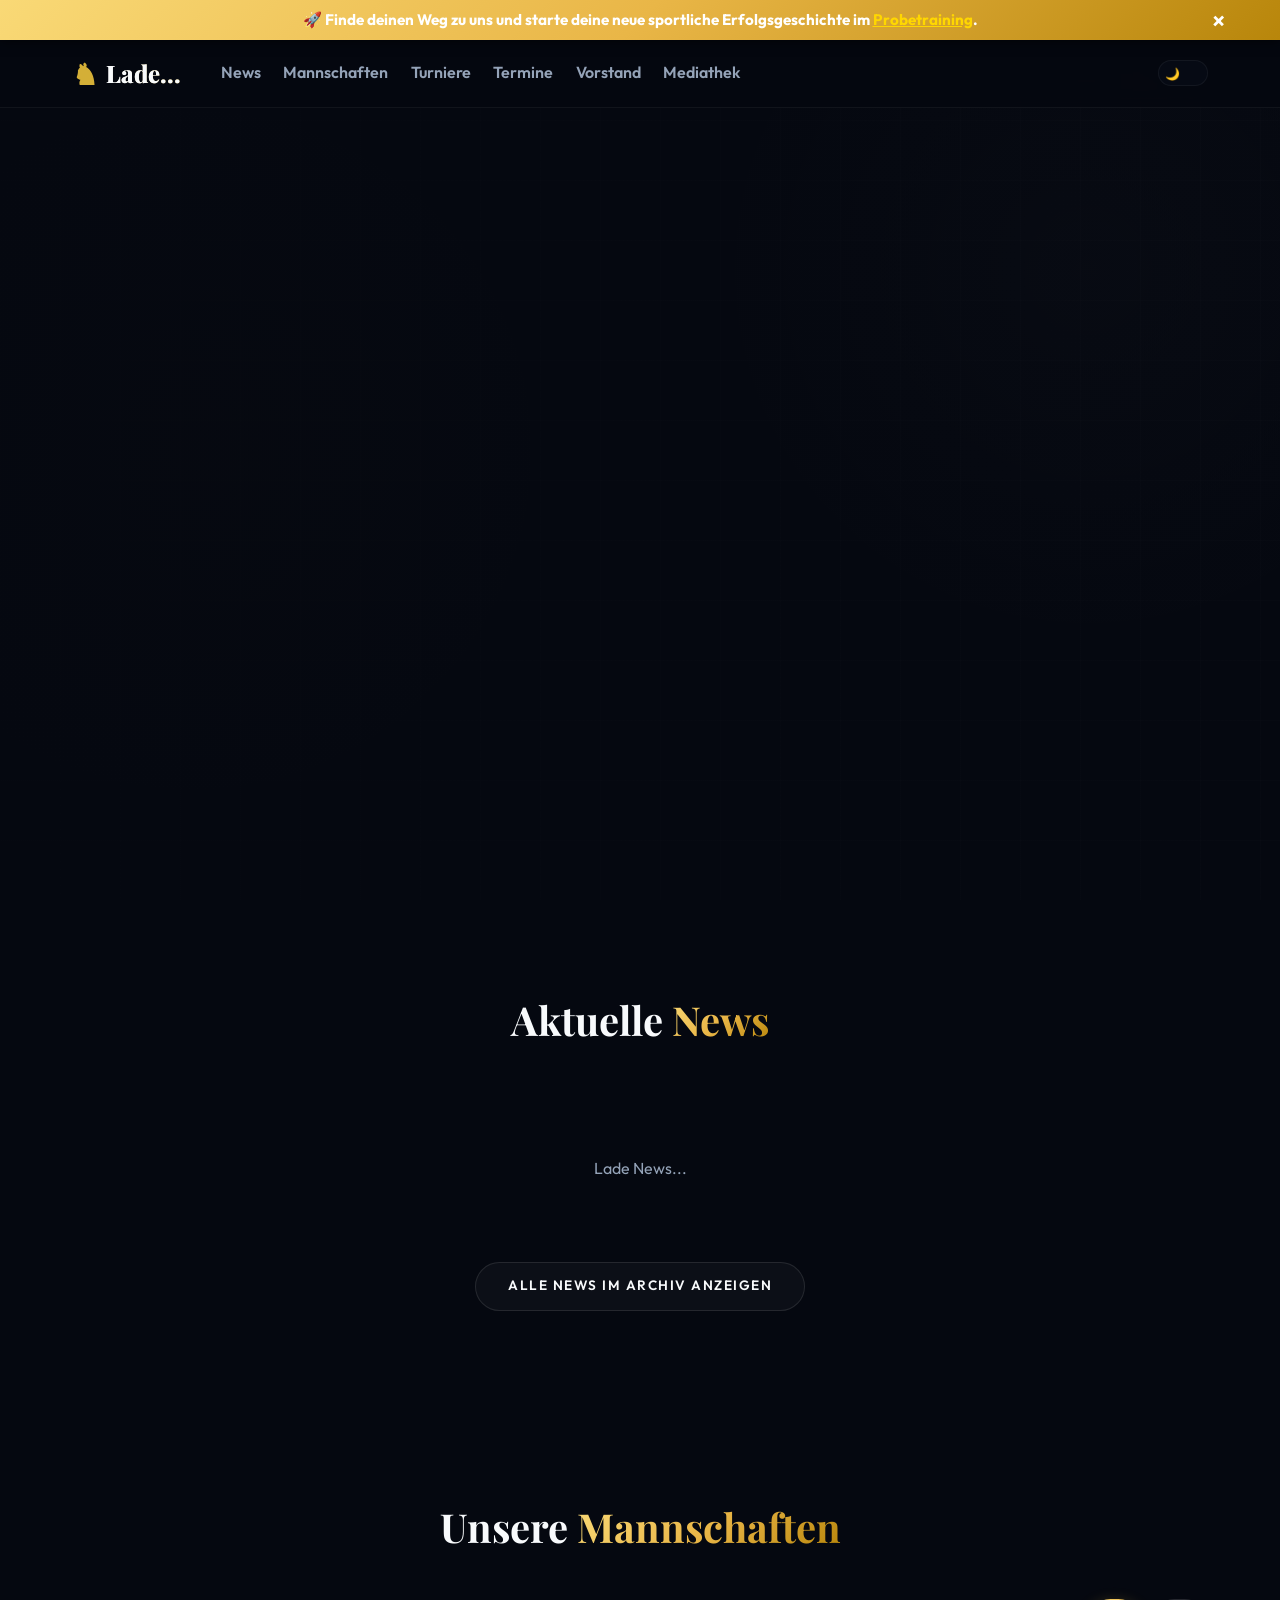
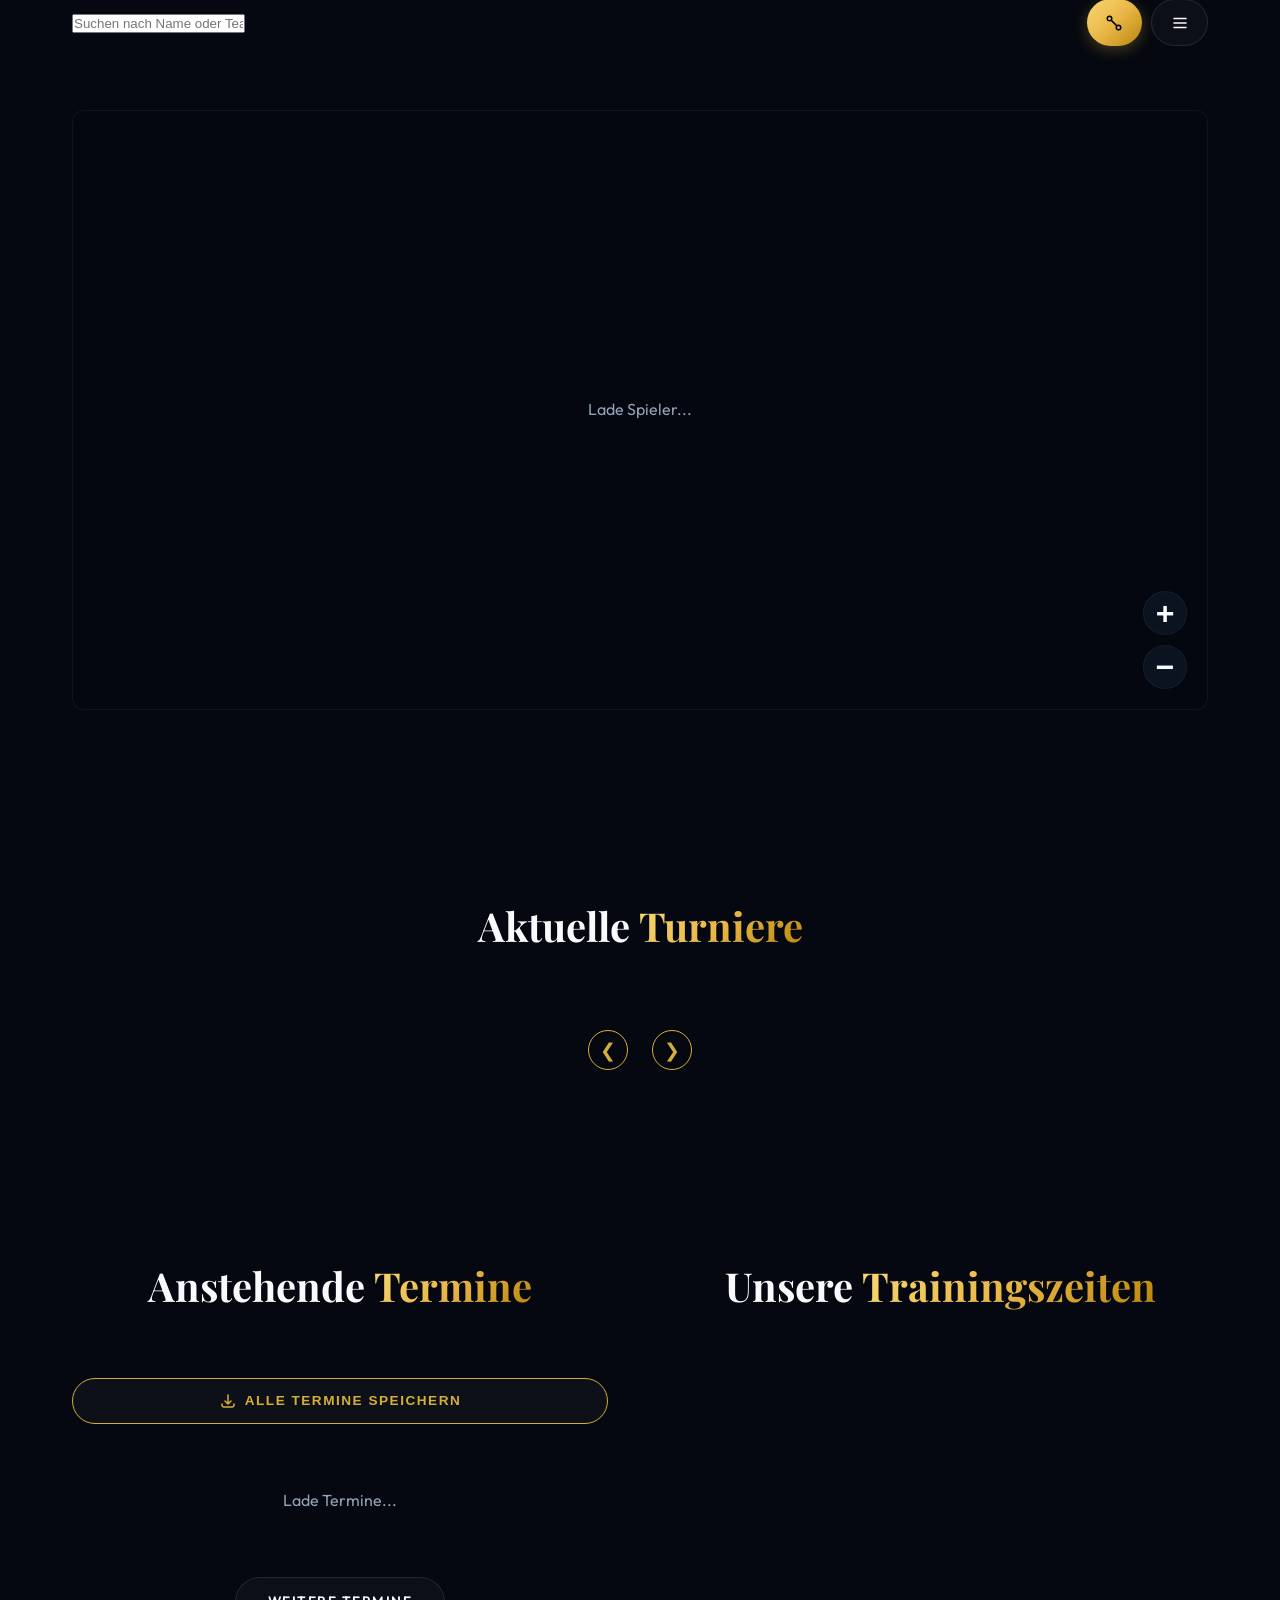
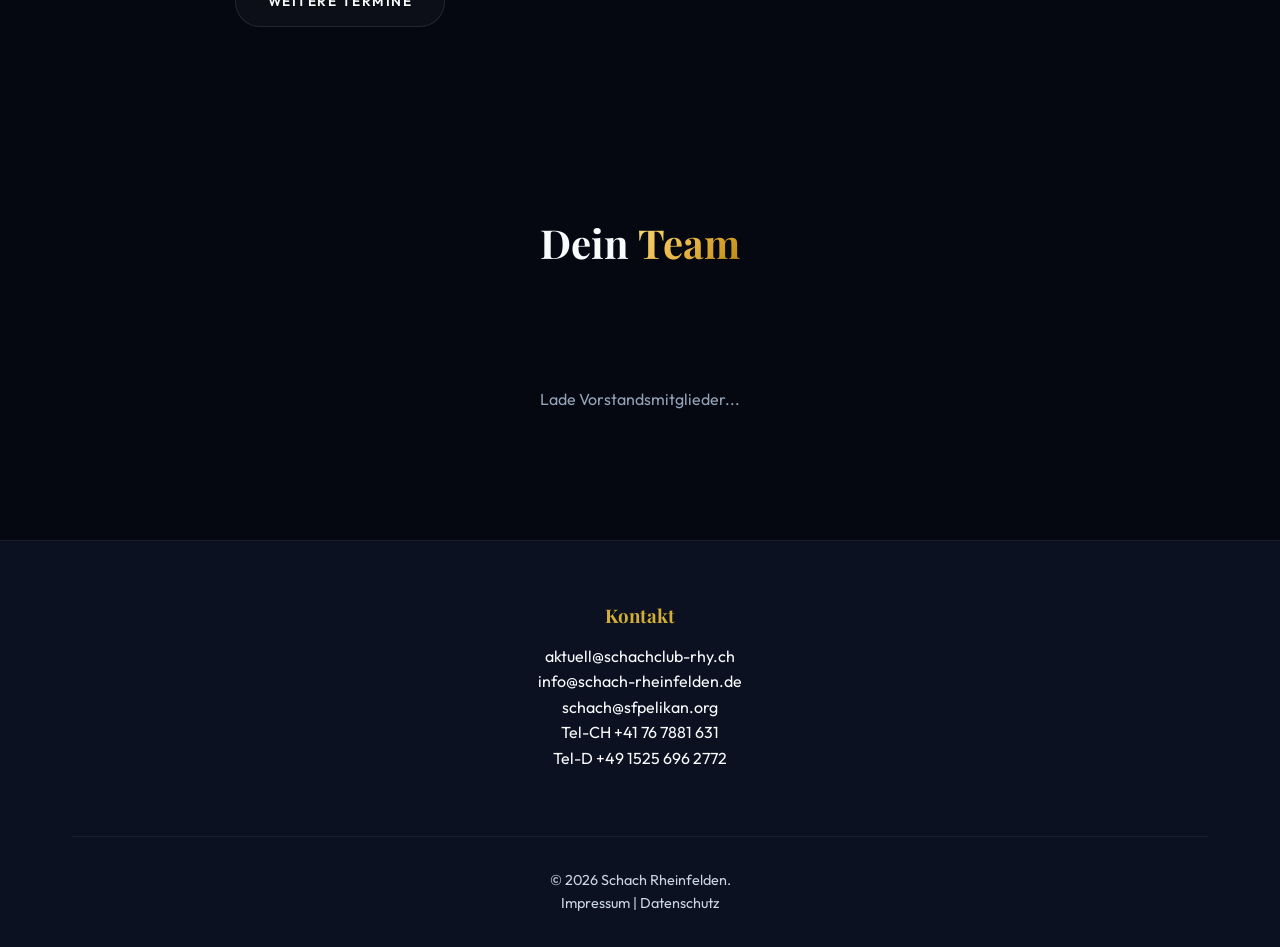
==== index.html @ e4698fff "Add files via upload" ====
<!DOCTYPE html>
<html lang="de">
<head>
    <meta charset="UTF-8">
    <meta name="viewport" content="width=device-width, initial-scale=1.0">

    <!-- === Titel & Suchmaschinen === -->
    <title>Schach-Rheinfelden | Die Schach-Gemeinschaft am Rheinknie (CH & DE)</title>
    <meta name="description" content="Die grenzüberschreitende Schach-Gemeinschaft am Rheinknie: Schachclub Rhy (CH) & Schach-Rheinfelden e.V. (DE). Liga-Sport, Jugendförderung und Turniere." />

    <!-- === Favicon & Icons === -->
    <link rel="icon" type="image/svg+xml" href="assets/favicon.svg">
    <link rel="apple-touch-icon" href="assets/favicon.svg">

    <!-- === Open Graph (Link-Vorschau für WhatsApp, Facebook, iMessage) === -->
    <meta property="og:title" content="Schach-Rheinfelden - Die Schach-Gemeinschaft am Rheinknie" />
    <meta property="og:description" content="Liga-Sport in CH & DE, Jugendförderung und Turniere. Werde Teil unserer binationalen Schach-Community." />
    <meta property="og:type" content="website" />
    <meta property="og:url" content="https://schach-rheinfelden.github.io/" />
    <meta property="og:image" content="assets/Schach-Rheinfelden_Banner.png" />
    <meta property="og:site_name" content="Schach-Rheinfelden" />

    <!-- App Styles -->
    <link rel="stylesheet" href="css/style.css?v=11">
    <!-- Google Fonts -->
    <link rel="preconnect" href="https://fonts.googleapis.com">
    <link rel="preconnect" href="https://fonts.gstatic.com" crossorigin>
    <link href="https://fonts.googleapis.com/css2?family=Outfit:wght@300;400;600;800&family=Playfair+Display:ital,wght@0,400;0,600;0,700;1,400;1,600&display=swap" rel="stylesheet">
</head>
<body>
    <div id="top-banner" class="top-banner"></div>
    <header id="navbar" class="navbar">
        <nav class="container nav-content">
            <a href="index.html" class="brand">
                <span class="logo-icon">♞</span>
                <span id="nav-club-name" class="brand-name">Lade...</span>
            </a>
            <ul class="nav-links" id="nav-links">
                <li><a href="#news">News</a></li>
                <li><a href="#teams">Mannschaften</a></li>
                <li><a href="#tournaments">Turniere</a></li>
                <li><a href="#events">Termine</a></li>
                <li><a href="#members">Vorstand</a></li>
                <li><a href="mediathek.html">Mediathek</a></li>
            </ul>
            <div class="nav-controls">
                <label class="theme-switch" title="Theme wechseln">
                    <input type="checkbox" id="theme-toggle">
                    <span class="slider round"></span>
                </label>
                <div class="hamburger" id="hamburger">
                    <span></span>
                    <span></span>
                    <span></span>
                </div>
            </div>
        </nav>
    </header>

    <main>
        <!-- Dynamic Page Container -->
        <div id="dynamic-page" class="section glass-section" style="display: none; min-height: 100vh; padding-top: 100px;">
            <div class="container" id="dynamic-page-content">
                <div class="loading">Lade Seite...</div>
            </div>
        </div>

        <div id="home-content">
        <!-- Hero Section -->
        <section class="hero" id="home">
            <div class="container" style="display: flex; flex-direction: column; justify-content: center; height: 100%;">
                <div class="hero-content fade-in-up" style="flex: 1; display: flex; flex-direction: column; justify-content: center; z-index: 10;">
                    <h1 id="hero-title">Willkommen</h1>
                    <p class="subtitle" id="hero-slogan">Slogan</p>
                    <div class="hero-actions">
                        <a href="#news" class="btn btn-primary">Aktuelles</a>
                        <a href="#events" class="btn btn-secondary">Termine</a>
                    </div>
                    
                    <!-- Quote Section embedded in Hero -->
                    <div id="quote-container" class="glass-card" style="margin-top: 4rem; padding: 1.5rem; border-left: 4px solid var(--accent-color); border-radius: 0 8px 8px 0; max-width: 600px;">
                        <p id="quote-text" style="font-size: 1.2rem; font-style: italic; margin-bottom: 0.5rem; line-height: 1.4; color: var(--text-primary);">Lade inspirierendes Zitat...</p>
                        <p id="quote-author" style="color: var(--accent-color); font-weight: 600; text-transform: uppercase; font-size: 0.85rem; letter-spacing: 1px;"></p>
                    </div>
                </div>
            </div>
        </section>

        <!-- News Section -->
        <section id="news" class="section glass-section">
            <div class="container">
                <h2 class="section-title">Aktuelle <span class="accent">News</span></h2>
                <div id="news-filter" class="filter-bar"></div>
                <div id="news-container" class="grid-container">
                    <!-- News will be injected here via JS -->
                    <div class="loading">Lade News...</div>
                </div>
                <div style="text-align: center; margin-top: 3rem;">
                    <a href="news-archive.html" class="btn btn-secondary">Alle News im Archiv anzeigen</a>
                </div>
            </div>
        </section>

        <!-- Teams Section (Floating Field) -->
        <section id="teams" class="section glass-section">
            <div class="container">
                <h2 class="section-title">Unsere <span class="accent">Mannschaften</span></h2>
                <div class="teams-toolbar" style="display: flex; flex-wrap: wrap; justify-content: space-between; align-items: center; gap: 1rem; margin-bottom: 2rem;">
                    <div style="flex: 1; min-width: 280px;">
                        <input type="text" id="teams-search-input" class="search-bar" placeholder="Suchen nach Name oder Team..." style="margin-bottom: 0;">
                    </div>
                    <div class="teams-view-toggle" style="display: flex; gap: 0.6rem;">
                        <button id="view-floating-btn" class="btn btn-primary" title="Schwebende Ansicht" style="padding: 0.85rem 1.15rem; display: flex; align-items: center; justify-content: center;">
                            <svg width="18" height="18" fill="none" stroke="currentColor" stroke-width="2" viewBox="0 0 24 24"><circle cx="6" cy="6" r="3"/><circle cx="18" cy="18" r="3"/><path d="M8.5 8.5l7 7"/></svg>
                        </button>
                        <button id="view-list-btn" class="btn btn-secondary" title="Listenansicht" style="padding: 0.85rem 1.15rem; display: flex; align-items: center; justify-content: center;">
                            <svg width="18" height="18" fill="none" stroke="currentColor" stroke-width="2" viewBox="0 0 24 24"><path stroke-linecap="round" stroke-linejoin="round" d="M4 6h16M4 12h16M4 18h16"/></svg>
                        </button>
                    </div>
                </div>
                <div id="teams-legend" style="display: flex; justify-content: center; gap: 1rem; flex-wrap: wrap; margin-bottom: 2rem;">
                    <!-- Legend toggles injected via JS -->
                </div>
                <div id="floating-field" style="position: relative; width: 100%; height: 600px; overflow: hidden; border-radius: 12px; background: rgba(0,0,0,0.05); border: 1px solid var(--glass-border); touch-action: none; user-select: none;">
                    <canvas id="tether-canvas" style="position: absolute; top: 0; left: 0; width: 100%; height: 100%; pointer-events: none; z-index: 1;"></canvas>
                    <div id="physics-world" style="position: absolute; top: 0; left: 0; width: 100%; height: 100%; transform-origin: top left; z-index: 2;">
                        <!-- Players injected here -->
                    </div>
                    <div class="loading" style="position: absolute; top: 50%; left: 50%; transform: translate(-50%, -50%); z-index: 2;">Lade Spieler...</div>
                    <div id="zoom-controls" class="zoom-controls">
                        <button id="zoom-in-btn" class="zoom-btn" title="Hineinzoomen">+</button>
                        <button id="zoom-out-btn" class="zoom-btn" title="Herauszoomen">−</button>
                    </div>
                </div>
                <div id="teams-list-view" style="display: none;"></div>
            </div>
        </section>

        <!-- Tournaments Section -->
        <section id="tournaments" class="section glass-section">
            <div class="container">
                <h2 class="section-title">Aktuelle <span class="accent">Turniere</span></h2>
                <div class="carousel-wrapper">
                    <div id="tournaments-container" class="horizontal-scroll-container">
                        <!-- Tournaments will be injected here -->
                    </div>
                    <div class="carousel-controls">
                        <button class="carousel-btn prev-btn" aria-label="Zurück">&#10094;</button>
                        <button class="carousel-btn next-btn" aria-label="Vor">&#10095;</button>
                    </div>
                </div>
            </div>
        </section>

        <!-- Events & Training Split Section -->
        <section class="section glass-section">
            <div class="container split-container">
                <!-- Termine -->
                <div class="split-col" id="events">
                    <h2 class="section-title">Anstehende <span class="accent">Termine</span></h2>
                    <div id="events-filter" class="filter-bar" style="justify-content: flex-start; gap: 0.5rem; margin-bottom: 1.25rem;"></div>
                    <button id="download-all-events-btn" class="btn btn-secondary" style="margin-bottom: 2rem; width: 100%; display: flex; justify-content: center; align-items: center; gap: 0.5rem; border-color: var(--accent-color); color: var(--accent-color);" onclick="downloadAllEvents()">
                        <svg width="18" height="18" fill="none" stroke="currentColor" stroke-width="2" viewBox="0 0 24 24"><path stroke-linecap="round" stroke-linejoin="round" d="M4 16v1a3 3 0 003 3h10a3 3 0 003-3v-1m-4-4l-4 4m0 0l-4-4m4 4V4"></path></svg>
                        <span>Alle Termine speichern</span>
                    </button>
                    <ul id="events-container" class="event-list">
                        <!-- Events injected here -->
                        <div class="loading">Lade Termine...</div>
                    </ul>
                    
                    <div style="margin-top: 2rem; text-align: center;">
                        <a href="events-archive.html" class="btn btn-secondary">Weitere Termine</a>
                    </div>
                </div>

                <!-- Training & Info -->
                <div class="split-col" id="training">
                    <h2 class="section-title">Unsere <span class="accent">Trainingszeiten</span></h2>
                    <div class="glass-card fade-in-up" style="padding: 2rem; text-align: center;">
                        <div id="training-container">
                            <!-- Training info injected here -->
                            <div class="loading">Lade Trainingszeiten...</div>
                        </div>
                        <div id="location-container" class="location-info" style="margin-top: 2rem; font-size: 1.1rem; color: var(--text-primary);">
                            <!-- Location injected here -->
                        </div>
                        <div id="social-links-container" class="social-links" style="margin-top: 2rem; display: flex; gap: 1rem; justify-content: center; flex-wrap: wrap;">
                            <!-- Links injected here -->
                        </div>
                    </div>
                </div>
            </div>
        </section>

        <!-- Members Section -->
        <section id="members" class="section glass-section">
            <div class="container">
                <h2 class="section-title">Dein <span class="accent">Team</span></h2>
                <div id="members-filter" class="filter-container" style="display: flex; justify-content: center; gap: 0.75rem; margin-bottom: 2.5rem; flex-wrap: wrap;"></div>
                <div id="members-container" class="grid-container members-grid">
                    <!-- Members will be injected here via JS -->
                    <div class="loading">Lade Vorstandsmitglieder...</div>
                </div>
            </div>
        </section>
        </div>
    </main>

    <!-- Team Roster Modal -->
    <div id="team-modal" class="modal" style="display: none;">
        <div class="modal-content glass-card" style="max-width: 800px; width: 90%; text-align: center; background: rgba(11, 18, 32, 0.95); border: 2px solid var(--accent-color); box-shadow: 0 0 50px rgba(212, 175, 55, 0.3);">
            <span class="close-modal">&times;</span>
            <h2 id="modal-team-name" style="font-size: 3rem; color: var(--accent-color); margin-bottom: 0.5rem; text-shadow: 0 0 20px rgba(212, 175, 55, 0.5);">Rhy 1</h2>
            <p id="modal-team-league" style="color: #f8fafc; font-size: 1.2rem; margin-bottom: 2rem; letter-spacing: 2px; text-transform: uppercase;"></p>
            
            <div id="roster-container" style="display: flex; flex-direction: column; gap: 1rem; perspective: 1000px;">
                <!-- Roster items will be injected here -->
            </div>
        </div>
    </div>

    <!-- Modals -->
    <footer id="contact" class="footer">
        <div class="container footer-content">
            <div class="footer-info">
                <h3>Kontakt</h3>
                <div id="footer-contact-container">
                    <!-- Contact info injected here -->
                </div>
            </div>
            <div class="footer-legal">
                <p id="footer-copyright-line">&copy; <span id="current-year"></span> <span id="footer-club-name">Verein</span>.</p>
                <p><a href="#" onclick="openLegalModal('impressum'); return false;">Impressum</a> | <a href="#" onclick="openLegalModal('datenschutz'); return false;">Datenschutz</a></p>
            </div>
        </div>
    </footer>

    <!-- News Modal -->
    <div id="news-modal" class="modal hidden">
        <div class="modal-overlay" onclick="closeNewsModal()"></div>
        <div class="modal-content glass-card">
            <button class="close-btn" onclick="closeNewsModal()">&times;</button>
            <div id="modal-body"></div>
        </div>
    </div>

    <!-- Event Modal -->
    <div id="event-modal" class="modal hidden">
        <div class="modal-overlay" onclick="closeEventModal()"></div>
        <div class="modal-content glass-card">
            <button class="close-btn" onclick="closeEventModal()">&times;</button>
            <div id="event-modal-body"></div>
        </div>
    </div>

    <!-- Tournament Modal -->
    <div id="tournament-modal" class="modal hidden">
        <div class="modal-overlay" onclick="closeTournamentModal()"></div>
        <div class="modal-content glass-card">
            <button class="close-btn" onclick="closeTournamentModal()">&times;</button>
            <div id="tournament-modal-body"></div>
        </div>
    </div>

    <!-- Player Modal -->
    <div id="player-modal" class="modal hidden">
        <div class="modal-overlay" onclick="closePlayerModal()"></div>
        <div class="modal-content glass-card" style="text-align: center; max-width: 500px;">
            <button class="close-btn" onclick="closePlayerModal()">&times;</button>
            <div id="player-modal-body"></div>
        </div>
    </div>

    <!-- Legal Modal (Impressum / Datenschutz) -->
    <div id="legal-modal" class="modal hidden">
        <div class="modal-overlay" onclick="closeLegalModal()"></div>
        <div class="modal-content glass-card" style="max-width: 600px;">
            <button class="close-btn" onclick="closeLegalModal()">&times;</button>
            <h2 id="legal-modal-title" style="margin-bottom: 1.5rem; color: var(--accent-color);"></h2>
            <div id="legal-modal-body" style="font-size: 1.1rem; line-height: 1.6; color: var(--text-primary);"></div>
        </div>
    </div>

    <!-- App Logic -->
    <script src="js/shared.js?v=18"></script>
    <script src="js/app.js?v=35"></script>
</body>
</html>
---- css/style.css ----
/* CSS Variablen & Design System */
:root {
    --bg-color: #050810;        /* Extrem tiefes Blau/Schwarz */
    --surface-color: #0b1220;   /* Minimal heller für Cards */
    --accent-color: #d4af37;    /* Edles Gold */
    --accent-hover: #f3e5ab;
    --text-primary: #f8fafc;
    --text-secondary: #94a3b8;
    
    --gold-gradient: linear-gradient(135deg, #f9d976 0%, #e9b647 50%, #b8860b 100%);
    --gold-glow: rgba(212, 175, 55, 0.3);
    
    --glass-bg: rgba(11, 18, 32, 0.4);
    --glass-border: rgba(255, 255, 255, 0.05);
    --glass-highlight: inset 0 1px 0 rgba(255, 255, 255, 0.1);
    
    --nav-bg: rgba(5, 8, 16, 0.85);
    --hero-overlay-1: rgba(5, 8, 16, 0.95);
    --hero-overlay-2: rgba(5, 8, 16, 0.6);
    
    --table-bg: rgba(0, 0, 0, 0.2);
    --table-th-bg: rgba(212, 175, 55, 0.15);
    --table-th-color: var(--accent-color);
    
    --font-main: 'Outfit', sans-serif;
    --font-heading: 'Playfair Display', serif;
    --transition: all 0.4s cubic-bezier(0.25, 1, 0.5, 1);
    --border-radius: 16px;
}

/* Light Theme Overrides */
body.light-theme {
    --bg-color: #fdfbf7;        /* Warmes Creme-Weiß */
    --surface-color: #ffffff;   /* Reines Weiß für Cards */
    --text-primary: #0f172a;    /* Tiefes Anthrazit */
    --text-secondary: #475569;  /* Mittleres Grau */
    
    /* Das Gold bleibt erhalten, aber der Glow wird subtiler */
    --gold-glow: rgba(212, 175, 55, 0.15);
    
    --glass-bg: rgba(255, 255, 255, 0.7);
    --glass-border: rgba(0, 0, 0, 0.05);
    --glass-highlight: inset 0 1px 0 rgba(255, 255, 255, 0.8);
    
    --nav-bg: rgba(253, 251, 247, 0.85);
    --hero-overlay-1: rgba(253, 251, 247, 0.95);
    --hero-overlay-2: rgba(253, 251, 247, 0.6);
    
    --table-bg: rgba(0, 0, 0, 0.02);
    --table-th-bg: rgba(0, 0, 0, 0.05);
    --table-th-color: var(--text-primary);
}

body.light-theme {
    background-image: 
        radial-gradient(circle at 15% 50%, rgba(212, 175, 55, 0.08), transparent 30%),
        radial-gradient(circle at 85% 30%, rgba(0, 0, 0, 0.03), transparent 30%),
        linear-gradient(rgba(0,0,0,0.03) 1px, transparent 1px),
        linear-gradient(90deg, rgba(0,0,0,0.03) 1px, transparent 1px);
}

body.light-theme .btn-secondary {
    background: rgba(0, 0, 0, 0.05);
    border: 1px solid rgba(0, 0, 0, 0.15);
}

body.light-theme .btn-secondary:hover {
    background: rgba(0, 0, 0, 0.1);
    border-color: rgba(0, 0, 0, 0.3);
}

/* Theme Toggle Switch */
.theme-switch {
    position: relative;
    display: inline-block;
    width: 50px;
    height: 26px;
    margin-left: 1rem;
}
.theme-switch input {
    opacity: 0; width: 0; height: 0;
}
.slider {
    position: absolute; cursor: pointer;
    top: 0; left: 0; right: 0; bottom: 0;
    background-color: var(--glass-bg);
    border: 1px solid var(--glass-border);
    transition: .4s;
}
.slider:before {
    position: absolute; content: "🌙";
    height: 20px; width: 20px; left: 3px; bottom: 2px;
    display: flex; align-items: center; justify-content: center; font-size: 12px;
    background-color: transparent;
    transition: .4s;
}
input:checked + .slider {
    background-color: rgba(0,0,0,0.05);
}
input:checked + .slider:before {
    transform: translateX(22px);
    content: "☀️";
    background-color: transparent;
}
.slider.round { border-radius: 34px; }
.slider.round:before { border-radius: 50%; }

/* Reset & Basics */
* {
    margin: 0;
    padding: 0;
    box-sizing: border-box;
}

html {
    scroll-behavior: smooth;
}

/* Custom Scrollbars */
::-webkit-scrollbar {
    width: 10px;
    height: 10px;
}

::-webkit-scrollbar-track {
    background: var(--bg-color);
}

::-webkit-scrollbar-thumb {
    background: var(--surface-color);
    border-radius: 5px;
    border: 1px solid var(--glass-border);
}

::-webkit-scrollbar-thumb:hover {
    background: var(--accent-color);
}

body {
    font-family: var(--font-main);
    background-color: var(--bg-color);
    color: var(--text-primary);
    line-height: 1.6;
    background-image: 
        radial-gradient(circle at 15% 50%, rgba(212, 175, 55, 0.05), transparent 30%),
        radial-gradient(circle at 85% 30%, rgba(255, 255, 255, 0.03), transparent 30%),
        linear-gradient(rgba(255,255,255,0.02) 1px, transparent 1px),
        linear-gradient(90deg, rgba(255,255,255,0.02) 1px, transparent 1px);
    background-size: 100% 100%, 100% 100%, 60px 60px, 60px 60px;
    background-attachment: fixed;
}

a {
    text-decoration: none;
    color: inherit;
    transition: var(--transition);
}

.container {
    max-width: 1200px;
    margin: 0 auto;
    padding: 0 2rem;
}

h1, h2, h3, h4, .brand, .section-title {
    font-family: var(--font-heading);
    font-weight: 700;
    line-height: 1.2;
}

.accent {
    background: var(--gold-gradient);
    -webkit-background-clip: text;
    -webkit-text-fill-color: transparent;
    display: inline-block;
}

/* Navbar */
.navbar {
    position: fixed;
    top: 0;
    width: 100%;
    background: var(--nav-bg);
    backdrop-filter: blur(10px);
    -webkit-backdrop-filter: blur(10px);
    border-bottom: 1px solid var(--glass-border);
    z-index: 1000;
    padding: 1rem 0;
}

.nav-content {
    display: flex;
    justify-content: space-between;
    align-items: center;
}

.brand {
    font-size: 1.5rem;
    font-weight: 800;
    display: flex;
    align-items: center;
    gap: 0.5rem;
    flex-shrink: 0;
    white-space: nowrap;
    margin-right: 1.5rem;
    text-decoration: none;
    transition: all 0.4s cubic-bezier(0.34, 1.56, 0.64, 1);
    cursor: pointer;
}

.brand:hover {
    transform: scale(1.06) translateY(-2px);
}

.logo-icon {
    color: var(--accent-color);
    font-size: 1.8rem;
    display: inline-block;
    transition: transform 0.6s cubic-bezier(0.34, 1.56, 0.64, 1), filter 0.4s ease;
}

.brand:hover .logo-icon {
    transform: rotate(-15deg) scale(1.25);
    filter: drop-shadow(0 0 10px var(--accent-color));
}

.brand-name {
    display: inline-block;
    transition: all 0.4s ease;
    background: linear-gradient(90deg, var(--text-primary) 0%, var(--accent-color) 50%, var(--text-primary) 100%);
    background-size: 200% auto;
    color: var(--text-primary);
    -webkit-background-clip: text;
    -webkit-text-fill-color: var(--text-primary);
}

.brand:hover .brand-name {
    background-position: right center;
    -webkit-text-fill-color: transparent;
    filter: drop-shadow(0 0 8px rgba(212, 175, 55, 0.6));
}

.nav-links {
    display: flex;
    list-style: none;
    gap: 0.8rem 1.4rem;
    flex-wrap: wrap;
    justify-content: flex-start;
    margin: 0 auto 0 1rem;
    flex-grow: 1;
}

.nav-links a {
    font-weight: 600;
    font-size: 1rem;
    color: var(--text-secondary);
    white-space: nowrap;
}

.nav-links a:hover {
    color: var(--accent-color);
}

.nav-controls {
    display: flex;
    align-items: center;
}

.hamburger {
    display: none;
    flex-direction: column;
    justify-content: space-around;
    width: 28px;
    height: 22px;
    cursor: pointer;
    z-index: 1002;
    margin-left: 1.5rem;
}

.hamburger span {
    width: 100%;
    height: 2px;
    background: var(--text-primary);
    border-radius: 2px;
    transition: all 0.3s cubic-bezier(0.25, 1, 0.5, 1);
    transform-origin: 1px;
}

/* Buttons */
.btn {
    display: inline-block;
    padding: 0.8rem 2rem;
    border-radius: 30px;
    font-weight: 600;
    cursor: pointer;
    text-transform: uppercase;
    letter-spacing: 1.5px;
    font-size: 0.85rem;
    border: none;
    transition: var(--transition);
}

.btn-primary {
    background: var(--gold-gradient);
    color: #000;
    box-shadow: 0 4px 15px var(--gold-glow);
    position: relative;
    overflow: hidden;
}

.btn-primary::after {
    content: '';
    position: absolute;
    top: 0; left: -100%; width: 50%; height: 100%;
    background: linear-gradient(90deg, transparent, rgba(255,255,255,0.5), transparent);
    transform: skewX(-20deg);
    transition: 0.5s;
}

.btn-primary:hover::after {
    left: 150%;
}

.btn-primary:hover {
    transform: translateY(-3px);
    box-shadow: 0 8px 25px rgba(212, 175, 55, 0.5);
}

.btn-secondary {
    background: rgba(255, 255, 255, 0.03);
    border: 1px solid rgba(255, 255, 255, 0.1);
    color: var(--text-primary);
}

.btn-secondary:hover {
    background: rgba(255, 255, 255, 0.08);
    border-color: rgba(255, 255, 255, 0.3);
    transform: translateY(-2px);
}

/* Hero Section */
.hero {
    height: 100vh;
    display: flex;
    align-items: center;
    position: relative;
    background: linear-gradient(to right, var(--hero-overlay-1), var(--hero-overlay-2));
    overflow: hidden;
}

.hero-bg-video {
    position: absolute;
    top: 0;
    left: 0;
    width: 100%;
    height: 100%;
    object-fit: cover;
    z-index: 0;
}

.hero-bg-iframe {
    position: absolute;
    top: 50%;
    left: 50%;
    width: 100vw;
    height: 56.25vw; /* 16:9 aspect ratio */
    min-height: 100vh;
    transform: translate(-50%, -50%) scale(1.6);
    z-index: 0;
    pointer-events: none;
}

.hero-slideshow {
    position: absolute;
    top: 0;
    left: 0;
    width: 100%;
    height: 100%;
    z-index: 0;
    overflow: hidden;
}

.hero-slide {
    position: absolute;
    top: 0;
    left: 0;
    width: 100%;
    height: 100%;
    background-size: cover;
    background-position: center;
    opacity: 0;
    transition: opacity 1.8s ease-in-out;
}

.hero-slide.active {
    opacity: 1;
}

.hero-content {
    position: relative;
    z-index: 2;
    max-width: 800px;
}

.hero h1 {
    font-size: clamp(3rem, 6vw, 5rem);
    margin-bottom: 1rem;
}

.hero h1 .highlight {
    display: inline-block;
    color: var(--accent-color);
    position: relative;
    cursor: pointer;
    transition: all 0.5s cubic-bezier(0.34, 1.56, 0.64, 1);
    background: linear-gradient(120deg, var(--accent-color) 0%, #fff 50%, var(--accent-color) 100%);
    background-size: 200% auto;
    -webkit-background-clip: text;
    -webkit-text-fill-color: var(--accent-color);
}

.hero h1 .highlight:hover {
    transform: scale(1.08) rotate(-1deg);
    background-position: right center;
    -webkit-text-fill-color: transparent;
    filter: drop-shadow(0 0 20px rgba(212, 175, 55, 0.8)) drop-shadow(0 0 40px rgba(212, 175, 55, 0.4));
}

.hero h1 .highlight::after {
    content: " ♔";
    display: inline-block;
    font-size: 0.8em;
    opacity: 0;
    transform: scale(0) rotate(-30deg) translateY(10px);
    transition: all 0.4s cubic-bezier(0.34, 1.56, 0.64, 1);
    color: var(--accent-color);
    filter: drop-shadow(0 0 10px var(--accent-color));
}

.hero h1 .highlight:hover::after {
    opacity: 1;
    transform: scale(1.2) rotate(10deg) translateY(-5px);
}

.hero .subtitle {
    font-size: clamp(1.2rem, 2vw, 1.5rem);
    color: var(--text-secondary);
    margin-bottom: 2.5rem;
}

.hero-actions {
    display: flex;
    gap: 1rem;
    flex-wrap: wrap;
}

/* Sections */
.section {
    padding: 6rem 0;
}

.section-title {
    font-size: 2.5rem;
    margin-bottom: 3rem;
    text-align: center;
}

/* Glassmorphism Cards */
.glass-card {
    background: var(--glass-bg);
    backdrop-filter: blur(24px);
    -webkit-backdrop-filter: blur(24px);
    border: 1px solid var(--glass-border);
    box-shadow: var(--glass-highlight), 0 10px 30px rgba(0,0,0,0.3);
    border-radius: var(--border-radius);
    padding: 2.5rem;
    transition: var(--transition);
}

.glass-card:hover {
    transform: translateY(-5px);
    box-shadow: var(--glass-highlight), 0 15px 40px rgba(0, 0, 0, 0.5), 0 0 25px var(--gold-glow);
    border-color: rgba(212, 175, 55, 0.3);
}

/* Grid Layouts */
.grid-container {
    display: grid;
    grid-template-columns: repeat(auto-fit, minmax(300px, 1fr));
    gap: 2rem;
}

/* News Cards */
.news-card {
    display: flex;
    flex-direction: column;
    overflow: hidden;
    padding: 0;
    transition: var(--transition);
    background: var(--glass-bg);
    backdrop-filter: blur(24px);
    border: 1px solid var(--glass-border);
    box-shadow: var(--glass-highlight), 0 10px 30px rgba(0,0,0,0.3);
    border-radius: var(--border-radius);
}

.news-card:hover {
    transform: translateY(-5px);
    box-shadow: var(--glass-highlight), 0 15px 40px rgba(0,0,0,0.5), 0 0 25px var(--gold-glow);
    border-color: rgba(212, 175, 55, 0.4);
}

.news-img {
    height: 200px;
    background: #334155;
    background-size: cover;
    background-position: center;
}

.news-content {
    padding: 1.5rem;
}

.news-date {
    font-size: 0.85rem;
    color: var(--accent-color);
    margin-bottom: 0.5rem;
    display: block;
    font-weight: 600;
}

/* Mediathek Cards (edge-to-edge thumbnail matching news-card) */
.media-card {
    display: flex;
    flex-direction: column;
    overflow: hidden !important;
    padding: 0 !important;
    transition: var(--transition);
    background: var(--glass-bg);
    backdrop-filter: blur(24px);
    border: 1px solid var(--glass-border);
    box-shadow: var(--glass-highlight), 0 10px 30px rgba(0,0,0,0.3);
    border-radius: var(--border-radius);
    cursor: pointer;
}

.media-card:hover {
    transform: translateY(-5px);
    box-shadow: var(--glass-highlight), 0 15px 40px rgba(0,0,0,0.5), 0 0 25px var(--gold-glow);
    border-color: rgba(212, 175, 55, 0.4);
}

.media-thumbnail {
    width: 100%;
    height: 200px;
    object-fit: cover;
    border-radius: 0 !important;
    margin-bottom: 0 !important;
    background: rgba(0,0,0,0.2);
    display: flex;
    align-items: center;
    justify-content: center;
    font-size: 3.5rem;
    color: var(--accent-color);
}

.media-content {
    padding: 1.5rem !important;
    flex-grow: 1;
    display: flex;
    flex-direction: column;
}

.news-title {
    font-size: 1.25rem;
    margin-bottom: 1rem;
}

.news-text {
    color: var(--text-secondary);
    font-size: 0.95rem;
    line-height: 1.7;
}

.news-text p {
    margin-bottom: 1rem;
}

.news-text img {
    max-width: 100%;
    border-radius: 8px;
    margin: 1rem 0;
    box-shadow: 0 4px 12px rgba(0,0,0,0.3);
}

.news-text table {
    width: 100%;
    border-collapse: collapse;
    margin: 1.5rem 0;
    background: var(--table-bg);
    border-radius: 8px;
    overflow: hidden;
}

.news-text th, .news-text td {
    padding: 0.75rem;
    border: 1px solid var(--glass-border);
    text-align: left;
}

.news-text th {
    background: var(--table-th-bg);
    color: var(--table-th-color);
}

/* Split Layout (Events & Training) */
.split-container {
    display: grid;
    grid-template-columns: 1fr 1fr;
    gap: 4rem;
}

/* Events List */
.event-list {
    list-style: none;
    display: flex;
    flex-direction: column;
    gap: 1rem;
}

.event-item {
    background: rgba(255, 255, 255, 0.03);
    border: 1px solid var(--glass-border);
    border-radius: var(--border-radius);
    padding: 1.5rem;
    display: flex;
    justify-content: space-between;
    align-items: center;
    transition: var(--transition);
}

.event-item:hover {
    background: rgba(255, 255, 255, 0.08);
    border-color: var(--accent-color);
}

.event-date-box {
    text-align: center;
    background: rgba(15, 23, 42, 0.8);
    padding: 0.5rem 1rem;
    border-radius: 8px;
    min-width: 80px;
    border: 1px solid var(--glass-border);
}

.event-weekday {
    font-size: 0.85rem;
    opacity: 0.8;
    font-weight: 500;
    text-transform: uppercase;
    margin-bottom: -5px;
    color: #f8fafc;
    display: block;
}

.event-day {
    font-size: 1.5rem;
    font-weight: 800;
    color: var(--accent-color);
    display: block;
    line-height: 1;
}

.event-month {
    font-size: 0.8rem;
    text-transform: uppercase;
    color: #f8fafc;
}

.event-info {
    flex: 1;
    margin-left: 1.5rem;
}

.event-title {
    font-size: 1.1rem;
    margin-bottom: 0.25rem;
}

.event-details {
    color: var(--text-secondary);
    font-size: 0.9rem;
    display: flex;
    gap: 1rem;
}

/* Training & Info */
.training-item {
    margin-bottom: 1.5rem;
    border-bottom: 1px solid var(--glass-border);
    padding-bottom: 1rem;
}

.training-item:last-child {
    border-bottom: none;
    margin-bottom: 0;
}

.training-group {
    font-weight: 600;
    color: var(--text-primary);
    margin-bottom: 0.25rem;
}

.training-time {
    color: var(--text-secondary);
    font-size: 0.95rem;
}

.location-info {
    margin-top: 2rem;
    padding-top: 2rem;
    border-top: 1px dashed var(--glass-border);
}

.location-info strong {
    color: var(--accent-color);
}

.social-links {
    margin-top: 1.5rem;
    display: flex;
    gap: 1rem;
}

.social-btn {
    padding: 0.5rem 1rem;
    background: rgba(255, 255, 255, 0.05);
    border-radius: 6px;
    font-size: 0.9rem;
    border: 1px solid var(--glass-border);
}

.social-btn:hover {
    background: var(--accent-color);
    color: #000;
}

/* Members Grid */
.member-card {
    text-align: center;
    padding: 2.5rem 1.5rem;
}

.member-avatar {
    width: 120px;
    height: 120px;
    border-radius: 50%;
    margin: 0 auto 1.5rem auto;
    background: #334155;
    background-size: cover;
    background-position: center;
    border: 3px solid var(--accent-color);
}

.member-name {
    font-size: 1.25rem;
    margin-bottom: 0.25rem;
}

.member-role {
    color: var(--accent-color);
    font-size: 0.9rem;
    font-weight: 600;
    margin-bottom: 1rem;
    text-transform: uppercase;
    letter-spacing: 0.5px;
}

.member-email {
    color: var(--text-secondary);
    font-size: 0.9rem;
}

/* Footer */
.footer {
    background: #0b1120;
    padding: 4rem 0 2rem 0;
    border-top: 1px solid var(--glass-border);
    color: #f8fafc;
}

.footer-content {
    display: flex;
    flex-direction: column;
    align-items: center;
    text-align: center;
    gap: 2rem;
}

.footer-info h3 {
    margin-bottom: 1rem;
    color: var(--accent-color);
}

.footer-legal {
    margin-top: 2rem;
    padding-top: 2rem;
    border-top: 1px solid rgba(255, 255, 255, 0.05);
    width: 100%;
    color: #cbd5e1;
    font-size: 0.9rem;
}

.footer-legal a {
    color: #cbd5e1;
}

.footer-legal a:hover {
    color: var(--accent-color);
}

/* Loading State */
.loading {
    text-align: center;
    color: var(--text-secondary);
    padding: 2rem;
    grid-column: 1 / -1;
}

/* Responsive */
@media (max-width: 900px) {
    .split-container {
        grid-template-columns: 1fr;
    }
}

@media (max-width: 1150px) {
    .hamburger {
        display: flex;
    }
    
    .nav-links {
        position: fixed;
        right: -100%;
        top: 0;
        height: 100vh;
        width: 280px;
        background: var(--surface-color);
        flex-direction: column !important;
        flex-wrap: nowrap !important;
        justify-content: flex-start;
        align-items: center;
        padding: 5.5rem 1.5rem 3rem 1.5rem;
        overflow-y: auto;
        overflow-x: hidden;
        transition: right 0.4s cubic-bezier(0.25, 1, 0.5, 1);
        box-shadow: -5px 0 30px rgba(0,0,0,0.5);
        backdrop-filter: blur(20px);
    }
    
    .nav-links.active {
        right: 0;
    }
    
    .nav-links li {
        margin: 0.65rem 0;
        width: 100%;
        text-align: center;
    }
    
    .nav-links a {
        font-size: 1.25rem;
        display: block;
        padding: 0.35rem 0;
    }

    .top-banner {
        padding: 0.5rem 2.5rem 0.5rem 1rem !important;
        line-height: 1.35;
    }
    
    .hamburger.active span:nth-child(1) { transform: rotate(45deg); }
    .hamburger.active span:nth-child(2) { opacity: 0; }
    .hamburger.active span:nth-child(3) { transform: rotate(-45deg); }
    
    .hero h1 {
        font-size: 2.5rem;
    }
}

/* Scroll Animations */
.fade-in-up {
    opacity: 0;
    transform: translateY(30px);
    transition: opacity 0.8s cubic-bezier(0.4, 0, 0.2, 1), transform 0.8s cubic-bezier(0.4, 0, 0.2, 1);
}

.fade-in-up.visible {
    opacity: 1;
    transform: translateY(0);
}

/* Text Truncate */
.text-truncate {
    display: -webkit-box;
    -webkit-line-clamp: 3;
    line-clamp: 3;
    -webkit-box-orient: vertical;
    overflow: hidden;
    text-overflow: ellipsis;
}

/* Team Cards & HTML5 Roster Animation */
.team-card {
    background: var(--glass-bg);
    backdrop-filter: blur(24px);
    border: 1px solid var(--glass-border);
    border-radius: var(--border-radius);
    padding: 2.5rem;
    text-align: center;
    cursor: pointer;
    transition: var(--transition);
    box-shadow: 0 10px 30px rgba(0,0,0,0.3);
    position: relative;
    overflow: hidden;
}
.team-card::before {
    content: '';
    position: absolute;
    top: 0; left: -100%; width: 50%; height: 100%;
    background: linear-gradient(90deg, transparent, rgba(212, 175, 55, 0.2), transparent);
    transform: skewX(-20deg);
    transition: 0.5s;
}
.team-card:hover::before {
    left: 150%;
}
.team-card:hover {
    transform: translateY(-10px) scale(1.02);
    box-shadow: 0 15px 40px rgba(0,0,0,0.5), 0 0 30px var(--gold-glow);
    border-color: var(--accent-color);
}
.team-flag {
    font-size: 3.5rem;
    display: block;
    margin-bottom: 1rem;
    filter: drop-shadow(0 5px 15px rgba(0,0,0,0.5));
}
.team-card h3 {
    font-size: 2rem;
    color: var(--accent-color);
    margin-bottom: 0.5rem;
    text-shadow: 0 2px 10px rgba(0,0,0,0.5);
}
.team-card p {
    color: var(--text-secondary);
    font-weight: 600;
    letter-spacing: 2px;
    text-transform: uppercase;
}

/* Floating Player Cards in Field */
.zoom-controls {
    position: absolute;
    bottom: 20px;
    right: 20px;
    z-index: 200;
    display: flex;
    flex-direction: column;
    gap: 10px;
}
.zoom-btn {
    width: 44px;
    height: 44px;
    border-radius: 50%;
    border: 1px solid var(--glass-border);
    background-color: var(--surface-color);
    color: var(--text-primary);
    font-size: 2rem;
    font-weight: 700;
    cursor: pointer;
    display: flex;
    align-items: center;
    justify-content: center;
    line-height: 1;
    transition: all 0.2s;
}
.zoom-btn:hover {
    background-color: var(--accent-color);
    color: #000;
}

.floating-player-card {
    position: absolute;
    display: flex;
    flex-direction: column;
    align-items: center;
    gap: 8px;
    cursor: pointer;
}

.player-avatar {
    width: 60px;
    height: 60px;
    border-radius: 50%;
    background-size: cover;
    background-position: center;
    background-clip: padding-box;
    background-color: #e2e8f0;
    border: 2px solid var(--glass-border);
    box-shadow: 0 4px 10px rgba(0,0,0,0.5);
    transition: transform 0.2s, border-color 0.2s;
}

.floating-player-card:hover .player-avatar {
    border-color: var(--accent-color);
    transform: scale(1.1);
}

.player-name {
    font-size: 0.9rem;
    font-weight: 600;
    color: var(--text-primary);
    text-shadow: 0 2px 4px rgba(0,0,0,0.8);
    text-align: center;
    white-space: nowrap;
}

.player-details {
    display: none;
}

.floating-player-card.expanded .player-details {
    display: block;
    animation: fadeIn 0.4s ease forwards;
}

@keyframes fadeIn {
    from { opacity: 0; }
    to { opacity: 1; }
}

@keyframes floatInUp {
    0% {
        opacity: 0;
        transform: translateY(50px) rotate(-5deg);
    }
    100% {
        opacity: 1;
        transform: translateY(0) rotate(0deg);
    }
}

@keyframes continuousFloat {
    0% {
        transform: translateY(0) rotate(0deg);
    }
    50% {
        transform: translateY(-8px) rotate(2deg);
    }
    100% {
        transform: translateY(5px) rotate(-2deg);
    }
}

/* Tournament Flip Cards */
.flip-card {
    background-color: transparent;
    height: 250px;
    perspective: 1000px;
    cursor: pointer;
}

.flip-card-inner {
    position: relative;
    width: 100%;
    height: 100%;
    text-align: center;
    transition: transform 0.8s cubic-bezier(0.175, 0.885, 0.32, 1.275);
    -webkit-transform-style: preserve-3d;
    transform-style: preserve-3d;
}

.flip-card:hover .flip-card-inner {
    transform: rotateY(180deg);
}

.flip-card-front, .flip-card-back {
    position: absolute;
    width: 100%;
    height: 100%;
    -webkit-backface-visibility: hidden;
    backface-visibility: hidden;
    display: flex;
    flex-direction: column;
    justify-content: center;
    align-items: center;
    border-radius: var(--border-radius);
    padding: 1.5rem;
}

.flip-card-front {
    background: var(--glass-bg);
    transform: rotateY(0deg);
    -webkit-transform: rotateY(0deg);
    z-index: 2;
}

.flip-card-back {
    background: rgba(212, 175, 55, 0.1);
    transform: rotateY(180deg);
    -webkit-transform: rotateY(180deg);
    z-index: 1;
}

/* Modal Styles */
.modal {
    position: fixed;
    top: 0;
    left: 0;
    width: 100%;
    height: 100%;
    z-index: 2000;
    display: flex;
    justify-content: center;
    align-items: center;
    transition: opacity 0.3s ease;
}

.modal.hidden {
    opacity: 0;
    pointer-events: none;
    visibility: hidden;
}

.modal-overlay {
    position: absolute;
    top: 0;
    left: 0;
    width: 100%;
    height: 100%;
    background: rgba(0, 0, 0, 0.8);
    backdrop-filter: blur(5px);
}

.modal-content {
    position: relative;
    width: 90%;
    max-width: 800px;
    max-height: 90vh;
    overflow-y: auto;
    z-index: 2001;
    background: var(--bg-color); /* slightly darker than glass to ensure text readability */
    padding: 3rem 2rem 2rem 2rem;
}

.modal-content ul, .modal-content ol, .news-text ul, .news-text ol {
    padding-inline-start: 2rem;
    margin-bottom: 1rem;
}
.modal-content li, .news-text li {
    margin-bottom: 0.5rem;
}

.close-btn {
    position: absolute;
    top: 15px;
    right: 20px;
    background: none;
    border: none;
    color: var(--text-secondary);
    font-size: 2rem;
    cursor: pointer;
    transition: var(--transition);
    line-height: 1;
}

.close-btn:hover {
    color: var(--accent-color);
    transform: scale(1.1);
}

/* Past Events */
.event-past {
    opacity: 0.6;
    background: rgba(0, 0, 0, 0.2);
    border-color: rgba(255, 255, 255, 0.05);
}

.event-past .event-day {
    color: var(--text-secondary);
}

.event-past:hover {
    opacity: 0.9;
    background: rgba(255, 255, 255, 0.03);
    border-color: rgba(255, 255, 255, 0.2);
}

/* Image Gallery in Modal & Mediathek */
.news-gallery {
    display: grid;
    grid-template-columns: repeat(auto-fit, minmax(220px, 1fr));
    gap: 1.2rem;
    margin-top: 1rem;
}

.gallery-figure {
    display: flex;
    flex-direction: column;
    background: rgba(255, 255, 255, 0.03);
    border: 1px solid var(--glass-border);
    border-radius: 10px;
    overflow: hidden;
    transition: transform 0.3s ease, box-shadow 0.3s ease, border-color 0.3s ease;
}

.gallery-figure:hover {
    transform: translateY(-4px);
    box-shadow: 0 8px 20px rgba(212, 175, 55, 0.25);
    border-color: var(--accent-color);
}

.gallery-figure .gallery-img {
    width: 100%;
    height: 180px;
    object-fit: cover;
    border-radius: 0;
    margin: 0;
    transition: transform 0.5s ease;
    cursor: pointer;
}

.gallery-figure:hover .gallery-img {
    transform: scale(1.05);
}

.gallery-caption {
    padding: 0.75rem 0.85rem;
    font-size: 0.85rem;
    color: var(--text-secondary);
    text-align: center;
    background: rgba(15, 23, 42, 0.7);
    border-top: 1px solid rgba(255, 255, 255, 0.05);
    line-height: 1.4;
    flex-grow: 1;
    display: flex;
    align-items: center;
    justify-content: center;
}

/* Home Gallery Grid Items */
.gallery-item {
    border-radius: 8px;
    overflow: hidden;
    height: 250px;
    border: 1px solid var(--glass-border);
    cursor: pointer;
    box-shadow: 0 5px 15px rgba(0,0,0,0.3);
    transition: var(--transition);
}

.gallery-item div {
    width: 100%;
    height: 100%;
    background-size: cover;
    background-position: center;
    transition: transform 0.6s cubic-bezier(0.25, 1, 0.5, 1);
}

.gallery-item:hover {
    box-shadow: 0 10px 25px var(--gold-glow);
    border-color: var(--accent-color);
}

.gallery-item:hover div {
    transform: scale(1.1);
}

/* Top Banner */
.top-banner {
    background: var(--gold-gradient);
    color: #000;
    text-align: center;
    padding: 0.5rem 1rem;
    font-weight: 600;
    font-size: 0.95rem;
    display: none;
    z-index: 1001;
    position: fixed;
    top: 0;
    width: 100%;
    box-shadow: 0 2px 10px rgba(0,0,0,0.5);
}
.navbar.has-banner {
    top: 36px;
}

/* News Filter */
.filter-bar {
    display: flex;
    justify-content: center;
    gap: 1rem;
    margin-bottom: 2rem;
    flex-wrap: wrap;
}
.filter-btn {
    background: var(--glass-bg);
    border: 1px solid var(--glass-border);
    color: var(--text-primary);
    padding: 0.5rem 1.5rem;
    border-radius: 20px;
    cursor: pointer;
    transition: var(--transition);
    font-family: var(--font-main);
    font-weight: 600;
}
.filter-btn:hover, .filter-btn.active {
    background: var(--accent-color);
    color: #000;
    border-color: var(--accent-color);
    box-shadow: 0 0 15px var(--gold-glow);
}

/* Puzzle Card */
.puzzle-card {
    display: flex;
    flex-direction: column;
    align-items: center;
    text-align: center;
    max-width: 600px;
    margin: 0 auto;
}
.puzzle-image {
    width: 100%;
    max-width: 400px;
    border-radius: 8px;
    margin-bottom: 1.5rem;
    border: 2px solid var(--glass-border);
    box-shadow: 0 10px 25px rgba(0,0,0,0.5);
}
.puzzle-solution {
    margin-top: 1.5rem;
    padding: 1rem;
    background: rgba(0, 0, 0, 0.3);
    border-radius: 8px;
    border-left: 3px solid var(--accent-color);
    display: none;
    width: 100%;
    text-align: left;
}

/* Member Flip Card */
.member-card-wrapper {
    background-color: transparent;
    perspective: 1000px;
    height: 370px;
}
.member-flip-inner {
    position: relative;
    width: 100%;
    height: 100%;
    text-align: center;
    transition: transform 0.8s;
    transform-style: preserve-3d;
}
.member-card-wrapper:hover .member-flip-inner {
    transform: rotateY(180deg);
}
.member-flip-front, .member-flip-back {
    position: absolute;
    width: 100%;
    height: 100%;
    -webkit-backface-visibility: hidden;
    backface-visibility: hidden;
    display: flex;
    flex-direction: column;
    justify-content: center;
    align-items: center;
    border-radius: var(--border-radius);
    padding: 1.5rem;
}
.country-badge {
    display: inline-flex;
    align-items: center;
    gap: 0.3rem;
    padding: 0.25rem 0.65rem;
    border-radius: 20px;
    font-size: 0.75rem;
    font-weight: 600;
    letter-spacing: 0.3px;
    border: 1px solid rgba(255, 255, 255, 0.15);
    background: rgba(15, 23, 42, 0.65);
    box-shadow: 0 2px 8px rgba(0,0,0,0.3);
}
.country-badge.badge-ch {
    border-color: rgba(239, 68, 68, 0.6);
    color: #fca5a5;
    background: rgba(185, 28, 28, 0.25);
}
.country-badge.badge-de {
    border-color: rgba(234, 179, 8, 0.6);
    color: #fde047;
    background: rgba(161, 98, 7, 0.25);
}
body.light-theme .country-badge {
    border: 1px solid rgba(0, 0, 0, 0.15);
    box-shadow: 0 1px 3px rgba(0, 0, 0, 0.08);
}
body.light-theme .country-badge.badge-ch {
    color: #991b1b;
    background: #fee2e2;
    border-color: #f87171;
}
body.light-theme .country-badge.badge-de {
    color: #713f12;
    background: #fef9c3;
    border-color: #facc15;
}
.member-flip-back {
    transform: rotateY(180deg);
    background: var(--glass-bg);
    backdrop-filter: blur(24px);
    border: 1px solid var(--accent-color);
    padding: 1.5rem;
    box-shadow: 0 10px 30px rgba(0,0,0,0.5), inset 0 0 20px rgba(212, 175, 55, 0.1);
    z-index: 1;
}
.member-flip-back p {
    margin-bottom: 0.8rem;
    font-size: 0.95rem;
}
.member-flip-back strong {
    color: var(--accent-color);
    display: block;
    margin-bottom: 0.2rem;
    font-size: 0.85rem;
    text-transform: uppercase;
    letter-spacing: 1px;
}

/* Light Theme: Gallery Caption & Figure */
body.light-theme .gallery-figure {
    background: #ffffff;
    border: 1px solid rgba(0, 0, 0, 0.12);
    box-shadow: 0 4px 15px rgba(0, 0, 0, 0.06);
}

body.light-theme .gallery-caption {
    background: #f8fafc;
    color: #0f172a;
    border-top: 1px solid rgba(0, 0, 0, 0.08);
    font-weight: 600;
}

body.light-theme .gallery-item {
    background: #ffffff;
    border-color: rgba(0, 0, 0, 0.12);
    box-shadow: 0 4px 15px rgba(0, 0, 0, 0.06);
}

/* Light Theme: Footer */
body.light-theme .footer {
    background: #f8fafc;
    border-top: 1px solid rgba(0, 0, 0, 0.12);
    color: #1e293b;
}

body.light-theme .footer-info h3 {
    color: #9a3412;
}

body.light-theme .footer-info p,
body.light-theme .footer-info a {
    color: #334155;
}

body.light-theme .footer-info a:hover {
    color: #9a3412;
}

body.light-theme .footer-legal {
    border-top: 1px solid rgba(0, 0, 0, 0.08);
    color: #64748b;
}

body.light-theme .footer-legal a {
    color: #475569;
}

body.light-theme .footer-legal a:hover {
    color: #9a3412;
}

/* Tag Badges (Kategorien in News & Terminen) */
.tag-badge {
    display: inline-block;
    font-size: 0.8rem;
    font-weight: 600;
    background: rgba(255, 255, 255, 0.12);
    border: 1px solid rgba(255, 255, 255, 0.12);
    padding: 0.35rem 0.7rem;
    border-radius: 6px;
    margin-right: 0.5rem;
    color: var(--accent-color);
}

body.light-theme .tag-badge {
    background: #fef08a !important;
    border: 1px solid #fef08a !important;
    color: #854d0e !important;
    box-shadow: none !important;
}
/* Horizontal Scroll Container (e.g. for Tournaments) */
.horizontal-scroll-container {
    display: flex;
    flex-wrap: nowrap;
    overflow-x: auto;
    gap: 1.5rem;
    padding-bottom: 1rem;
    scrollbar-width: thin;
    scrollbar-color: var(--surface-color) var(--bg-color);
}
.horizontal-scroll-container > * {
    flex: 0 0 250px; /* Adjusted to fit 4 cards perfectly */
}

/* Carousel Styles */
.carousel-wrapper {
    position: relative;
    width: 100%;
}

.carousel-controls {
    display: flex;
    justify-content: center;
    gap: 1.5rem;
    margin-top: 1rem;
}

.carousel-btn {
    background: transparent;
    border: 1px solid var(--accent-color);
    color: var(--accent-color);
    border-radius: 50%;
    width: 40px;
    height: 40px;
    display: flex;
    align-items: center;
    justify-content: center;
    cursor: pointer;
    font-size: 1.2rem;
    transition: all 0.3s ease;
}

.carousel-btn:hover {
    background: var(--accent-color);
    color: var(--bg-color);
}

@media (max-width: 768px) {
    .horizontal-scroll-container {
        flex-direction: column;
        overflow-x: hidden;
    }
    
    .horizontal-scroll-container > * {
        flex: 1 1 auto;
        width: 100%;
    }

    .carousel-controls {
        display: none; /* Hide arrows on mobile */
    }
}
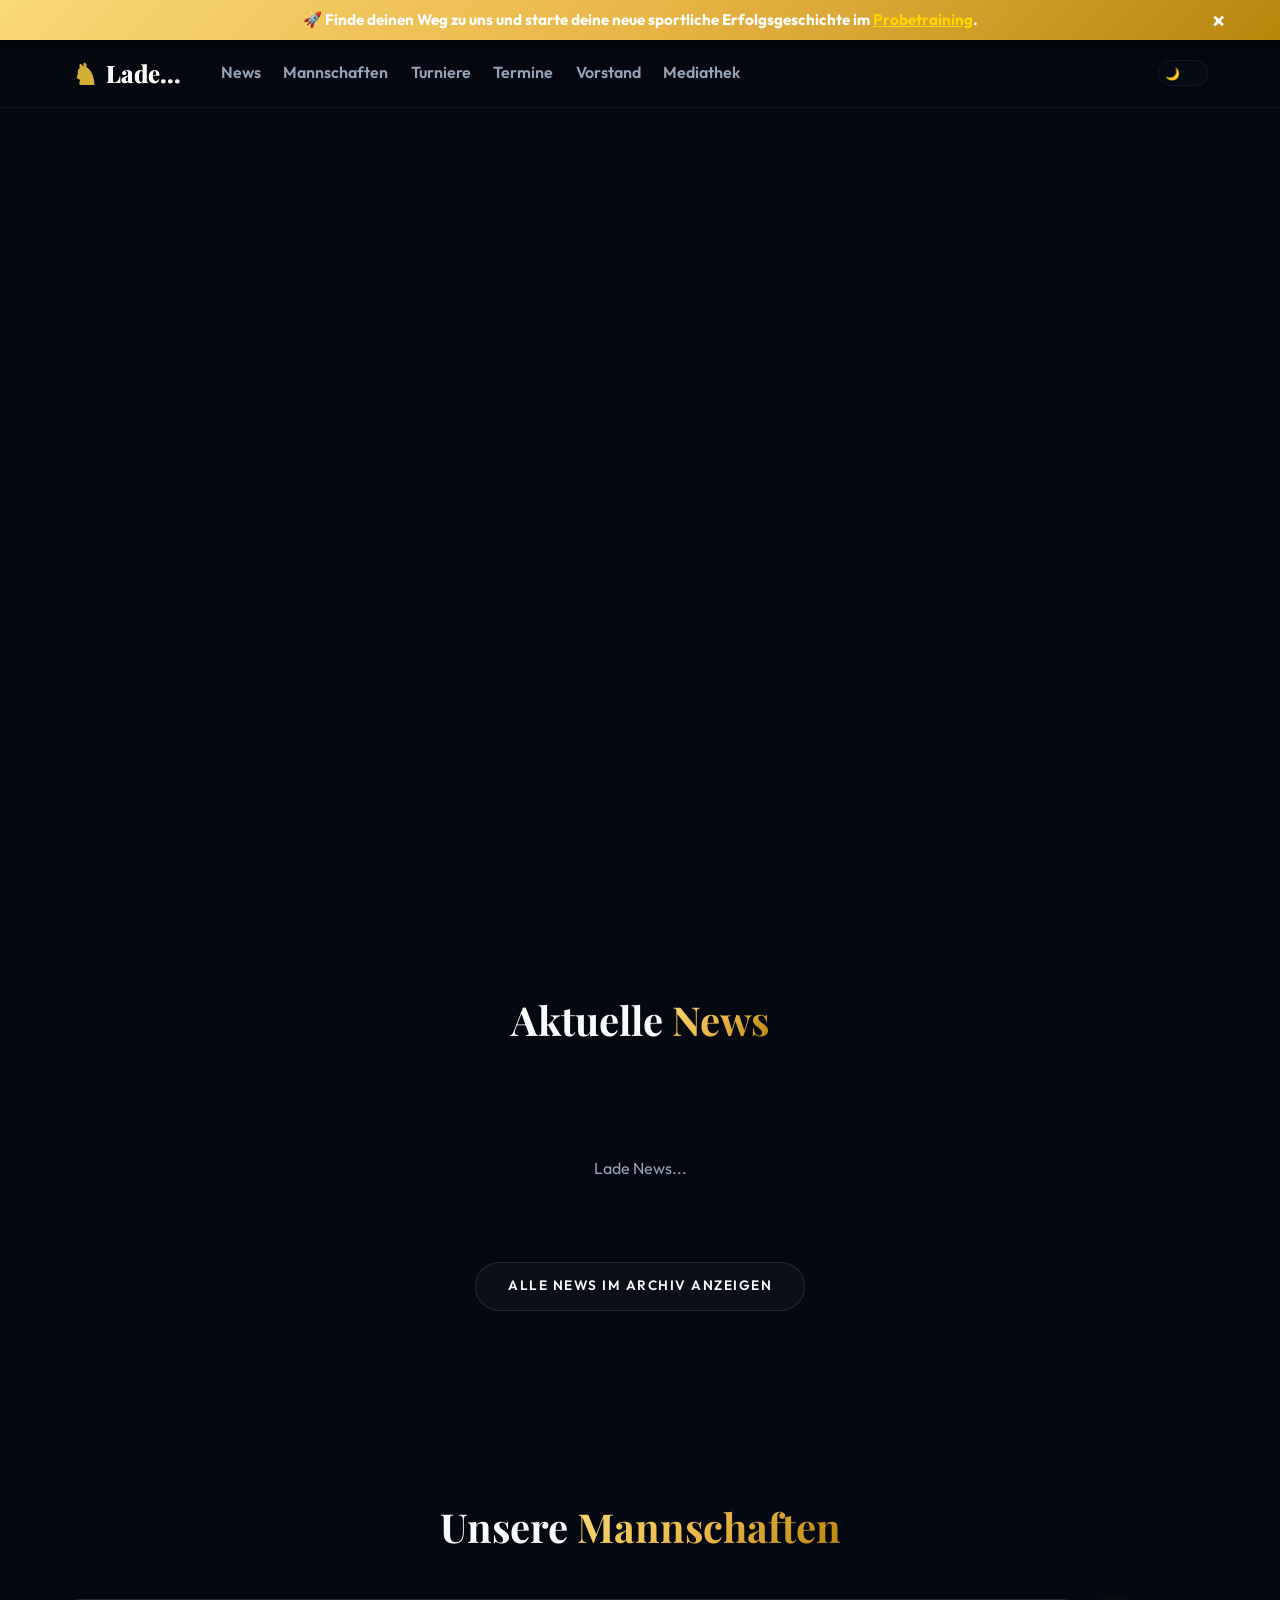
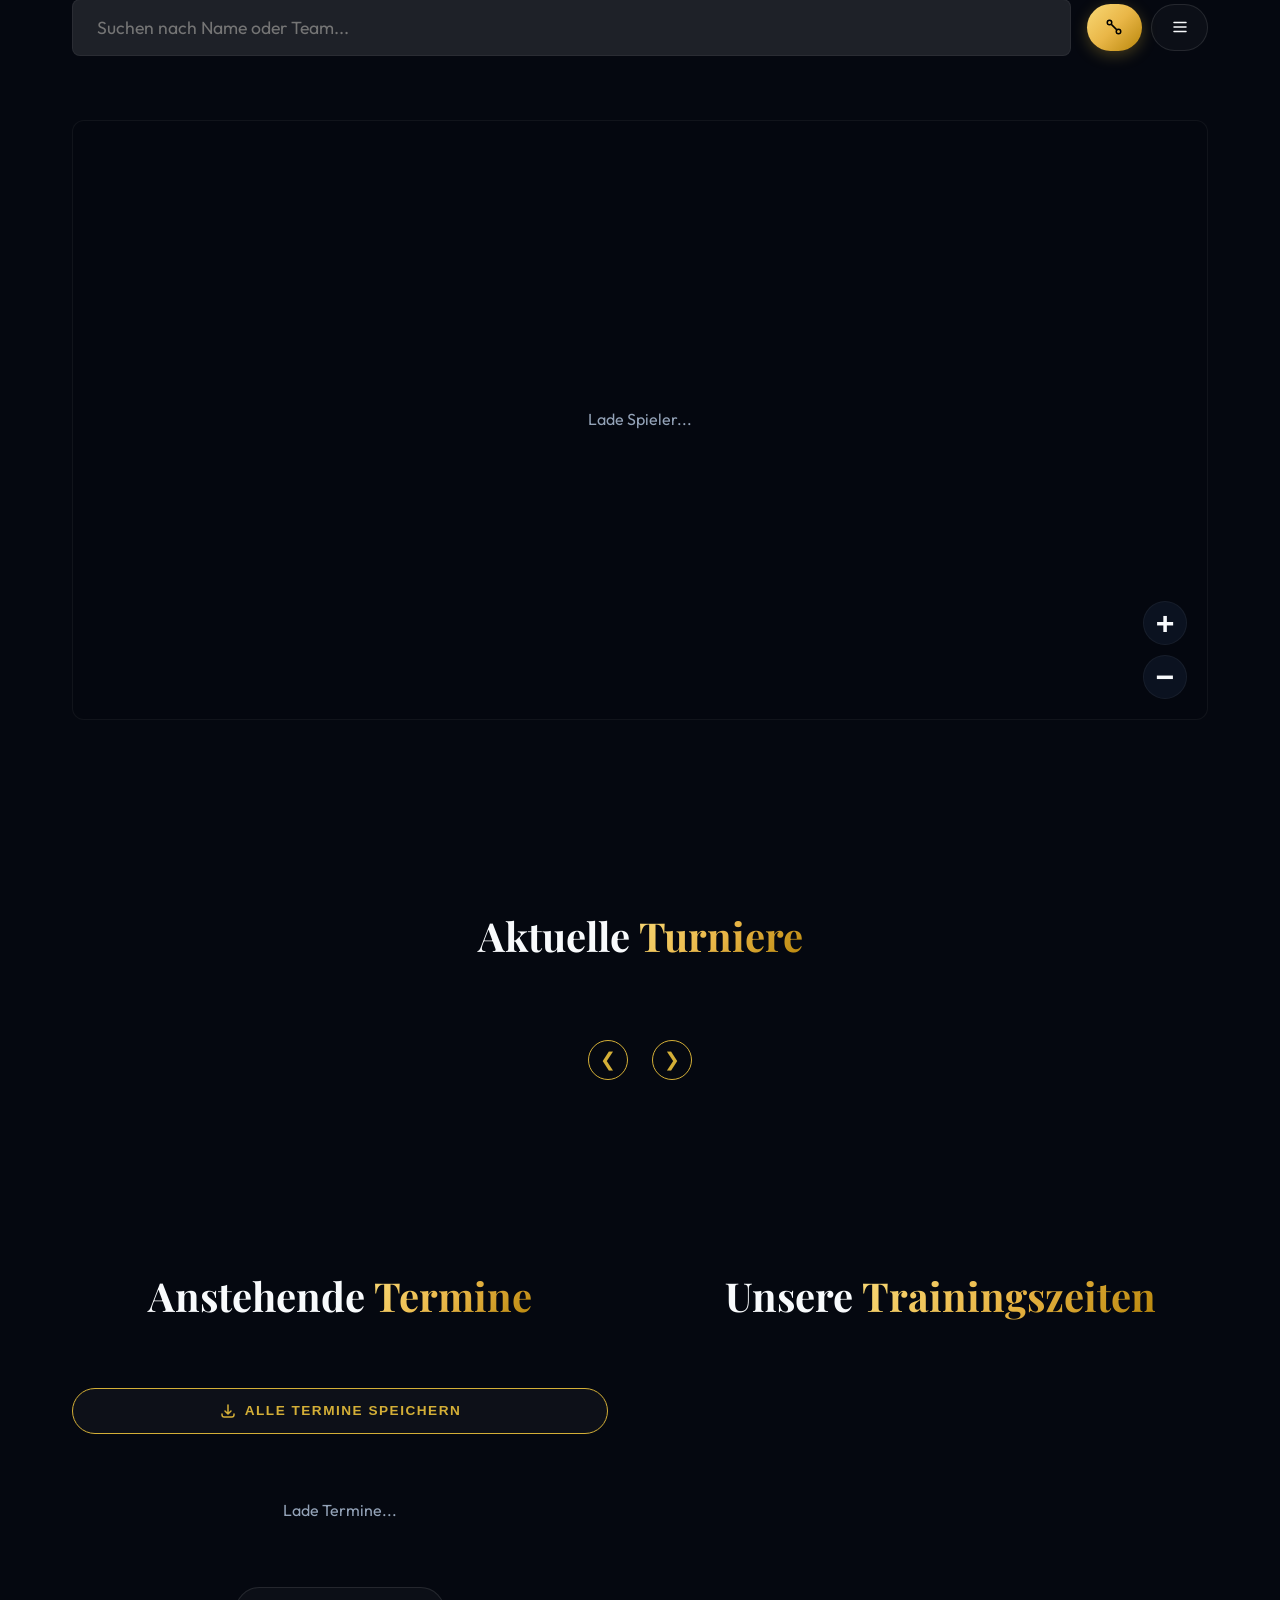
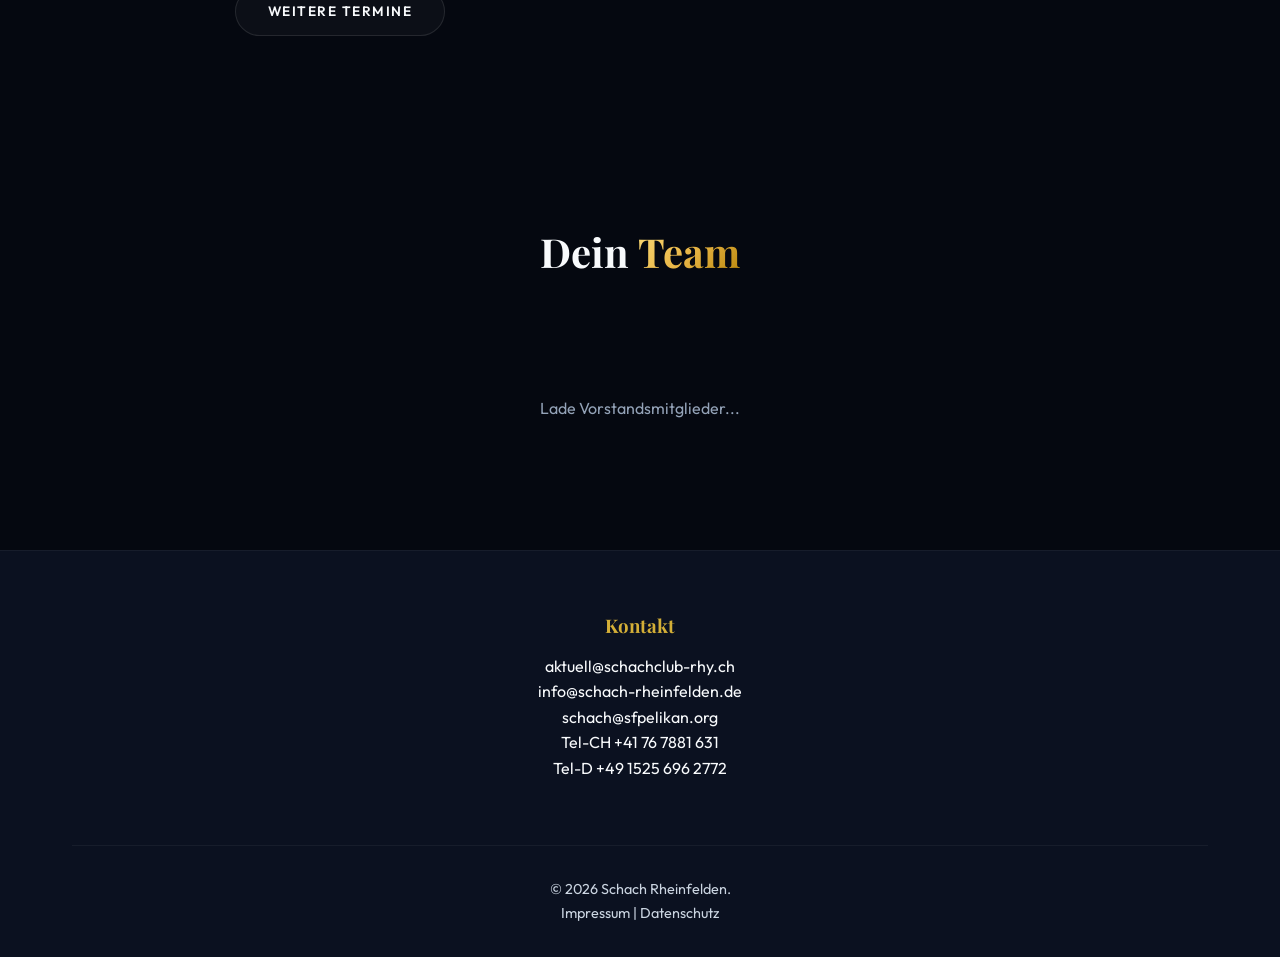
==== commit 3e7e700e: "Add files via upload" ====
--- a/index.html
+++ b/index.html
@@ -21,7 +21,7 @@
     <meta property="og:site_name" content="Schach-Rheinfelden" />
 
     <!-- App Styles -->
-    <link rel="stylesheet" href="css/style.css?v=11">
+    <link rel="stylesheet" href="css/style.css?v=24">
     <!-- Google Fonts -->
     <link rel="preconnect" href="https://fonts.googleapis.com">
     <link rel="preconnect" href="https://fonts.gstatic.com" crossorigin>
@@ -281,8 +281,30 @@
         </div>
     </div>
 
+    <!-- Google Maps Modal -->
+    <div id="maps-modal" class="modal hidden">
+        <div class="modal-overlay" onclick="closeMapsModal()"></div>
+        <div class="modal-content glass-card maps-modal-content">
+            <button class="close-btn" onclick="closeMapsModal()">&times;</button>
+            <div style="margin-bottom: 1rem;">
+                <h2 id="maps-modal-title" style="margin: 0 0 0.4rem 0; color: var(--accent-color); font-size: 1.5rem; display: flex; align-items: center; gap: 0.5rem;">
+                    📍 Spielort auf Google Maps
+                </h2>
+                <div id="maps-modal-subtitle" style="font-size: 0.95rem; color: var(--text-secondary);"></div>
+            </div>
+            <div id="maps-modal-body" class="maps-modal-body"></div>
+            <div class="maps-modal-footer">
+                <a id="maps-external-link" href="#" target="_blank" rel="noopener noreferrer" class="btn btn-primary" style="display: inline-flex; align-items: center; gap: 0.5rem;">
+                    <span>In Google Maps öffnen / Routenplaner</span>
+                    <svg width="18" height="18" fill="none" stroke="currentColor" stroke-width="2" viewBox="0 0 24 24"><path stroke-linecap="round" stroke-linejoin="round" d="M10 6H6a2 2 0 00-2 2v10a2 2 0 002 2h10a2 2 0 002-2v-4M14 4h6m0 0v6m0-6L10 14"/></svg>
+                </a>
+                <button class="btn btn-secondary" onclick="closeMapsModal()">Schließen</button>
+            </div>
+        </div>
+    </div>
+
     <!-- App Logic -->
-    <script src="js/shared.js?v=18"></script>
-    <script src="js/app.js?v=35"></script>
+    <script src="js/shared.js?v=20"></script>
+    <script src="js/app.js?v=40"></script>
 </body>
 </html>
--- a/css/style.css
+++ b/css/style.css
@@ -341,20 +341,24 @@
 /* Hero Section */
 .hero {
     height: 100vh;
+    height: 100dvh;
     display: flex;
     align-items: center;
     position: relative;
-    background: linear-gradient(to right, var(--hero-overlay-1), var(--hero-overlay-2));
+    background: var(--bg-color);
     overflow: hidden;
 }
 
 .hero-bg-video {
     position: absolute;
-    top: 0;
-    left: 0;
+    top: 50%;
+    left: 50%;
     width: 100%;
     height: 100%;
+    min-width: 100%;
+    min-height: 100%;
     object-fit: cover;
+    transform: translate(-50%, -50%);
     z-index: 0;
 }
 
@@ -365,7 +369,10 @@
     width: 100vw;
     height: 56.25vw; /* 16:9 aspect ratio */
     min-height: 100vh;
-    transform: translate(-50%, -50%) scale(1.6);
+    min-height: 100dvh;
+    min-width: 177.78vh; /* 16:9 Aspekt-Verhältnis für Portrait-Displays (Mobile) */
+    min-width: 177.78dvh;
+    transform: translate(-50%, -50%) scale(1.4);
     z-index: 0;
     pointer-events: none;
 }
@@ -512,9 +519,10 @@
 
 .news-img {
     height: 200px;
-    background: #334155;
+    background-color: transparent;
     background-size: cover;
     background-position: center;
+    background-repeat: no-repeat;
 }
 
 .news-content {
@@ -556,7 +564,7 @@
     object-fit: cover;
     border-radius: 0 !important;
     margin-bottom: 0 !important;
-    background: rgba(0,0,0,0.2);
+    background-color: transparent;
     display: flex;
     align-items: center;
     justify-content: center;
@@ -629,19 +637,27 @@
 }
 
 .event-item {
-    background: rgba(255, 255, 255, 0.03);
+    background: var(--glass-bg);
+    backdrop-filter: blur(24px);
     border: 1px solid var(--glass-border);
     border-radius: var(--border-radius);
     padding: 1.5rem;
     display: flex;
     justify-content: space-between;
-    align-items: center;
+    align-items: stretch;
     transition: var(--transition);
+    box-shadow: var(--glass-highlight), 0 8px 25px rgba(0,0,0,0.15);
+}
+
+.light-theme .event-item {
+    background: rgba(255, 255, 255, 0.75);
+    box-shadow: 0 8px 25px rgba(0,0,0,0.08);
 }
 
 .event-item:hover {
-    background: rgba(255, 255, 255, 0.08);
+    transform: translateY(-4px);
     border-color: var(--accent-color);
+    box-shadow: var(--glass-highlight), 0 14px 32px rgba(0,0,0,0.22);
 }
 
 .event-date-box {
@@ -721,10 +737,6 @@
     margin-top: 2rem;
     padding-top: 2rem;
     border-top: 1px dashed var(--glass-border);
-}
-
-.location-info strong {
-    color: var(--accent-color);
 }
 
 .social-links {
@@ -845,6 +857,7 @@
         right: -100%;
         top: 0;
         height: 100vh;
+        height: 100dvh;
         width: 280px;
         background: var(--surface-color);
         flex-direction: column !important;
@@ -854,6 +867,9 @@
         padding: 5.5rem 1.5rem 3rem 1.5rem;
         overflow-y: auto;
         overflow-x: hidden;
+        -webkit-overflow-scrolling: touch;
+        touch-action: pan-y;
+        overscroll-behavior: contain;
         transition: right 0.4s cubic-bezier(0.25, 1, 0.5, 1);
         box-shadow: -5px 0 30px rgba(0,0,0,0.5);
         backdrop-filter: blur(20px);
@@ -1163,21 +1179,67 @@
     margin-bottom: 0.5rem;
 }
 
+.modal-hero-header {
+    margin: -3rem -2rem 2rem -2rem;
+    width: calc(100% + 4rem);
+    max-height: 360px;
+    overflow: hidden;
+    border-top-left-radius: var(--border-radius);
+    border-top-right-radius: var(--border-radius);
+    border-bottom: none;
+    box-shadow: none;
+    position: relative;
+    cursor: pointer;
+}
+.modal-hero-header img {
+    width: 100%;
+    height: 100%;
+    max-height: 360px;
+    object-fit: cover;
+    display: block;
+    transition: transform 0.5s ease;
+}
+.modal-hero-header:hover img {
+    transform: scale(1.03);
+}
+
+@media (max-width: 600px) {
+    .modal-content {
+        padding: 2.5rem 1.25rem 1.5rem 1.25rem;
+    }
+    .modal-hero-header {
+        margin: -2.5rem -1.25rem 1.5rem -1.25rem;
+        width: calc(100% + 2.5rem);
+        max-height: 240px;
+    }
+}
+
+
 .close-btn {
     position: absolute;
     top: 15px;
     right: 20px;
-    background: none;
-    border: none;
-    color: var(--text-secondary);
-    font-size: 2rem;
+    z-index: 100;
+    width: 38px;
+    height: 38px;
+    border-radius: 50%;
+    display: flex;
+    align-items: center;
+    justify-content: center;
+    background: rgba(15, 23, 42, 0.75);
+    border: 1px solid rgba(255, 255, 255, 0.2);
+    color: var(--text-primary);
+    font-size: 1.6rem;
     cursor: pointer;
     transition: var(--transition);
     line-height: 1;
+    box-shadow: 0 4px 15px rgba(0,0,0,0.4);
 }
 
 .close-btn:hover {
-    color: var(--accent-color);
+    background: var(--accent-color);
+    color: #000;
+    border-color: var(--accent-color);
     transform: scale(1.1);
 }
 
@@ -1196,6 +1258,25 @@
     opacity: 0.9;
     background: rgba(255, 255, 255, 0.03);
     border-color: rgba(255, 255, 255, 0.2);
+}
+
+/* Past Events Toggle Button */
+.past-toggle-btn:hover {
+    border-color: var(--accent-color) !important;
+    color: var(--accent-color) !important;
+    transform: translateY(-2px);
+    box-shadow: 0 6px 20px rgba(0,0,0,0.35), 0 0 15px var(--gold-glow) !important;
+}
+
+body.light-theme .past-toggle-btn {
+    background: #ffffff !important;
+    border-color: rgba(0, 0, 0, 0.15) !important;
+    color: #334155 !important;
+}
+
+body.light-theme .past-toggle-btn:hover {
+    border-color: #d97706 !important;
+    color: #d97706 !important;
 }
 
 /* Image Gallery in Modal & Mediathek */
@@ -1296,6 +1377,29 @@
 .navbar.has-banner {
     top: 36px;
 }
+/* Global Search Bar */
+.search-bar {
+    width: 100%;
+    padding: 1rem 1.5rem;
+    font-size: 1.1rem;
+    border-radius: 8px;
+    border: 1px solid var(--glass-border);
+    background: rgba(255, 255, 255, 0.1);
+    color: var(--text-primary);
+    outline: none;
+    transition: all 0.3s ease;
+    font-family: var(--font-main);
+}
+.search-bar:focus {
+    border-color: var(--accent-color);
+    background: rgba(255, 255, 255, 0.15);
+}
+body.light-theme .search-bar {
+    background: rgba(0, 0, 0, 0.05);
+}
+body.light-theme .search-bar:focus {
+    background: rgba(0, 0, 0, 0.08);
+}
 
 /* News Filter */
 .filter-bar {
@@ -1573,4 +1677,123 @@
     .carousel-controls {
         display: none; /* Hide arrows on mobile */
     }
-}
+
+    /* Terminkacheln auf Mobile optimieren */
+    .event-item {
+        padding: 1.25rem;
+    }
+
+    .event-info {
+        width: 100%;
+    }
+}
+
+/* --- Google Maps Circle Preview & Location Layout --- */
+.location-preview-wrapper {
+    display: flex;
+    align-items: center;
+    justify-content: center;
+    gap: 1.35rem;
+    flex-wrap: wrap;
+    text-align: left;
+    margin-top: 1.5rem;
+    padding: 0;
+    background: none;
+    border: none;
+    box-shadow: none;
+}
+
+.location-text {
+    flex: 0 1 auto;
+    max-width: 340px;
+}
+
+.maps-circle-preview {
+    width: 118px;
+    height: 118px;
+    border-radius: 20px;
+    overflow: hidden;
+    position: relative;
+    cursor: pointer;
+    border: 1px solid var(--glass-border);
+    box-shadow: 0 4px 15px rgba(0, 0, 0, 0.35);
+    flex-shrink: 0;
+    transition: transform 0.35s cubic-bezier(0.34, 1.56, 0.64, 1), box-shadow 0.35s ease, border-color 0.35s ease;
+    background: var(--surface-color);
+}
+
+.maps-circle-preview:hover {
+    transform: scale(1.05);
+    box-shadow: 0 8px 25px rgba(0, 0, 0, 0.45);
+    border-color: var(--text-secondary);
+}
+
+.maps-preview-iframe {
+    width: 200%;
+    height: 200%;
+    border: 0;
+    pointer-events: none;
+    transform: translate(-25%, -25%);
+    display: block;
+}
+
+/* Google Maps Modal */
+.maps-modal-content {
+    max-width: 780px !important;
+    width: 95% !important;
+    padding: 2rem !important;
+}
+
+.maps-modal-body {
+    margin: 1.25rem 0;
+    width: 100%;
+    height: 420px;
+    border-radius: 12px;
+    overflow: hidden;
+    border: 1px solid var(--glass-border);
+    box-shadow: inset 0 2px 10px rgba(0,0,0,0.15);
+    background: var(--bg-color);
+}
+
+.maps-modal-iframe {
+    width: 100%;
+    height: 100%;
+    border: 0;
+    display: block;
+}
+
+.maps-modal-footer {
+    display: flex;
+    justify-content: space-between;
+    align-items: center;
+    gap: 1rem;
+    flex-wrap: wrap;
+    margin-top: 1.5rem;
+}
+
+/* Mobile responsive for location map preview & modal */
+@media (max-width: 600px) {
+    .location-preview-wrapper {
+        flex-direction: column;
+        text-align: center;
+        gap: 1.2rem;
+        padding: 1.25rem 1rem;
+    }
+    .location-text {
+        min-width: 100%;
+    }
+    .maps-modal-content {
+        padding: 1.5rem 1rem !important;
+    }
+    .maps-modal-body {
+        height: 310px;
+    }
+    .maps-modal-footer {
+        flex-direction: column;
+        align-items: stretch;
+    }
+    .maps-modal-footer .btn {
+        width: 100%;
+        justify-content: center;
+    }
+}
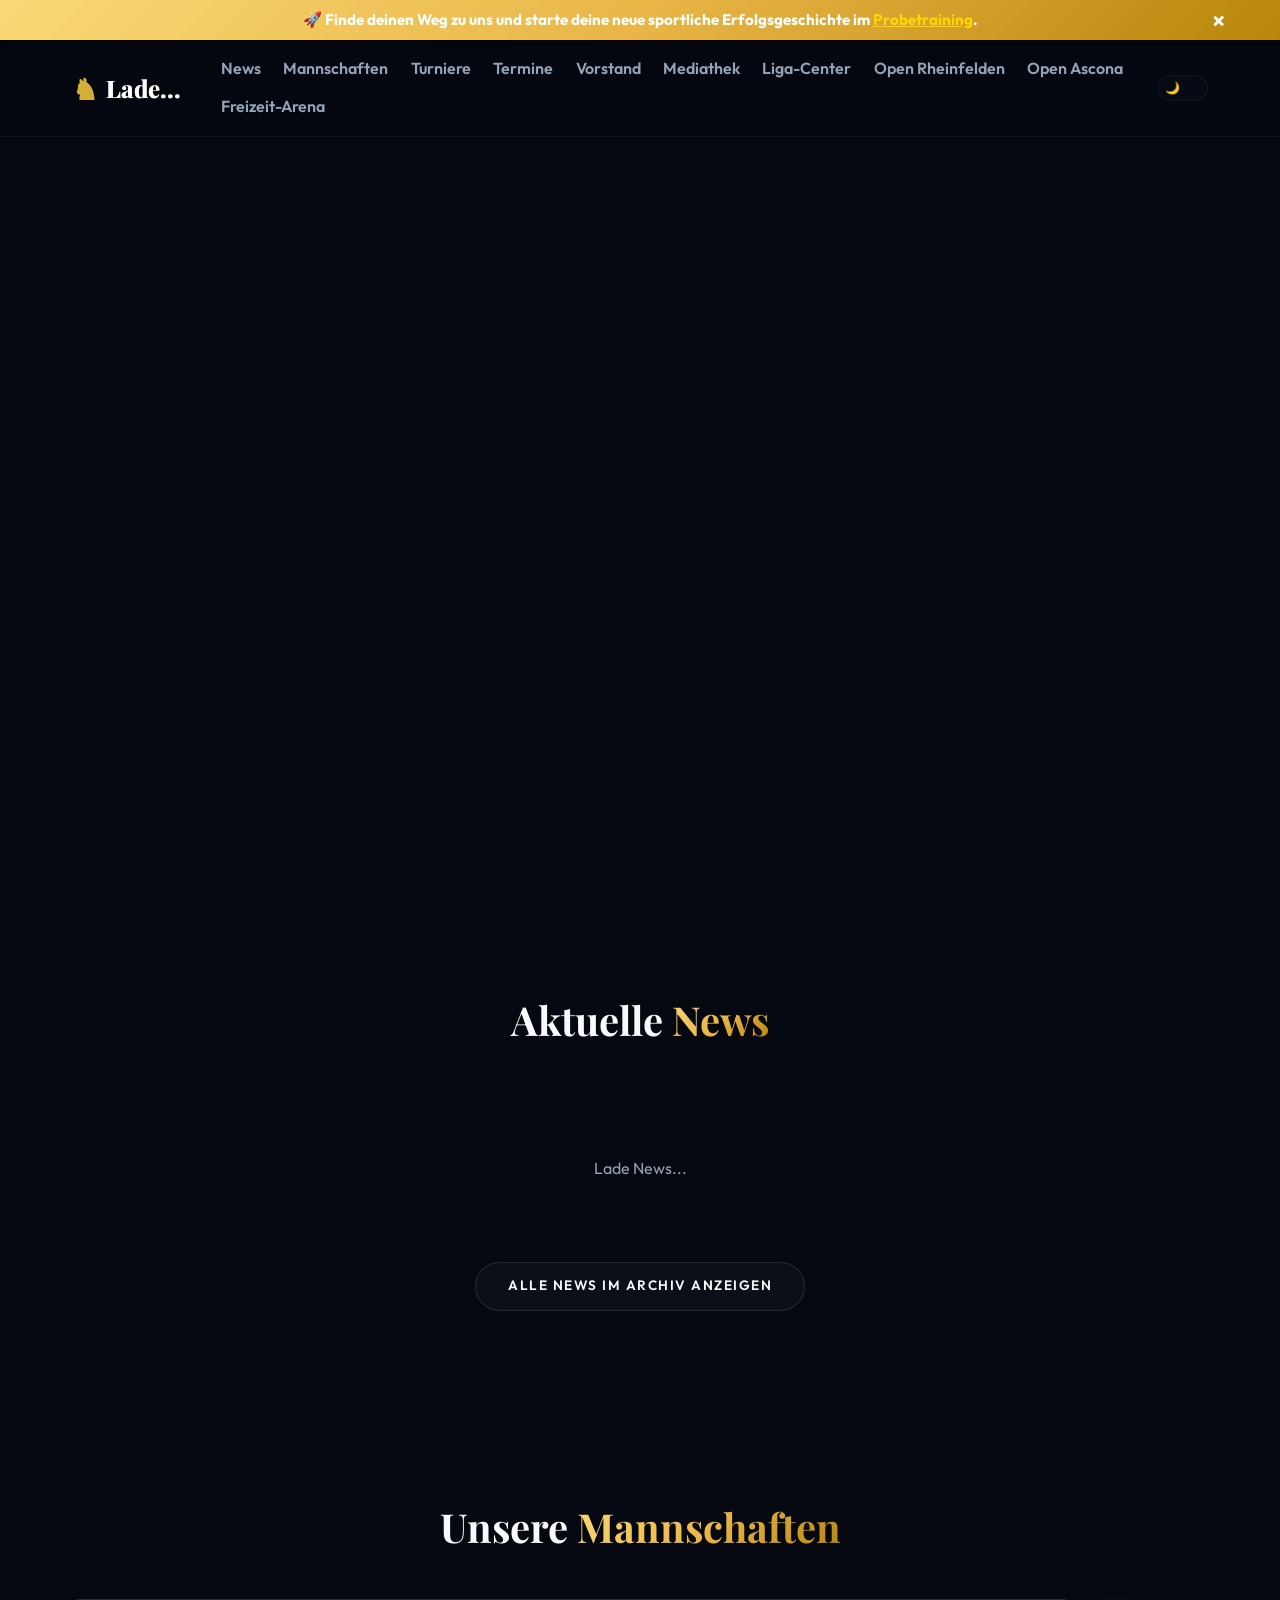
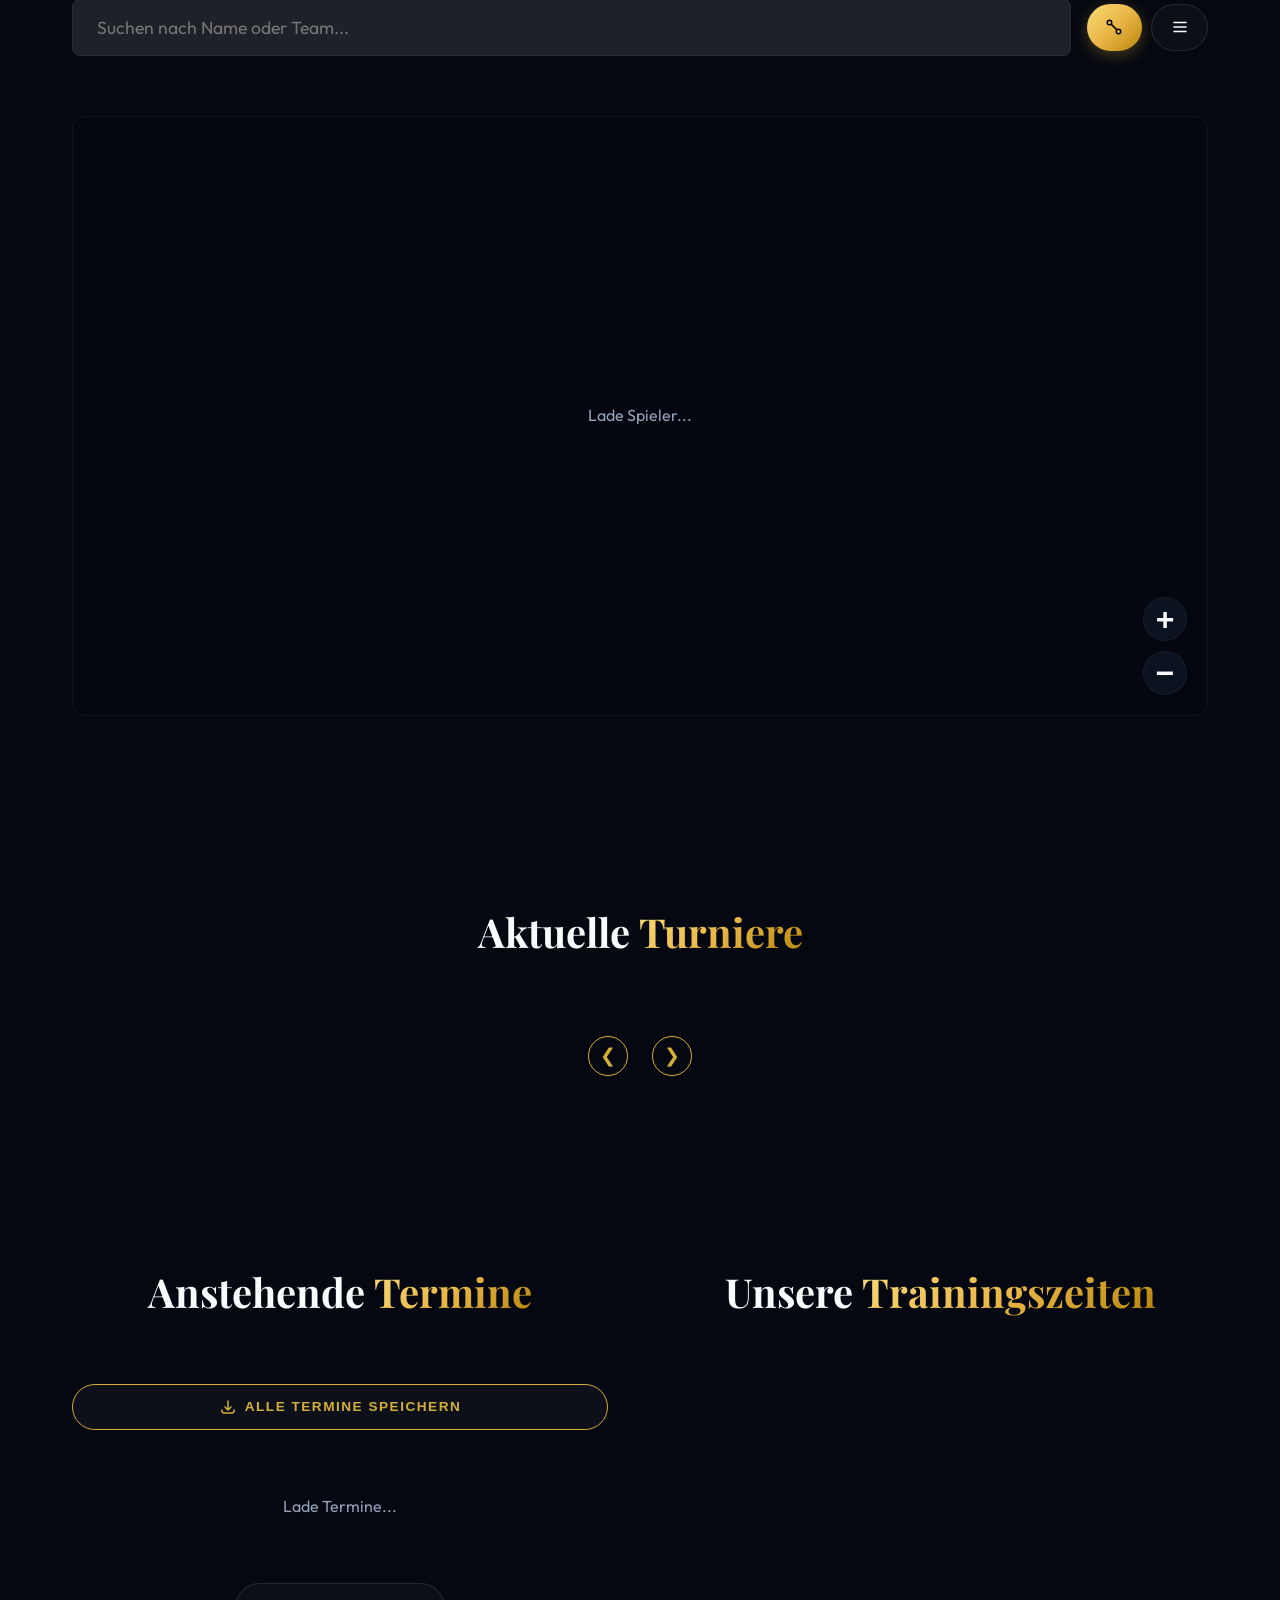
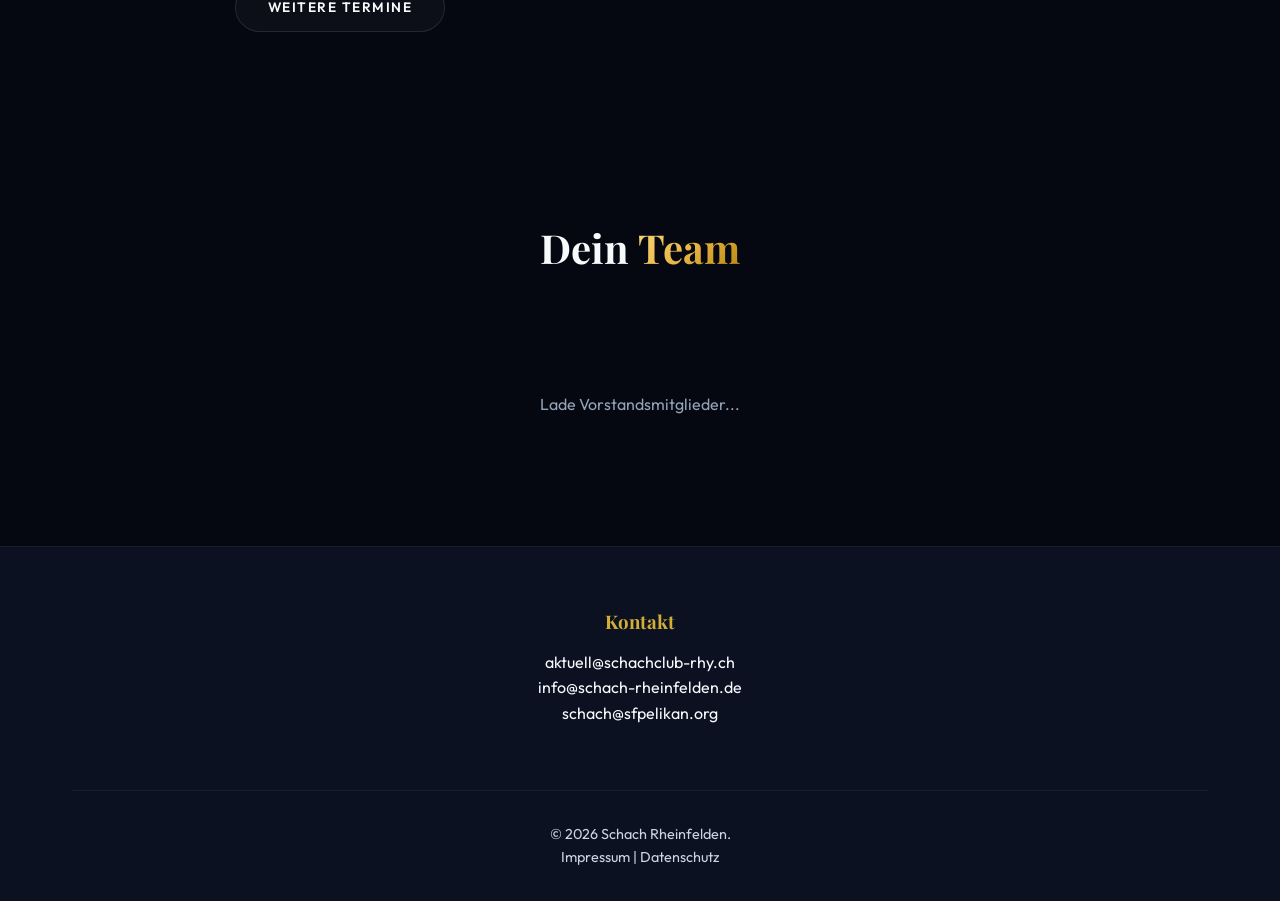
==== commit 722d725c: "Auto-Update via Tool" ====
--- a/index.html
+++ b/index.html
@@ -21,7 +21,7 @@
     <meta property="og:site_name" content="Schach-Rheinfelden" />
 
     <!-- App Styles -->
-    <link rel="stylesheet" href="css/style.css?v=24">
+    <link rel="stylesheet" href="css/style.css?v=30">
     <!-- Google Fonts -->
     <link rel="preconnect" href="https://fonts.googleapis.com">
     <link rel="preconnect" href="https://fonts.gstatic.com" crossorigin>
@@ -31,10 +31,13 @@
     <div id="top-banner" class="top-banner"></div>
     <header id="navbar" class="navbar">
         <nav class="container nav-content">
-            <a href="index.html" class="brand">
-                <span class="logo-icon">♞</span>
-                <span id="nav-club-name" class="brand-name">Lade...</span>
-            </a>
+            <div class="brand-wrapper">
+                <a href="index.html" class="brand">
+                    <span class="logo-icon">♞</span>
+                    <span id="nav-club-name" class="brand-name">Lade...</span>
+                </a>
+                <div id="nav-today-badge" class="nav-today-badge hidden"></div>
+            </div>
             <ul class="nav-links" id="nav-links">
                 <li><a href="#news">News</a></li>
                 <li><a href="#teams">Mannschaften</a></li>
@@ -105,9 +108,16 @@
         <section id="teams" class="section glass-section">
             <div class="container">
                 <h2 class="section-title">Unsere <span class="accent">Mannschaften</span></h2>
-                <div class="teams-toolbar" style="display: flex; flex-wrap: wrap; justify-content: space-between; align-items: center; gap: 1rem; margin-bottom: 2rem;">
-                    <div style="flex: 1; min-width: 280px;">
-                        <input type="text" id="teams-search-input" class="search-bar" placeholder="Suchen nach Name oder Team..." style="margin-bottom: 0;">
+                <div class="teams-toolbar" style="display: flex; flex-wrap: wrap; justify-content: space-between; align-items: center; gap: 1rem; margin-bottom: 1.5rem;">
+                    <div style="flex: 1; min-width: 280px; display: flex; gap: 1rem; flex-wrap: wrap; align-items: center;">
+                        <input type="text" id="teams-search-input" class="search-bar" placeholder="Suchen nach Name oder Team..." style="margin-bottom: 0; flex: 1; min-width: 220px;">
+                        <div id="teams-sort-container" style="display: none; align-items: center; gap: 0.6rem;">
+                            <label for="teams-list-sort" style="font-size: 0.9rem; color: var(--text-secondary); white-space: nowrap; font-weight: 500;">Sortieren:</label>
+                            <select id="teams-list-sort" class="search-bar" style="margin-bottom: 0; width: auto; padding: 0.6rem 2.4rem 0.6rem 0.9rem; font-size: 0.9rem; cursor: pointer;">
+                                <option value="name_asc">Alphabetisch (A - Z)</option>
+                                <option value="name_desc">Alphabetisch (Z - A)</option>
+                            </select>
+                        </div>
                     </div>
                     <div class="teams-view-toggle" style="display: flex; gap: 0.6rem;">
                         <button id="view-floating-btn" class="btn btn-primary" title="Schwebende Ansicht" style="padding: 0.85rem 1.15rem; display: flex; align-items: center; justify-content: center;">
@@ -118,6 +128,7 @@
                         </button>
                     </div>
                 </div>
+                <div id="teams-rating-filters" style="margin-bottom: 1.75rem;"></div>
                 <div id="teams-legend" style="display: flex; justify-content: center; gap: 1rem; flex-wrap: wrap; margin-bottom: 2rem;">
                     <!-- Legend toggles injected via JS -->
                 </div>
@@ -304,7 +315,7 @@
     </div>
 
     <!-- App Logic -->
-    <script src="js/shared.js?v=20"></script>
-    <script src="js/app.js?v=40"></script>
+    <script src="js/shared.js?v=31"></script>
+    <script src="js/app.js?v=42"></script>
 </body>
 </html>
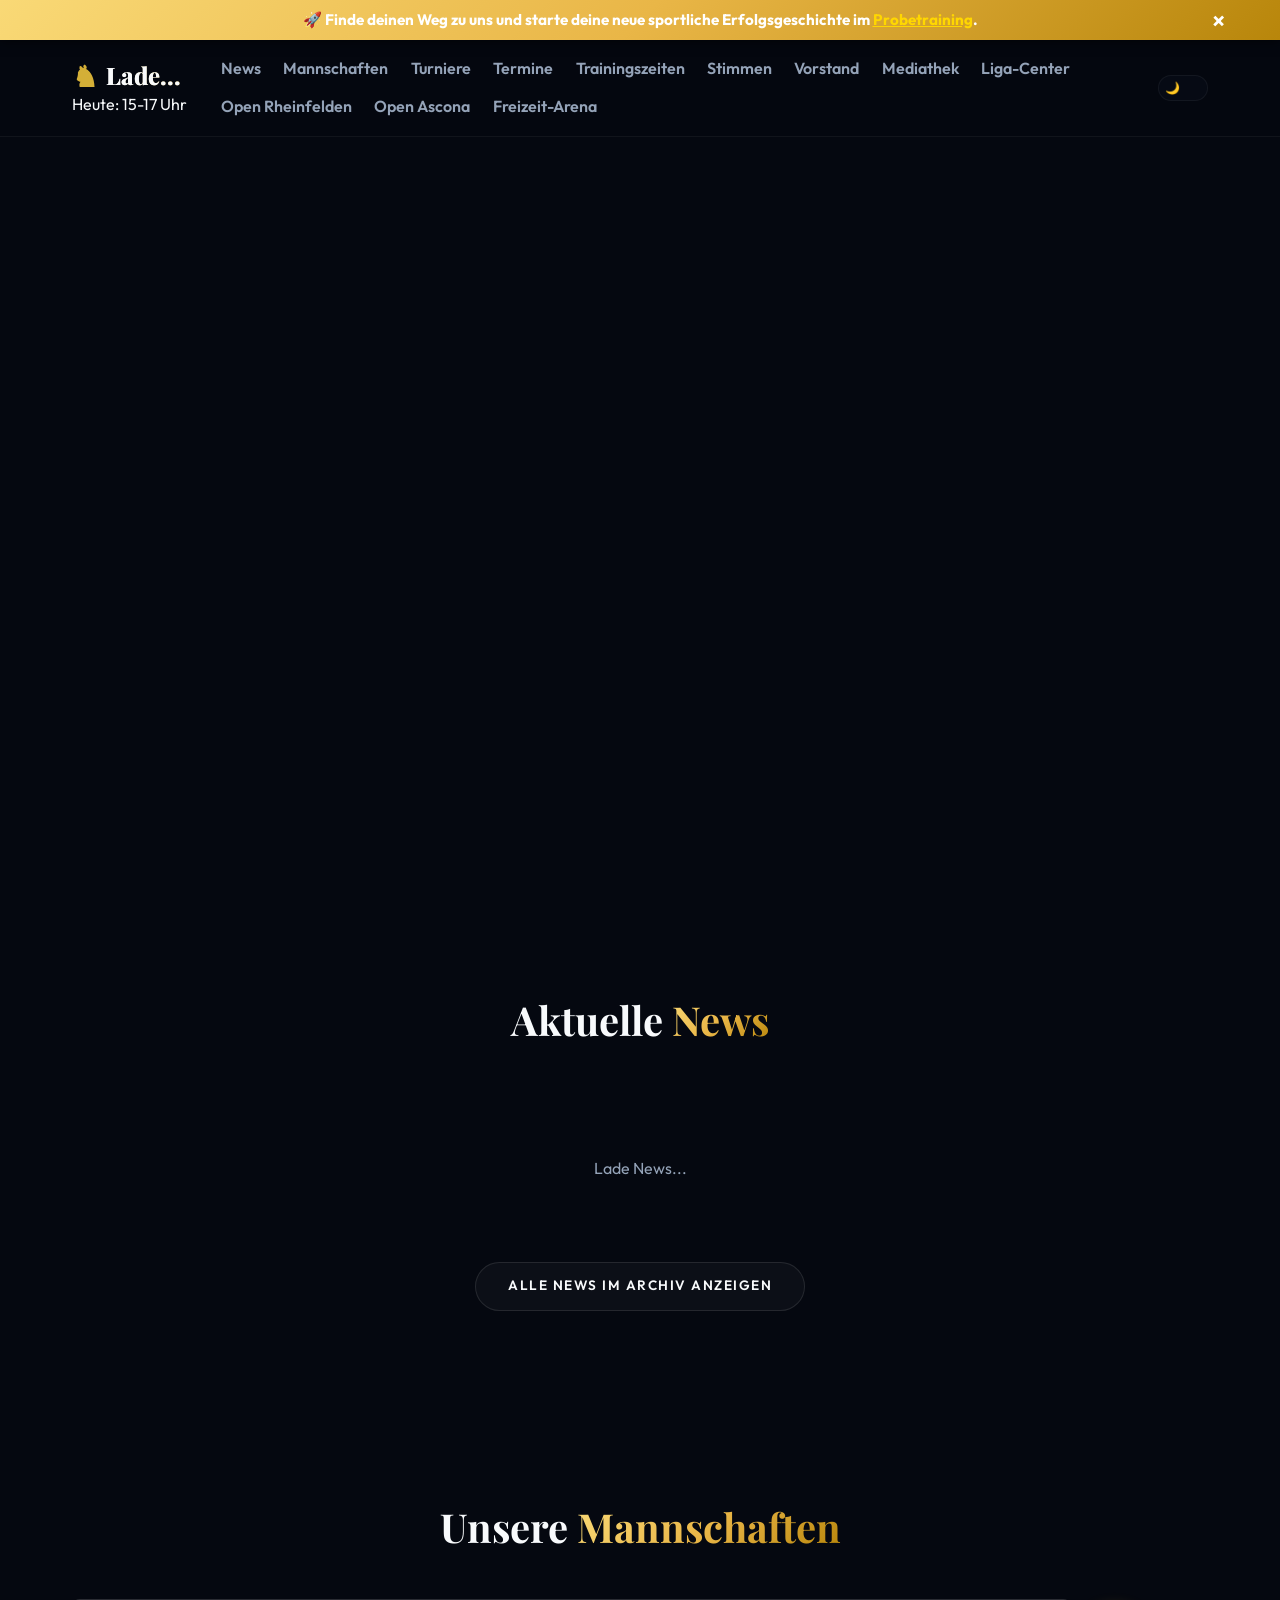
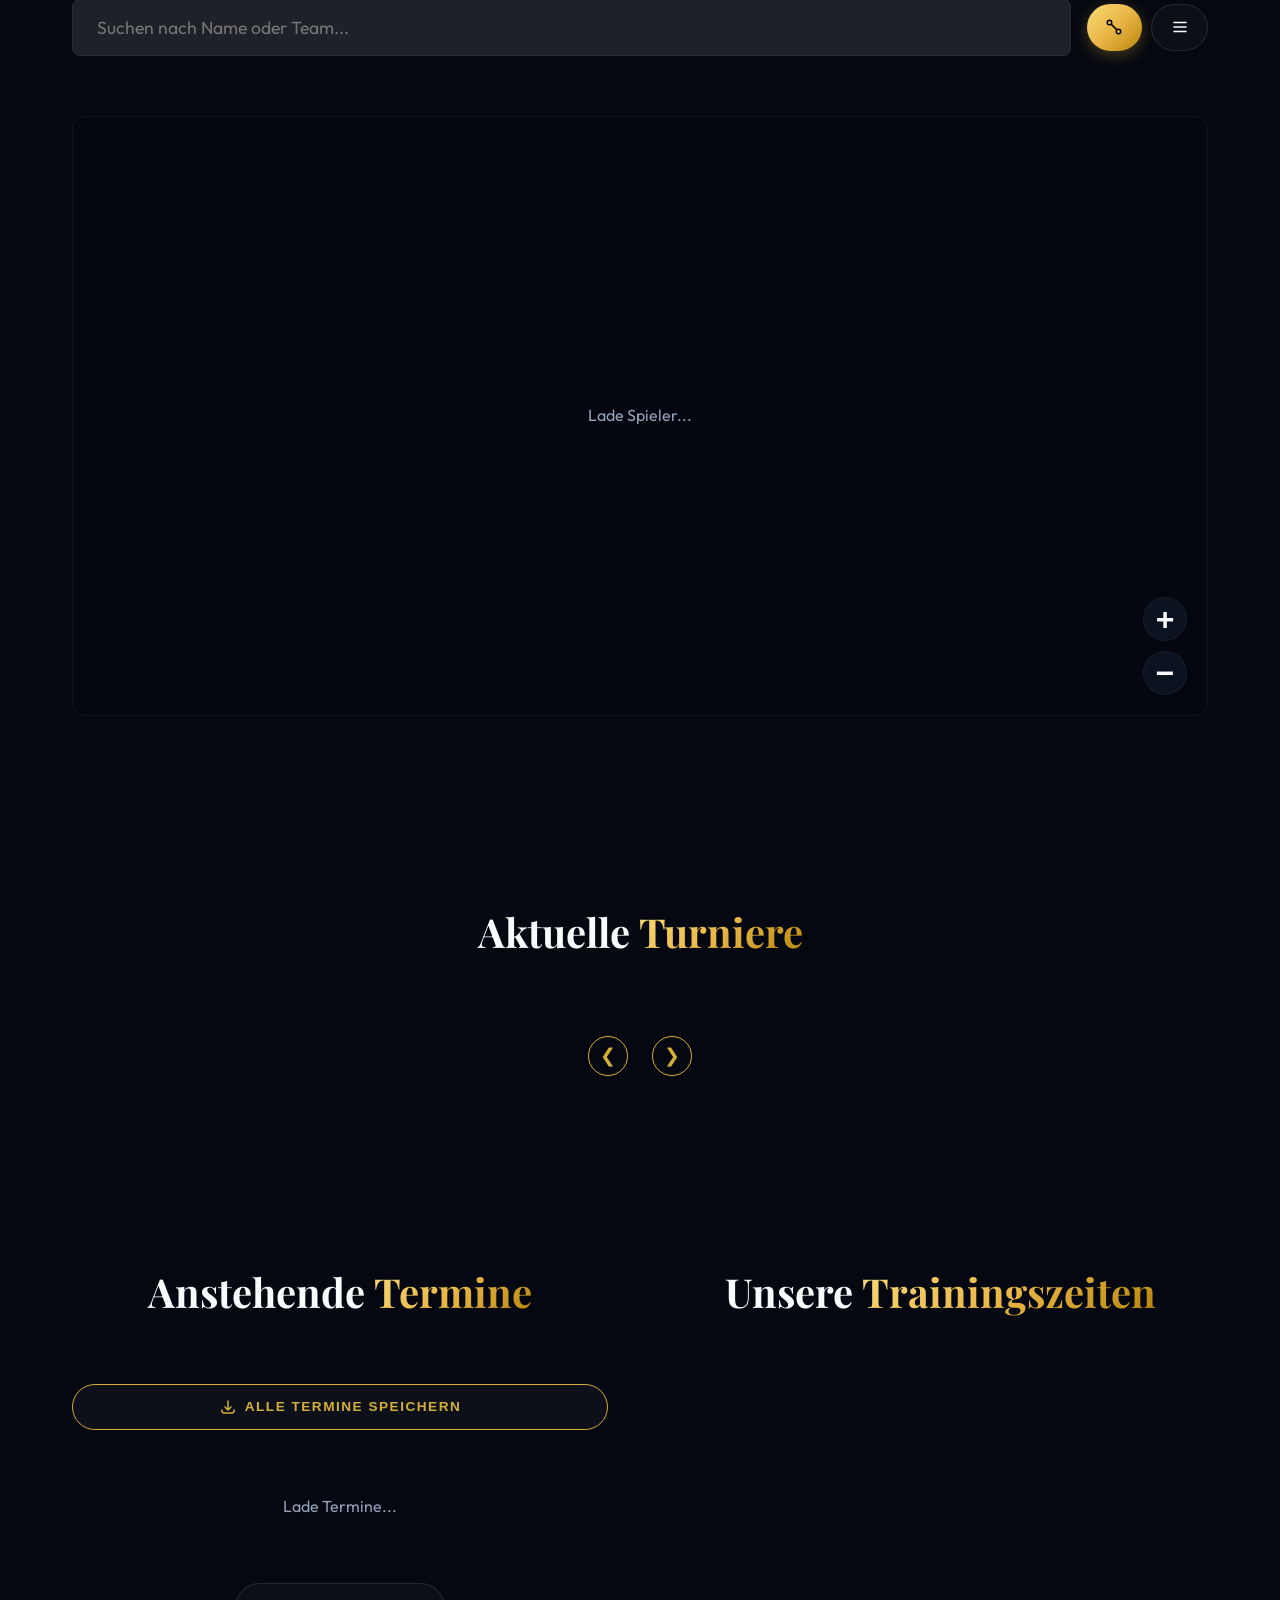
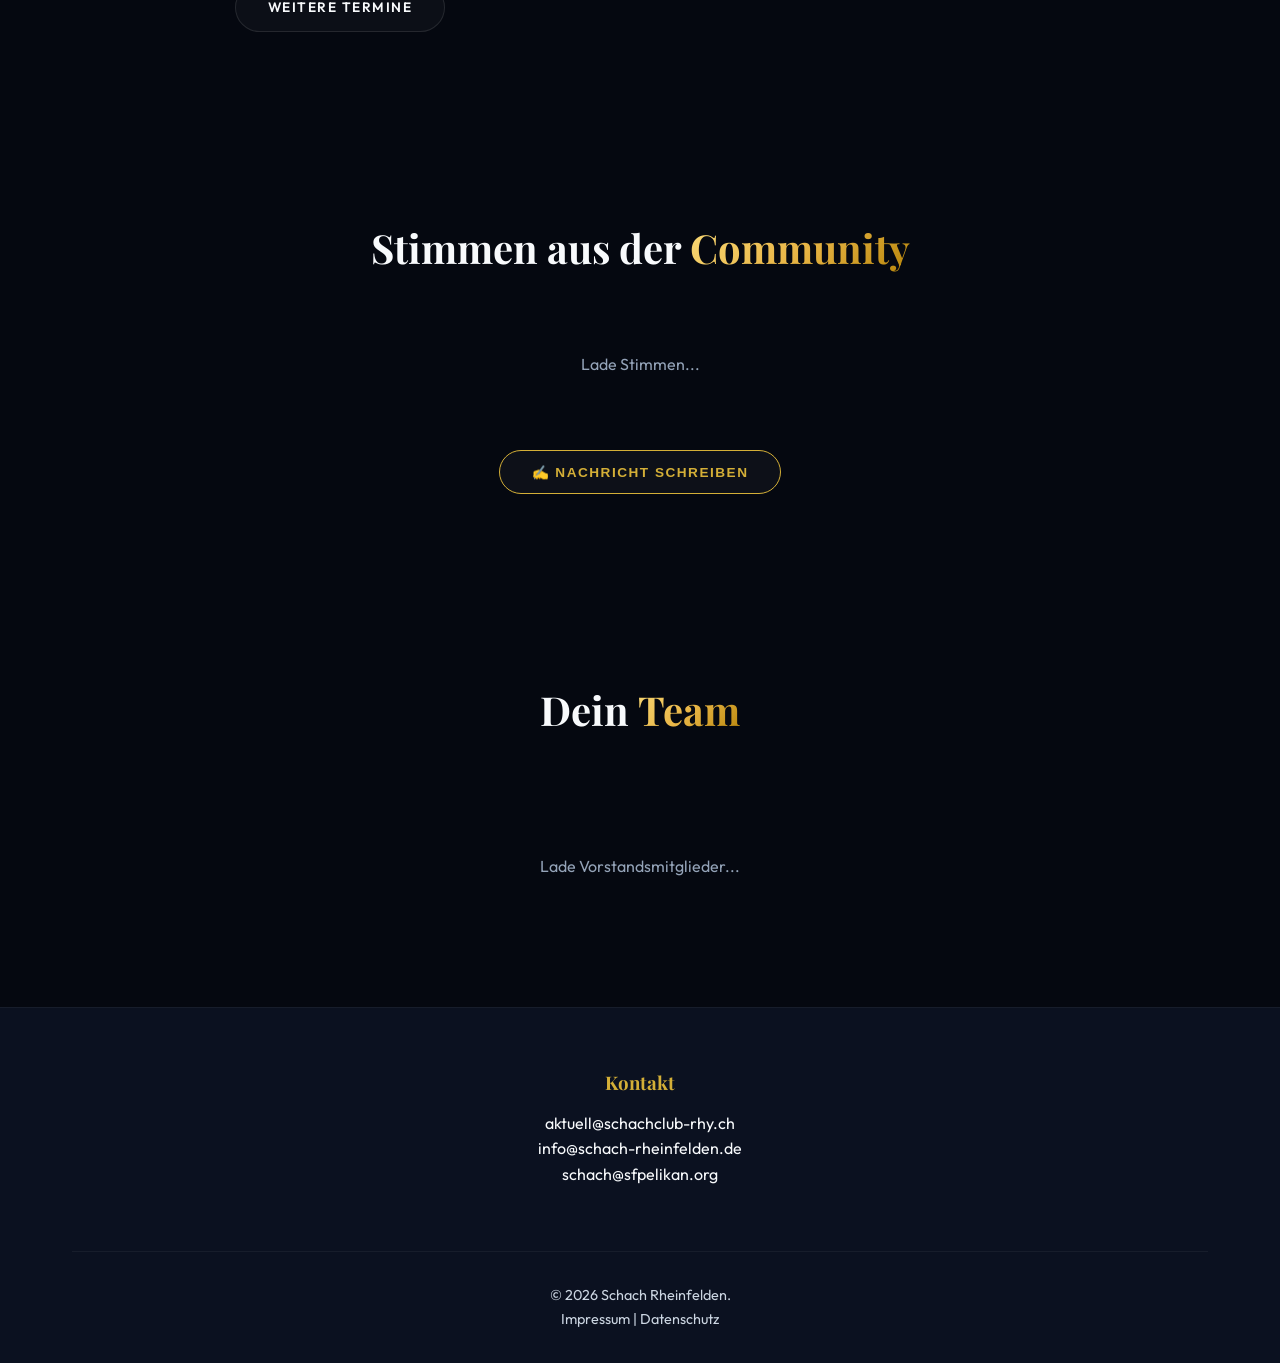
==== commit cc4c877a: "Auto-Update via Tool" ====
--- a/index.html
+++ b/index.html
@@ -1,321 +1,354 @@
-<!DOCTYPE html>
-<html lang="de">
-<head>
-    <meta charset="UTF-8">
-    <meta name="viewport" content="width=device-width, initial-scale=1.0">
-
-    <!-- === Titel & Suchmaschinen === -->
-    <title>Schach-Rheinfelden | Die Schach-Gemeinschaft am Rheinknie (CH & DE)</title>
-    <meta name="description" content="Die grenzüberschreitende Schach-Gemeinschaft am Rheinknie: Schachclub Rhy (CH) & Schach-Rheinfelden e.V. (DE). Liga-Sport, Jugendförderung und Turniere." />
-
-    <!-- === Favicon & Icons === -->
-    <link rel="icon" type="image/svg+xml" href="assets/favicon.svg">
-    <link rel="apple-touch-icon" href="assets/favicon.svg">
-
-    <!-- === Open Graph (Link-Vorschau für WhatsApp, Facebook, iMessage) === -->
-    <meta property="og:title" content="Schach-Rheinfelden - Die Schach-Gemeinschaft am Rheinknie" />
-    <meta property="og:description" content="Liga-Sport in CH & DE, Jugendförderung und Turniere. Werde Teil unserer binationalen Schach-Community." />
-    <meta property="og:type" content="website" />
-    <meta property="og:url" content="https://schach-rheinfelden.github.io/" />
-    <meta property="og:image" content="assets/Schach-Rheinfelden_Banner.png" />
-    <meta property="og:site_name" content="Schach-Rheinfelden" />
-
-    <!-- App Styles -->
-    <link rel="stylesheet" href="css/style.css?v=30">
-    <!-- Google Fonts -->
-    <link rel="preconnect" href="https://fonts.googleapis.com">
-    <link rel="preconnect" href="https://fonts.gstatic.com" crossorigin>
-    <link href="https://fonts.googleapis.com/css2?family=Outfit:wght@300;400;600;800&family=Playfair+Display:ital,wght@0,400;0,600;0,700;1,400;1,600&display=swap" rel="stylesheet">
-</head>
-<body>
-    <div id="top-banner" class="top-banner"></div>
-    <header id="navbar" class="navbar">
-        <nav class="container nav-content">
-            <div class="brand-wrapper">
-                <a href="index.html" class="brand">
-                    <span class="logo-icon">♞</span>
-                    <span id="nav-club-name" class="brand-name">Lade...</span>
-                </a>
-                <div id="nav-today-badge" class="nav-today-badge hidden"></div>
-            </div>
-            <ul class="nav-links" id="nav-links">
-                <li><a href="#news">News</a></li>
-                <li><a href="#teams">Mannschaften</a></li>
-                <li><a href="#tournaments">Turniere</a></li>
-                <li><a href="#events">Termine</a></li>
-                <li><a href="#members">Vorstand</a></li>
-                <li><a href="mediathek.html">Mediathek</a></li>
-            </ul>
-            <div class="nav-controls">
-                <label class="theme-switch" title="Theme wechseln">
-                    <input type="checkbox" id="theme-toggle">
-                    <span class="slider round"></span>
-                </label>
-                <div class="hamburger" id="hamburger">
-                    <span></span>
-                    <span></span>
-                    <span></span>
-                </div>
-            </div>
-        </nav>
-    </header>
-
-    <main>
-        <!-- Dynamic Page Container -->
-        <div id="dynamic-page" class="section glass-section" style="display: none; min-height: 100vh; padding-top: 100px;">
-            <div class="container" id="dynamic-page-content">
-                <div class="loading">Lade Seite...</div>
-            </div>
-        </div>
-
-        <div id="home-content">
-        <!-- Hero Section -->
-        <section class="hero" id="home">
-            <div class="container" style="display: flex; flex-direction: column; justify-content: center; height: 100%;">
-                <div class="hero-content fade-in-up" style="flex: 1; display: flex; flex-direction: column; justify-content: center; z-index: 10;">
-                    <h1 id="hero-title">Willkommen</h1>
-                    <p class="subtitle" id="hero-slogan">Slogan</p>
-                    <div class="hero-actions">
-                        <a href="#news" class="btn btn-primary">Aktuelles</a>
-                        <a href="#events" class="btn btn-secondary">Termine</a>
-                    </div>
-                    
-                    <!-- Quote Section embedded in Hero -->
-                    <div id="quote-container" class="glass-card" style="margin-top: 4rem; padding: 1.5rem; border-left: 4px solid var(--accent-color); border-radius: 0 8px 8px 0; max-width: 600px;">
-                        <p id="quote-text" style="font-size: 1.2rem; font-style: italic; margin-bottom: 0.5rem; line-height: 1.4; color: var(--text-primary);">Lade inspirierendes Zitat...</p>
-                        <p id="quote-author" style="color: var(--accent-color); font-weight: 600; text-transform: uppercase; font-size: 0.85rem; letter-spacing: 1px;"></p>
-                    </div>
-                </div>
-            </div>
-        </section>
-
-        <!-- News Section -->
-        <section id="news" class="section glass-section">
-            <div class="container">
-                <h2 class="section-title">Aktuelle <span class="accent">News</span></h2>
-                <div id="news-filter" class="filter-bar"></div>
-                <div id="news-container" class="grid-container">
-                    <!-- News will be injected here via JS -->
-                    <div class="loading">Lade News...</div>
-                </div>
-                <div style="text-align: center; margin-top: 3rem;">
-                    <a href="news-archive.html" class="btn btn-secondary">Alle News im Archiv anzeigen</a>
-                </div>
-            </div>
-        </section>
-
-        <!-- Teams Section (Floating Field) -->
-        <section id="teams" class="section glass-section">
-            <div class="container">
-                <h2 class="section-title">Unsere <span class="accent">Mannschaften</span></h2>
-                <div class="teams-toolbar" style="display: flex; flex-wrap: wrap; justify-content: space-between; align-items: center; gap: 1rem; margin-bottom: 1.5rem;">
-                    <div style="flex: 1; min-width: 280px; display: flex; gap: 1rem; flex-wrap: wrap; align-items: center;">
-                        <input type="text" id="teams-search-input" class="search-bar" placeholder="Suchen nach Name oder Team..." style="margin-bottom: 0; flex: 1; min-width: 220px;">
-                        <div id="teams-sort-container" style="display: none; align-items: center; gap: 0.6rem;">
-                            <label for="teams-list-sort" style="font-size: 0.9rem; color: var(--text-secondary); white-space: nowrap; font-weight: 500;">Sortieren:</label>
-                            <select id="teams-list-sort" class="search-bar" style="margin-bottom: 0; width: auto; padding: 0.6rem 2.4rem 0.6rem 0.9rem; font-size: 0.9rem; cursor: pointer;">
-                                <option value="name_asc">Alphabetisch (A - Z)</option>
-                                <option value="name_desc">Alphabetisch (Z - A)</option>
-                            </select>
-                        </div>
-                    </div>
-                    <div class="teams-view-toggle" style="display: flex; gap: 0.6rem;">
-                        <button id="view-floating-btn" class="btn btn-primary" title="Schwebende Ansicht" style="padding: 0.85rem 1.15rem; display: flex; align-items: center; justify-content: center;">
-                            <svg width="18" height="18" fill="none" stroke="currentColor" stroke-width="2" viewBox="0 0 24 24"><circle cx="6" cy="6" r="3"/><circle cx="18" cy="18" r="3"/><path d="M8.5 8.5l7 7"/></svg>
-                        </button>
-                        <button id="view-list-btn" class="btn btn-secondary" title="Listenansicht" style="padding: 0.85rem 1.15rem; display: flex; align-items: center; justify-content: center;">
-                            <svg width="18" height="18" fill="none" stroke="currentColor" stroke-width="2" viewBox="0 0 24 24"><path stroke-linecap="round" stroke-linejoin="round" d="M4 6h16M4 12h16M4 18h16"/></svg>
-                        </button>
-                    </div>
-                </div>
-                <div id="teams-rating-filters" style="margin-bottom: 1.75rem;"></div>
-                <div id="teams-legend" style="display: flex; justify-content: center; gap: 1rem; flex-wrap: wrap; margin-bottom: 2rem;">
-                    <!-- Legend toggles injected via JS -->
-                </div>
-                <div id="floating-field" style="position: relative; width: 100%; height: 600px; overflow: hidden; border-radius: 12px; background: rgba(0,0,0,0.05); border: 1px solid var(--glass-border); touch-action: none; user-select: none;">
-                    <canvas id="tether-canvas" style="position: absolute; top: 0; left: 0; width: 100%; height: 100%; pointer-events: none; z-index: 1;"></canvas>
-                    <div id="physics-world" style="position: absolute; top: 0; left: 0; width: 100%; height: 100%; transform-origin: top left; z-index: 2;">
-                        <!-- Players injected here -->
-                    </div>
-                    <div class="loading" style="position: absolute; top: 50%; left: 50%; transform: translate(-50%, -50%); z-index: 2;">Lade Spieler...</div>
-                    <div id="zoom-controls" class="zoom-controls">
-                        <button id="zoom-in-btn" class="zoom-btn" title="Hineinzoomen">+</button>
-                        <button id="zoom-out-btn" class="zoom-btn" title="Herauszoomen">−</button>
-                    </div>
-                </div>
-                <div id="teams-list-view" style="display: none;"></div>
-            </div>
-        </section>
-
-        <!-- Tournaments Section -->
-        <section id="tournaments" class="section glass-section">
-            <div class="container">
-                <h2 class="section-title">Aktuelle <span class="accent">Turniere</span></h2>
-                <div class="carousel-wrapper">
-                    <div id="tournaments-container" class="horizontal-scroll-container">
-                        <!-- Tournaments will be injected here -->
-                    </div>
-                    <div class="carousel-controls">
-                        <button class="carousel-btn prev-btn" aria-label="Zurück">&#10094;</button>
-                        <button class="carousel-btn next-btn" aria-label="Vor">&#10095;</button>
-                    </div>
-                </div>
-            </div>
-        </section>
-
-        <!-- Events & Training Split Section -->
-        <section class="section glass-section">
-            <div class="container split-container">
-                <!-- Termine -->
-                <div class="split-col" id="events">
-                    <h2 class="section-title">Anstehende <span class="accent">Termine</span></h2>
-                    <div id="events-filter" class="filter-bar" style="justify-content: flex-start; gap: 0.5rem; margin-bottom: 1.25rem;"></div>
-                    <button id="download-all-events-btn" class="btn btn-secondary" style="margin-bottom: 2rem; width: 100%; display: flex; justify-content: center; align-items: center; gap: 0.5rem; border-color: var(--accent-color); color: var(--accent-color);" onclick="downloadAllEvents()">
-                        <svg width="18" height="18" fill="none" stroke="currentColor" stroke-width="2" viewBox="0 0 24 24"><path stroke-linecap="round" stroke-linejoin="round" d="M4 16v1a3 3 0 003 3h10a3 3 0 003-3v-1m-4-4l-4 4m0 0l-4-4m4 4V4"></path></svg>
-                        <span>Alle Termine speichern</span>
-                    </button>
-                    <ul id="events-container" class="event-list">
-                        <!-- Events injected here -->
-                        <div class="loading">Lade Termine...</div>
-                    </ul>
-                    
-                    <div style="margin-top: 2rem; text-align: center;">
-                        <a href="events-archive.html" class="btn btn-secondary">Weitere Termine</a>
-                    </div>
-                </div>
-
-                <!-- Training & Info -->
-                <div class="split-col" id="training">
-                    <h2 class="section-title">Unsere <span class="accent">Trainingszeiten</span></h2>
-                    <div class="glass-card fade-in-up" style="padding: 2rem; text-align: center;">
-                        <div id="training-container">
-                            <!-- Training info injected here -->
-                            <div class="loading">Lade Trainingszeiten...</div>
-                        </div>
-                        <div id="location-container" class="location-info" style="margin-top: 2rem; font-size: 1.1rem; color: var(--text-primary);">
-                            <!-- Location injected here -->
-                        </div>
-                        <div id="social-links-container" class="social-links" style="margin-top: 2rem; display: flex; gap: 1rem; justify-content: center; flex-wrap: wrap;">
-                            <!-- Links injected here -->
-                        </div>
-                    </div>
-                </div>
-            </div>
-        </section>
-
-        <!-- Members Section -->
-        <section id="members" class="section glass-section">
-            <div class="container">
-                <h2 class="section-title">Dein <span class="accent">Team</span></h2>
-                <div id="members-filter" class="filter-container" style="display: flex; justify-content: center; gap: 0.75rem; margin-bottom: 2.5rem; flex-wrap: wrap;"></div>
-                <div id="members-container" class="grid-container members-grid">
-                    <!-- Members will be injected here via JS -->
-                    <div class="loading">Lade Vorstandsmitglieder...</div>
-                </div>
-            </div>
-        </section>
-        </div>
-    </main>
-
-    <!-- Team Roster Modal -->
-    <div id="team-modal" class="modal" style="display: none;">
-        <div class="modal-content glass-card" style="max-width: 800px; width: 90%; text-align: center; background: rgba(11, 18, 32, 0.95); border: 2px solid var(--accent-color); box-shadow: 0 0 50px rgba(212, 175, 55, 0.3);">
-            <span class="close-modal">&times;</span>
-            <h2 id="modal-team-name" style="font-size: 3rem; color: var(--accent-color); margin-bottom: 0.5rem; text-shadow: 0 0 20px rgba(212, 175, 55, 0.5);">Rhy 1</h2>
-            <p id="modal-team-league" style="color: #f8fafc; font-size: 1.2rem; margin-bottom: 2rem; letter-spacing: 2px; text-transform: uppercase;"></p>
-            
-            <div id="roster-container" style="display: flex; flex-direction: column; gap: 1rem; perspective: 1000px;">
-                <!-- Roster items will be injected here -->
-            </div>
-        </div>
-    </div>
-
-    <!-- Modals -->
-    <footer id="contact" class="footer">
-        <div class="container footer-content">
-            <div class="footer-info">
-                <h3>Kontakt</h3>
-                <div id="footer-contact-container">
-                    <!-- Contact info injected here -->
-                </div>
-            </div>
-            <div class="footer-legal">
-                <p id="footer-copyright-line">&copy; <span id="current-year"></span> <span id="footer-club-name">Verein</span>.</p>
-                <p><a href="#" onclick="openLegalModal('impressum'); return false;">Impressum</a> | <a href="#" onclick="openLegalModal('datenschutz'); return false;">Datenschutz</a></p>
-            </div>
-        </div>
-    </footer>
-
-    <!-- News Modal -->
-    <div id="news-modal" class="modal hidden">
-        <div class="modal-overlay" onclick="closeNewsModal()"></div>
-        <div class="modal-content glass-card">
-            <button class="close-btn" onclick="closeNewsModal()">&times;</button>
-            <div id="modal-body"></div>
-        </div>
-    </div>
-
-    <!-- Event Modal -->
-    <div id="event-modal" class="modal hidden">
-        <div class="modal-overlay" onclick="closeEventModal()"></div>
-        <div class="modal-content glass-card">
-            <button class="close-btn" onclick="closeEventModal()">&times;</button>
-            <div id="event-modal-body"></div>
-        </div>
-    </div>
-
-    <!-- Tournament Modal -->
-    <div id="tournament-modal" class="modal hidden">
-        <div class="modal-overlay" onclick="closeTournamentModal()"></div>
-        <div class="modal-content glass-card">
-            <button class="close-btn" onclick="closeTournamentModal()">&times;</button>
-            <div id="tournament-modal-body"></div>
-        </div>
-    </div>
-
-    <!-- Player Modal -->
-    <div id="player-modal" class="modal hidden">
-        <div class="modal-overlay" onclick="closePlayerModal()"></div>
-        <div class="modal-content glass-card" style="text-align: center; max-width: 500px;">
-            <button class="close-btn" onclick="closePlayerModal()">&times;</button>
-            <div id="player-modal-body"></div>
-        </div>
-    </div>
-
-    <!-- Legal Modal (Impressum / Datenschutz) -->
-    <div id="legal-modal" class="modal hidden">
-        <div class="modal-overlay" onclick="closeLegalModal()"></div>
-        <div class="modal-content glass-card" style="max-width: 600px;">
-            <button class="close-btn" onclick="closeLegalModal()">&times;</button>
-            <h2 id="legal-modal-title" style="margin-bottom: 1.5rem; color: var(--accent-color);"></h2>
-            <div id="legal-modal-body" style="font-size: 1.1rem; line-height: 1.6; color: var(--text-primary);"></div>
-        </div>
-    </div>
-
-    <!-- Google Maps Modal -->
-    <div id="maps-modal" class="modal hidden">
-        <div class="modal-overlay" onclick="closeMapsModal()"></div>
-        <div class="modal-content glass-card maps-modal-content">
-            <button class="close-btn" onclick="closeMapsModal()">&times;</button>
-            <div style="margin-bottom: 1rem;">
-                <h2 id="maps-modal-title" style="margin: 0 0 0.4rem 0; color: var(--accent-color); font-size: 1.5rem; display: flex; align-items: center; gap: 0.5rem;">
-                    📍 Spielort auf Google Maps
-                </h2>
-                <div id="maps-modal-subtitle" style="font-size: 0.95rem; color: var(--text-secondary);"></div>
-            </div>
-            <div id="maps-modal-body" class="maps-modal-body"></div>
-            <div class="maps-modal-footer">
-                <a id="maps-external-link" href="#" target="_blank" rel="noopener noreferrer" class="btn btn-primary" style="display: inline-flex; align-items: center; gap: 0.5rem;">
-                    <span>In Google Maps öffnen / Routenplaner</span>
-                    <svg width="18" height="18" fill="none" stroke="currentColor" stroke-width="2" viewBox="0 0 24 24"><path stroke-linecap="round" stroke-linejoin="round" d="M10 6H6a2 2 0 00-2 2v10a2 2 0 002 2h10a2 2 0 002-2v-4M14 4h6m0 0v6m0-6L10 14"/></svg>
-                </a>
-                <button class="btn btn-secondary" onclick="closeMapsModal()">Schließen</button>
-            </div>
-        </div>
-    </div>
-
-    <!-- App Logic -->
-    <script src="js/shared.js?v=31"></script>
-    <script src="js/app.js?v=42"></script>
-</body>
-</html>
+<!DOCTYPE html>
+<html lang="de">
+<head>
+    <meta charset="UTF-8">
+    <meta name="viewport" content="width=device-width, initial-scale=1.0">
+
+    <!-- === Titel & Suchmaschinen === -->
+    <title>Schach-Rheinfelden | Die Schach-Gemeinschaft am Rheinknie (CH & DE)</title>
+    <meta name="description" content="Die grenzüberschreitende Schach-Gemeinschaft am Rheinknie: Schachclub Rhy (CH) & Schach-Rheinfelden e.V. (DE). Liga-Sport, Jugendförderung und Turniere." />
+
+    <!-- === Favicon & Icons === -->
+    <link rel="icon" type="image/svg+xml" href="assets/favicon.svg">
+    <link rel="apple-touch-icon" href="assets/favicon.svg">
+
+    <!-- ================================================================
+         LINK-VORSCHAU (Open Graph) fuer WhatsApp, Facebook, iMessage etc.
+         >>> HIER ANPASSEN, wenn Vorschau-Titel, -Text oder -Bild sich
+         >>> aendern sollen. og:image muss eine ABSOLUTE URL sein (https://...).
+         ================================================================ -->
+    <meta property="og:title" content="Schach-Rheinfelden - Die Schach-Gemeinschaft am Rheinknie" />
+    <meta property="og:description" content="Liga-Sport in CH & DE, Jugendförderung und Turniere. Werde Teil unserer binationalen Schach-Community." />
+    <meta property="og:type" content="website" />
+    <meta property="og:url" content="https://schach-rheinfelden.github.io/" />
+    <meta property="og:image" content="https://res.cloudinary.com/i1wuvnct/image/upload/w_800,c_limit,f_auto,q_auto/v1784323180/Bilder/Logos/Schach-Rheinfelden_Banner_jjcvcl.png" />
+    <meta property="og:site_name" content="Schach-Rheinfelden" />
+
+    <!-- App Styles -->
+    <link rel="stylesheet" href="css/style.css?v=32">
+    <!-- Google Fonts -->
+    <link rel="preconnect" href="https://fonts.googleapis.com">
+    <link rel="preconnect" href="https://fonts.gstatic.com" crossorigin>
+    <link href="https://fonts.googleapis.com/css2?family=Outfit:wght@300;400;600;800&family=Playfair+Display:ital,wght@0,400;0,600;0,700;1,400;1,600&display=swap" rel="stylesheet">
+</head>
+<body>
+    <div id="top-banner" class="top-banner"></div>
+    <header id="navbar" class="navbar">
+        <nav class="container nav-content">
+            <div class="brand-wrapper">
+                <a href="index.html" class="brand">
+                    <span class="logo-icon">♞</span>
+                    <span id="nav-club-name" class="brand-name">Lade...</span>
+                </a>
+                <div id="nav-today-badge" class="nav-today-badge hidden"></div>
+            </div>
+            <ul class="nav-links" id="nav-links">
+                <li><a href="#news">News</a></li>
+                <li><a href="#teams">Mannschaften</a></li>
+                <li><a href="#tournaments">Turniere</a></li>
+                <li><a href="#events">Termine</a></li>
+                <li><a href="#training">Trainingszeiten</a></li>
+                <li><a href="#guestbook">Stimmen</a></li>
+                <li><a href="#members">Vorstand</a></li>
+                <li><a href="mediathek.html">Mediathek</a></li>
+            </ul>
+            <div class="nav-controls">
+                <label class="theme-switch" title="Theme wechseln">
+                    <input type="checkbox" id="theme-toggle">
+                    <span class="slider round"></span>
+                </label>
+                <div class="hamburger" id="hamburger">
+                    <span></span>
+                    <span></span>
+                    <span></span>
+                </div>
+            </div>
+        </nav>
+    </header>
+
+    <main>
+        <!-- Dynamic Page Container -->
+        <div id="dynamic-page" class="section glass-section" style="display: none; min-height: 100vh; padding-top: 100px;">
+            <div class="container" id="dynamic-page-content">
+                <div class="loading">Lade Seite...</div>
+            </div>
+        </div>
+
+        <div id="home-content">
+        <!-- Hero Section -->
+        <section class="hero" id="home">
+            <div class="container" style="display: flex; flex-direction: column; justify-content: center; height: 100%;">
+                <div class="hero-content fade-in-up" style="flex: 1; display: flex; flex-direction: column; justify-content: center; z-index: 10;">
+                    <h1 id="hero-title">Willkommen</h1>
+                    <p class="subtitle" id="hero-slogan">Slogan</p>
+                    <div class="hero-actions">
+                        <a href="#news" class="btn btn-primary">Aktuelles</a>
+                        <a href="#events" class="btn btn-secondary">Termine</a>
+                    </div>
+                    
+                    <!-- Quote Section embedded in Hero -->
+                    <div id="quote-container" class="glass-card" style="margin-top: 4rem; padding: 1.5rem; border-left: 4px solid var(--accent-color); border-radius: 0 8px 8px 0; max-width: 600px; background: var(--nav-bg); backdrop-filter: blur(10px); -webkit-backdrop-filter: blur(10px);">
+                        <p id="quote-text" style="font-size: 1.2rem; font-style: italic; margin-bottom: 0.5rem; line-height: 1.4; color: var(--text-primary);">Lade inspirierendes Zitat...</p>
+                        <p id="quote-author" style="color: var(--accent-color); font-weight: 600; text-transform: uppercase; font-size: 0.85rem; letter-spacing: 1px;"></p>
+                    </div>
+                </div>
+            </div>
+        </section>
+
+        <!-- News Section -->
+        <section id="news" class="section glass-section">
+            <div class="container">
+                <h2 class="section-title">Aktuelle <span class="accent">News</span></h2>
+                <div id="news-filter" class="filter-bar"></div>
+                <div id="news-container" class="grid-container">
+                    <!-- News will be injected here via JS -->
+                    <div class="loading">Lade News...</div>
+                </div>
+                <div style="text-align: center; margin-top: 3rem;">
+                    <a href="news-archive.html" class="btn btn-secondary">Alle News im Archiv anzeigen</a>
+                </div>
+            </div>
+        </section>
+
+        <!-- Teams Section (Floating Field) -->
+        <section id="teams" class="section glass-section">
+            <div class="container">
+                <h2 class="section-title">Unsere <span class="accent">Mannschaften</span></h2>
+                <div class="teams-toolbar" style="display: flex; flex-wrap: wrap; justify-content: space-between; align-items: center; gap: 1rem; margin-bottom: 1.5rem;">
+                    <div style="flex: 1; min-width: 280px; display: flex; gap: 1rem; flex-wrap: wrap; align-items: center;">
+                        <input type="text" id="teams-search-input" class="search-bar" placeholder="Suchen nach Name oder Team..." style="margin-bottom: 0; flex: 1; min-width: 220px;">
+                        <div id="teams-sort-container" style="display: none; align-items: center; gap: 0.6rem;">
+                            <label for="teams-list-sort" style="font-size: 0.9rem; color: var(--text-secondary); white-space: nowrap; font-weight: 500;">Sortieren:</label>
+                            <select id="teams-list-sort" class="search-bar" style="margin-bottom: 0; width: auto; padding: 0.6rem 2.4rem 0.6rem 0.9rem; font-size: 0.9rem; cursor: pointer;">
+                                <option value="name_asc">Alphabetisch (A - Z)</option>
+                                <option value="name_desc">Alphabetisch (Z - A)</option>
+                            </select>
+                        </div>
+                    </div>
+                    <div class="teams-view-toggle" style="display: flex; gap: 0.6rem;">
+                        <button id="view-floating-btn" class="btn btn-primary" title="Schwebende Ansicht" style="padding: 0.85rem 1.15rem; display: flex; align-items: center; justify-content: center;">
+                            <svg width="18" height="18" fill="none" stroke="currentColor" stroke-width="2" viewBox="0 0 24 24"><circle cx="6" cy="6" r="3"/><circle cx="18" cy="18" r="3"/><path d="M8.5 8.5l7 7"/></svg>
+                        </button>
+                        <button id="view-list-btn" class="btn btn-secondary" title="Listenansicht" style="padding: 0.85rem 1.15rem; display: flex; align-items: center; justify-content: center;">
+                            <svg width="18" height="18" fill="none" stroke="currentColor" stroke-width="2" viewBox="0 0 24 24"><path stroke-linecap="round" stroke-linejoin="round" d="M4 6h16M4 12h16M4 18h16"/></svg>
+                        </button>
+                    </div>
+                </div>
+                <div id="teams-rating-filters" style="margin-bottom: 1.75rem;"></div>
+                <div id="teams-legend" style="display: flex; justify-content: center; gap: 1rem; flex-wrap: wrap; margin-bottom: 2rem;">
+                    <!-- Legend toggles injected via JS -->
+                </div>
+                <div id="floating-field" style="position: relative; width: 100%; height: 600px; overflow: hidden; border-radius: 12px; background: rgba(0,0,0,0.05); border: 1px solid var(--glass-border); touch-action: none; user-select: none;">
+                    <canvas id="tether-canvas" style="position: absolute; top: 0; left: 0; width: 100%; height: 100%; pointer-events: none; z-index: 1;"></canvas>
+                    <div id="physics-world" style="position: absolute; top: 0; left: 0; width: 100%; height: 100%; transform-origin: top left; z-index: 2;">
+                        <!-- Players injected here -->
+                    </div>
+                    <div class="loading" style="position: absolute; top: 50%; left: 50%; transform: translate(-50%, -50%); z-index: 2;">Lade Spieler...</div>
+                    <div id="zoom-controls" class="zoom-controls">
+                        <button id="zoom-in-btn" class="zoom-btn" title="Hineinzoomen">+</button>
+                        <button id="zoom-out-btn" class="zoom-btn" title="Herauszoomen">−</button>
+                    </div>
+                </div>
+                <div id="teams-list-view" style="display: none;"></div>
+            </div>
+        </section>
+
+        <!-- Tournaments Section -->
+        <section id="tournaments" class="section glass-section">
+            <div class="container">
+                <h2 class="section-title">Aktuelle <span class="accent">Turniere</span></h2>
+                <div class="carousel-wrapper">
+                    <div id="tournaments-container" class="horizontal-scroll-container">
+                        <!-- Tournaments will be injected here -->
+                    </div>
+                    <div class="carousel-controls">
+                        <button class="carousel-btn prev-btn" aria-label="Zurück">&#10094;</button>
+                        <button class="carousel-btn next-btn" aria-label="Vor">&#10095;</button>
+                    </div>
+                </div>
+            </div>
+        </section>
+
+        <!-- Events & Training Split Section -->
+        <section class="section glass-section">
+            <div class="container split-container">
+                <!-- Termine -->
+                <div class="split-col" id="events">
+                    <h2 class="section-title">Anstehende <span class="accent">Termine</span></h2>
+                    <div id="events-filter" class="filter-bar" style="justify-content: flex-start; gap: 0.5rem; margin-bottom: 1.25rem;"></div>
+                    <button id="download-all-events-btn" class="btn btn-secondary" style="margin-bottom: 2rem; width: 100%; display: flex; justify-content: center; align-items: center; gap: 0.5rem; border-color: var(--accent-color); color: var(--accent-color);" onclick="downloadAllEvents()">
+                        <svg width="18" height="18" fill="none" stroke="currentColor" stroke-width="2" viewBox="0 0 24 24"><path stroke-linecap="round" stroke-linejoin="round" d="M4 16v1a3 3 0 003 3h10a3 3 0 003-3v-1m-4-4l-4 4m0 0l-4-4m4 4V4"></path></svg>
+                        <span>Alle Termine speichern</span>
+                    </button>
+                    <ul id="events-container" class="event-list">
+                        <!-- Events injected here -->
+                        <li class="loading" style="list-style: none;">Lade Termine...</li>
+                    </ul>
+                    
+                    <div style="margin-top: 2rem; text-align: center;">
+                        <a href="events-archive.html" class="btn btn-secondary">Weitere Termine</a>
+                    </div>
+                </div>
+
+                <!-- Training & Info -->
+                <div class="split-col" id="training">
+                    <h2 class="section-title">Unsere <span class="accent">Trainingszeiten</span></h2>
+                    <div class="glass-card fade-in-up" style="padding: 2rem; text-align: center;">
+                        <div id="training-container">
+                            <!-- Training info injected here -->
+                            <div class="loading">Lade Trainingszeiten...</div>
+                        </div>
+                        <div id="location-container" class="location-info" style="margin-top: 2rem; font-size: 1.1rem; color: var(--text-primary);">
+                            <!-- Location injected here -->
+                        </div>
+                        <div id="social-links-container" class="social-links" style="margin-top: 2rem; display: flex; gap: 1rem; justify-content: center; flex-wrap: wrap;">
+                            <!-- Links injected here -->
+                        </div>
+                    </div>
+                </div>
+            </div>
+        </section>
+
+        <!-- Stimmen-Section (Testimonial-Carousel, gespeist aus data/guestbook.csv / Google-Sheet-Blatt "guestbook") -->
+        <section id="guestbook" class="section glass-section">
+            <div class="container">
+                <h2 class="section-title">Stimmen aus der <span class="accent">Community</span></h2>
+                <div id="guestbook-stage" class="guestbook-stage" aria-live="polite">
+                    <div class="loading">Lade Stimmen...</div>
+                </div>
+                <div style="text-align: center; margin-top: 2.5rem;">
+                    <button id="guestbook-toggle-btn" class="btn btn-secondary" style="border-color: var(--accent-color); color: var(--accent-color);">✍️ Nachricht schreiben</button>
+                </div>
+                <div id="guestbook-form-wrapper" style="display: none; max-width: 640px; margin: 1.5rem auto 0 auto;">
+                    <form id="guestbook-form" style="position: relative; display: flex; flex-direction: column; gap: 0.85rem; background: rgba(255,255,255,0.03); border: 1px solid var(--glass-border); border-radius: 16px; padding: 1.75rem;">
+                        <h3 style="margin: 0 0 0.25rem 0; color: var(--accent-color); font-size: 1.15rem;">✍️ Deine Nachricht an uns</h3>
+                        <div style="display: flex; gap: 0.85rem; flex-wrap: wrap;">
+                            <input type="text" name="gb-name" class="search-bar" placeholder="Dein Name (optional)" maxlength="60" style="flex: 1; min-width: 200px; margin-bottom: 0;">
+                            <input type="text" name="gb-origin" class="search-bar" placeholder="z.B. Gastmannschaft, Turnierteilnehmer (optional)" maxlength="80" style="flex: 1.4; min-width: 220px; margin-bottom: 0;">
+                        </div>
+                        <textarea name="gb-message" class="search-bar" placeholder="Deine Nachricht ..." rows="3" maxlength="400" required style="resize: vertical; margin-bottom: 0; font-family: inherit;"></textarea>
+                        <!-- Honeypot gegen Spam-Bots: für Menschen unsichtbar -->
+                        <input type="text" name="website" tabindex="-1" autocomplete="off" style="position: absolute; left: -9999px; height: 0; opacity: 0;" aria-hidden="true">
+                        <button type="submit" class="btn btn-primary" style="align-self: flex-start;">Gruss senden</button>
+                        <div id="guestbook-form-status" style="font-size: 0.95rem; color: var(--text-secondary);"></div>
+                    </form>
+                </div>
+            </div>
+        </section>
+
+        <!-- Members Section -->
+        <section id="members" class="section glass-section">
+            <div class="container">
+                <h2 class="section-title">Dein <span class="accent">Team</span></h2>
+                <div id="members-filter" class="filter-container" style="display: flex; justify-content: center; gap: 0.75rem; margin-bottom: 2.5rem; flex-wrap: wrap;"></div>
+                <div id="members-container" class="grid-container members-grid">
+                    <!-- Members will be injected here via JS -->
+                    <div class="loading">Lade Vorstandsmitglieder...</div>
+                </div>
+            </div>
+        </section>
+        </div>
+    </main>
+
+    <!-- Team Roster Modal -->
+    <div id="team-modal" class="modal" style="display: none;">
+        <div class="modal-content glass-card" style="max-width: 800px; width: 90%; text-align: center; background: rgba(11, 18, 32, 0.95); border: 2px solid var(--accent-color); box-shadow: 0 0 50px rgba(212, 175, 55, 0.3);">
+            <span class="close-modal">&times;</span>
+            <h2 id="modal-team-name" style="font-size: 3rem; color: var(--accent-color); margin-bottom: 0.5rem; text-shadow: 0 0 20px rgba(212, 175, 55, 0.5);">Rhy 1</h2>
+            <p id="modal-team-league" style="color: #f8fafc; font-size: 1.2rem; margin-bottom: 2rem; letter-spacing: 2px; text-transform: uppercase;"></p>
+            
+            <div id="roster-container" style="display: flex; flex-direction: column; gap: 1rem; perspective: 1000px;">
+                <!-- Roster items will be injected here -->
+            </div>
+        </div>
+    </div>
+
+    <!-- Modals -->
+    <footer id="contact" class="footer">
+        <div class="container footer-content">
+            <div class="footer-info">
+                <h3>Kontakt</h3>
+                <div id="footer-contact-container">
+                    <!-- Contact info injected here -->
+                </div>
+            </div>
+            <div class="footer-legal">
+                <p id="footer-copyright-line">&copy; <span id="current-year"></span> <span id="footer-club-name">Verein</span>.</p>
+                <p><a href="#" onclick="openLegalModal('impressum'); return false;">Impressum</a> | <a href="#" onclick="openLegalModal('datenschutz'); return false;">Datenschutz</a><span id="footer-bank-sep" style="display: none;"> | <a href="#" onclick="openLegalModal('bankverbindung'); return false;">Bankverbindung</a></span></p>
+            </div>
+        </div>
+    </footer>
+
+    <!-- News Modal -->
+    <div id="news-modal" class="modal hidden">
+        <div class="modal-overlay" onclick="closeNewsModal()"></div>
+        <div class="modal-content glass-card">
+            <button class="close-btn" onclick="closeNewsModal()">&times;</button>
+            <div id="modal-body"></div>
+        </div>
+    </div>
+
+    <!-- Event Modal -->
+    <div id="event-modal" class="modal hidden">
+        <div class="modal-overlay" onclick="closeEventModal()"></div>
+        <div class="modal-content glass-card">
+            <button class="close-btn" onclick="closeEventModal()">&times;</button>
+            <div id="event-modal-body"></div>
+        </div>
+    </div>
+
+    <!-- Tournament Modal -->
+    <div id="tournament-modal" class="modal hidden">
+        <div class="modal-overlay" onclick="closeTournamentModal()"></div>
+        <div class="modal-content glass-card">
+            <button class="close-btn" onclick="closeTournamentModal()">&times;</button>
+            <div id="tournament-modal-body"></div>
+        </div>
+    </div>
+
+    <!-- Player Modal -->
+    <div id="player-modal" class="modal hidden">
+        <div class="modal-overlay" onclick="closePlayerModal()"></div>
+        <div class="modal-content glass-card" style="text-align: center; max-width: 500px;">
+            <button class="close-btn" onclick="closePlayerModal()">&times;</button>
+            <div id="player-modal-body"></div>
+        </div>
+    </div>
+
+    <!-- Legal Modal (Impressum / Datenschutz) -->
+    <div id="legal-modal" class="modal hidden">
+        <div class="modal-overlay" onclick="closeLegalModal()"></div>
+        <div class="modal-content glass-card" style="max-width: 600px;">
+            <button class="close-btn" onclick="closeLegalModal()">&times;</button>
+            <h2 id="legal-modal-title" style="margin-bottom: 1.5rem; color: var(--accent-color);"></h2>
+            <div id="legal-modal-body" style="font-size: 1.1rem; line-height: 1.6; color: var(--text-primary);"></div>
+        </div>
+    </div>
+
+    <!-- Google Maps Modal -->
+    <div id="maps-modal" class="modal hidden">
+        <div class="modal-overlay" onclick="closeMapsModal()"></div>
+        <div class="modal-content glass-card maps-modal-content">
+            <button class="close-btn" onclick="closeMapsModal()">&times;</button>
+            <div style="margin-bottom: 1rem;">
+                <h2 id="maps-modal-title" style="margin: 0 0 0.4rem 0; color: var(--accent-color); font-size: 1.5rem; display: flex; align-items: center; gap: 0.5rem;">
+                    📍 Spielort auf Google Maps
+                </h2>
+                <div id="maps-modal-subtitle" style="font-size: 0.95rem; color: var(--text-secondary);"></div>
+            </div>
+            <div id="maps-modal-body" class="maps-modal-body"></div>
+            <div class="maps-modal-footer">
+                <a id="maps-external-link" href="#" target="_blank" rel="noopener noreferrer" class="btn btn-primary" style="display: inline-flex; align-items: center; gap: 0.5rem;">
+                    <span>In Google Maps öffnen / Routenplaner</span>
+                    <svg width="18" height="18" fill="none" stroke="currentColor" stroke-width="2" viewBox="0 0 24 24"><path stroke-linecap="round" stroke-linejoin="round" d="M10 6H6a2 2 0 00-2 2v10a2 2 0 002 2h10a2 2 0 002-2v-4M14 4h6m0 0v6m0-6L10 14"/></svg>
+                </a>
+                <button class="btn btn-secondary" onclick="closeMapsModal()">Schließen</button>
+            </div>
+        </div>
+    </div>
+
+    <!-- App Logic -->
+    <script src="js/shared.js?v=34"></script>
+    <script src="js/app.js?v=40"></script>
+</body>
+</html>
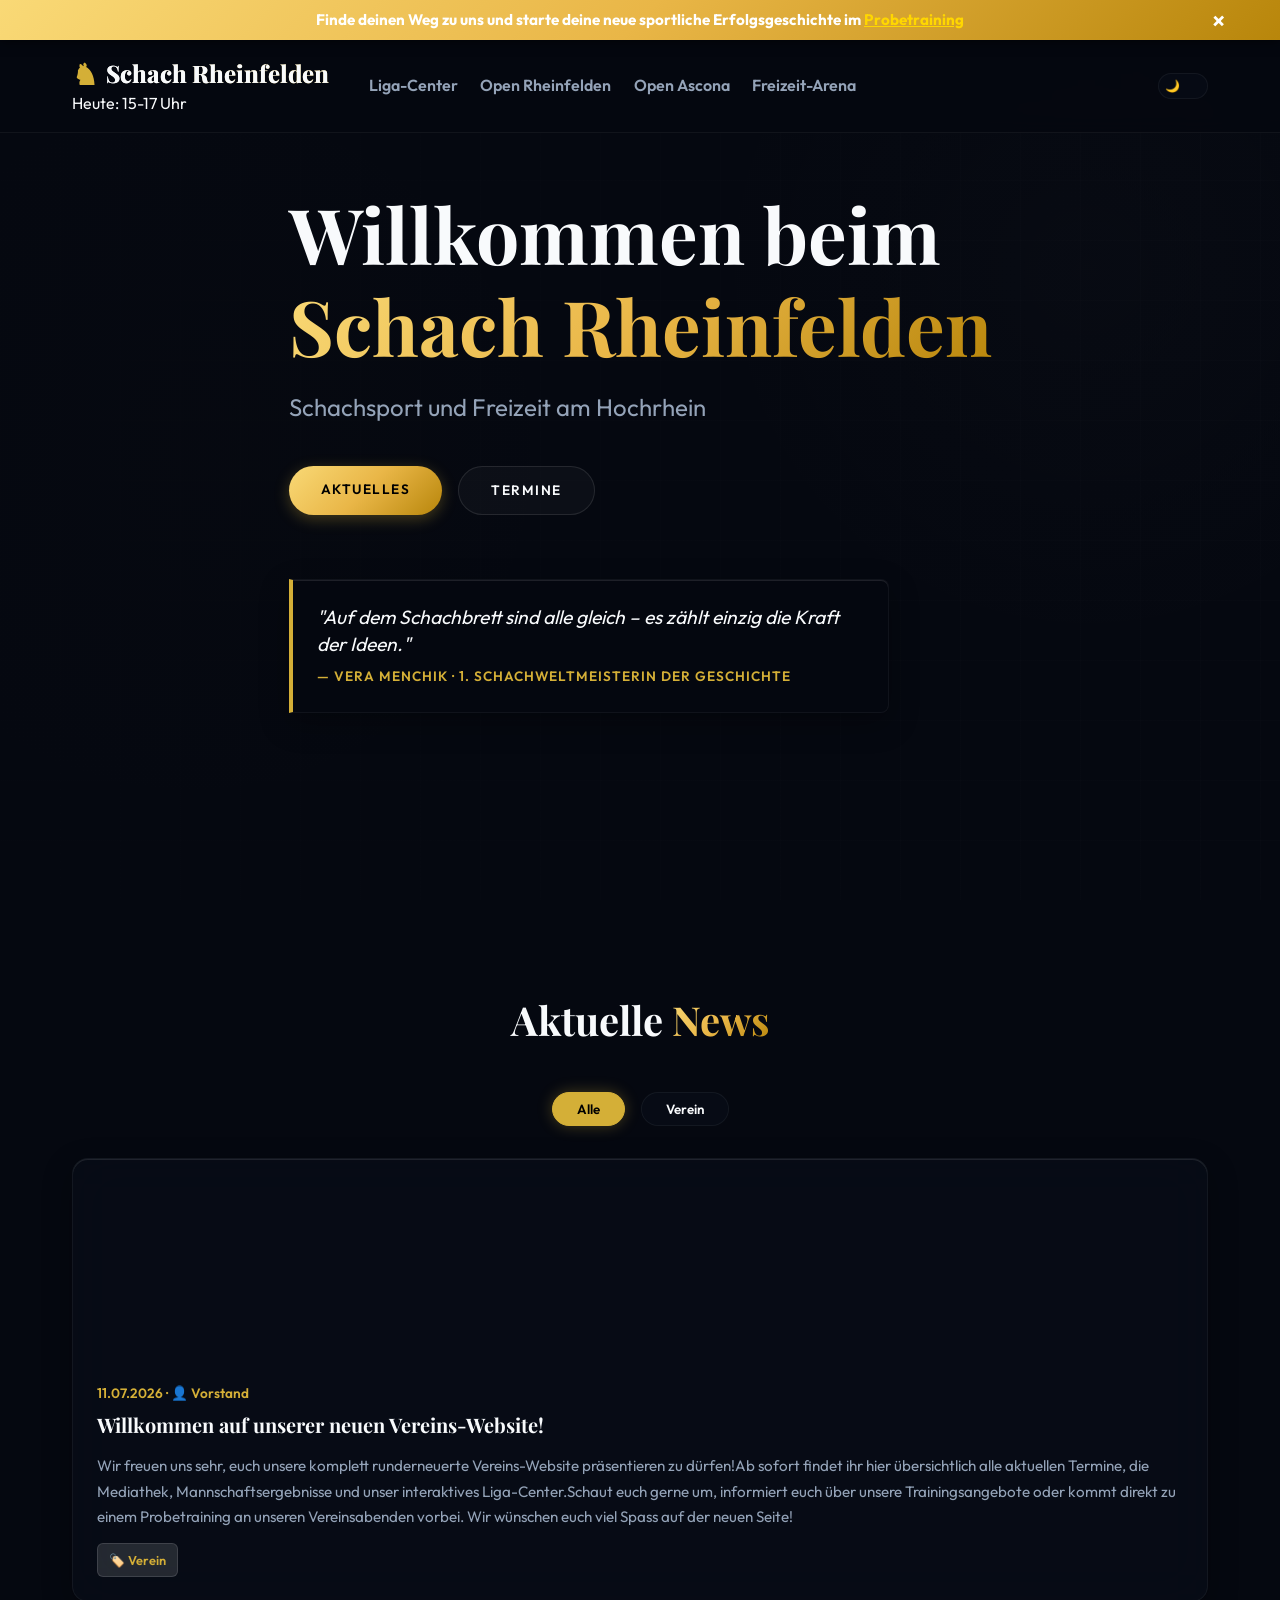
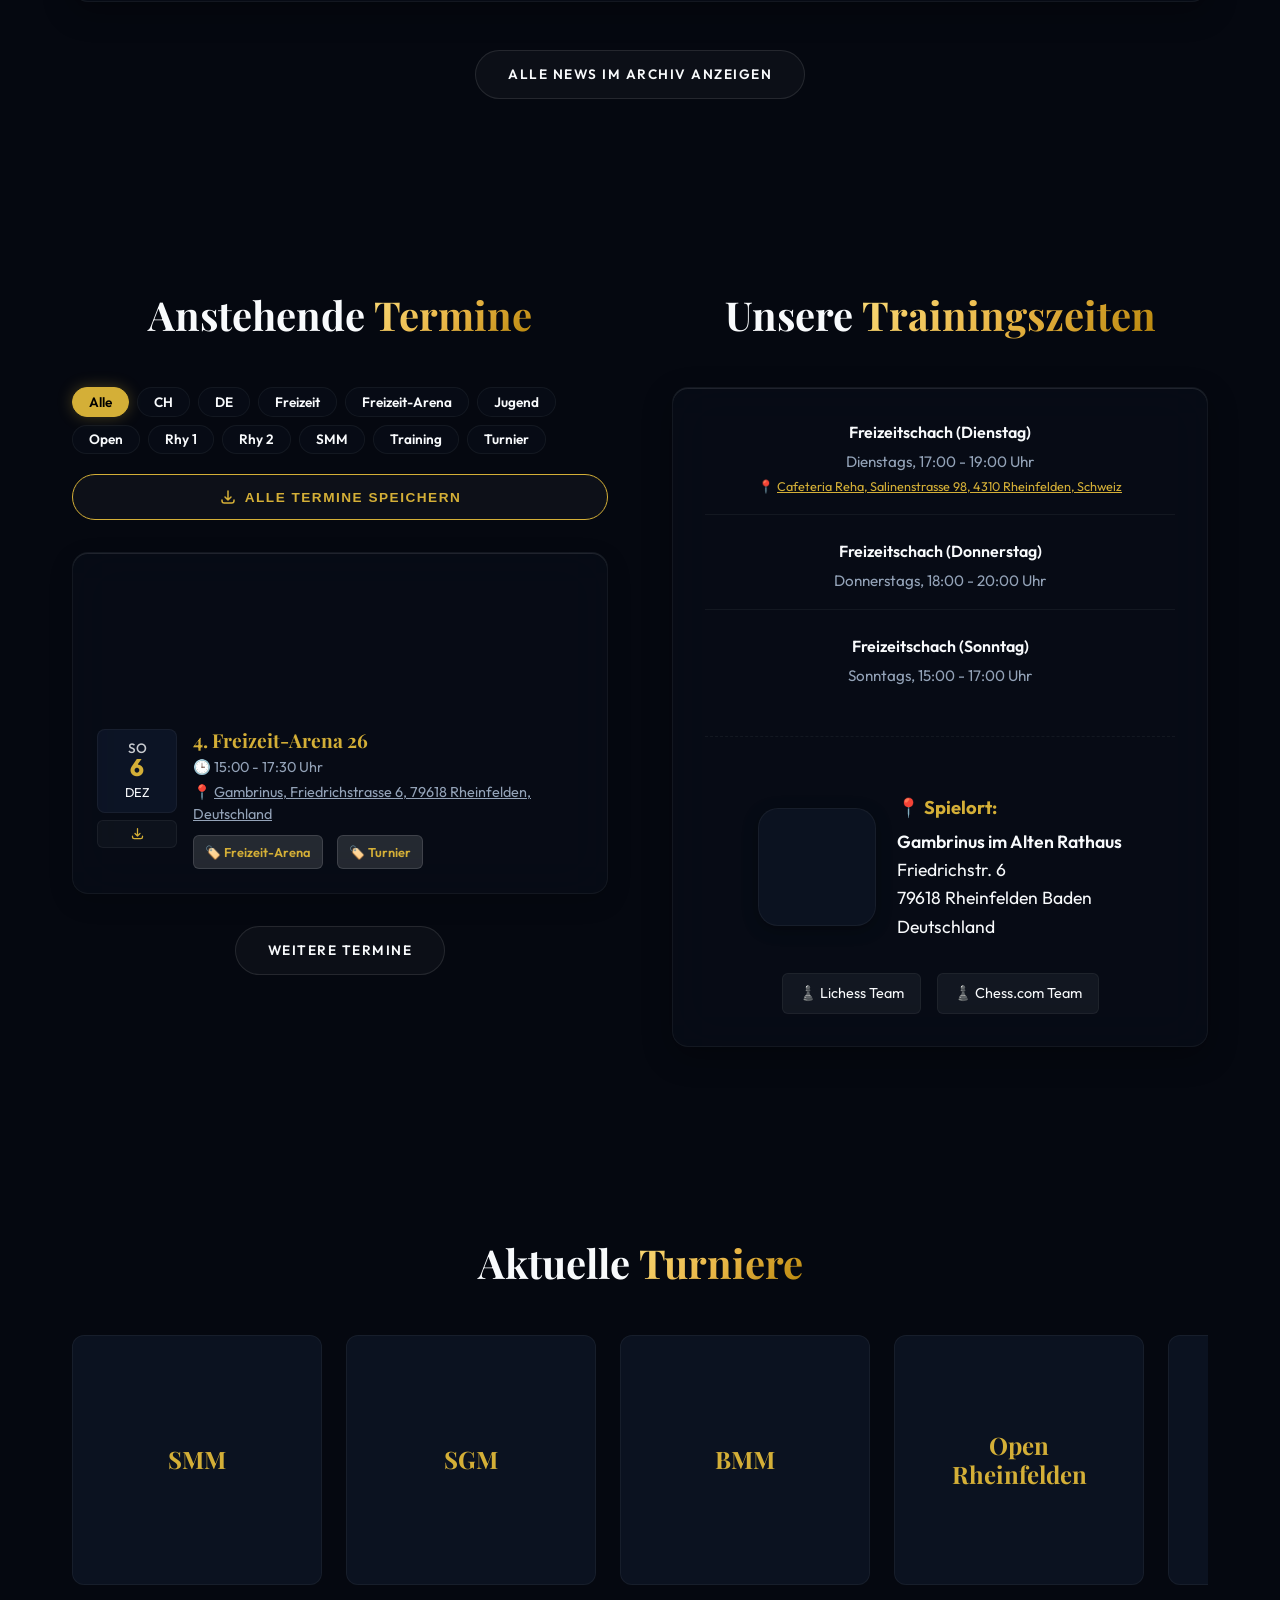
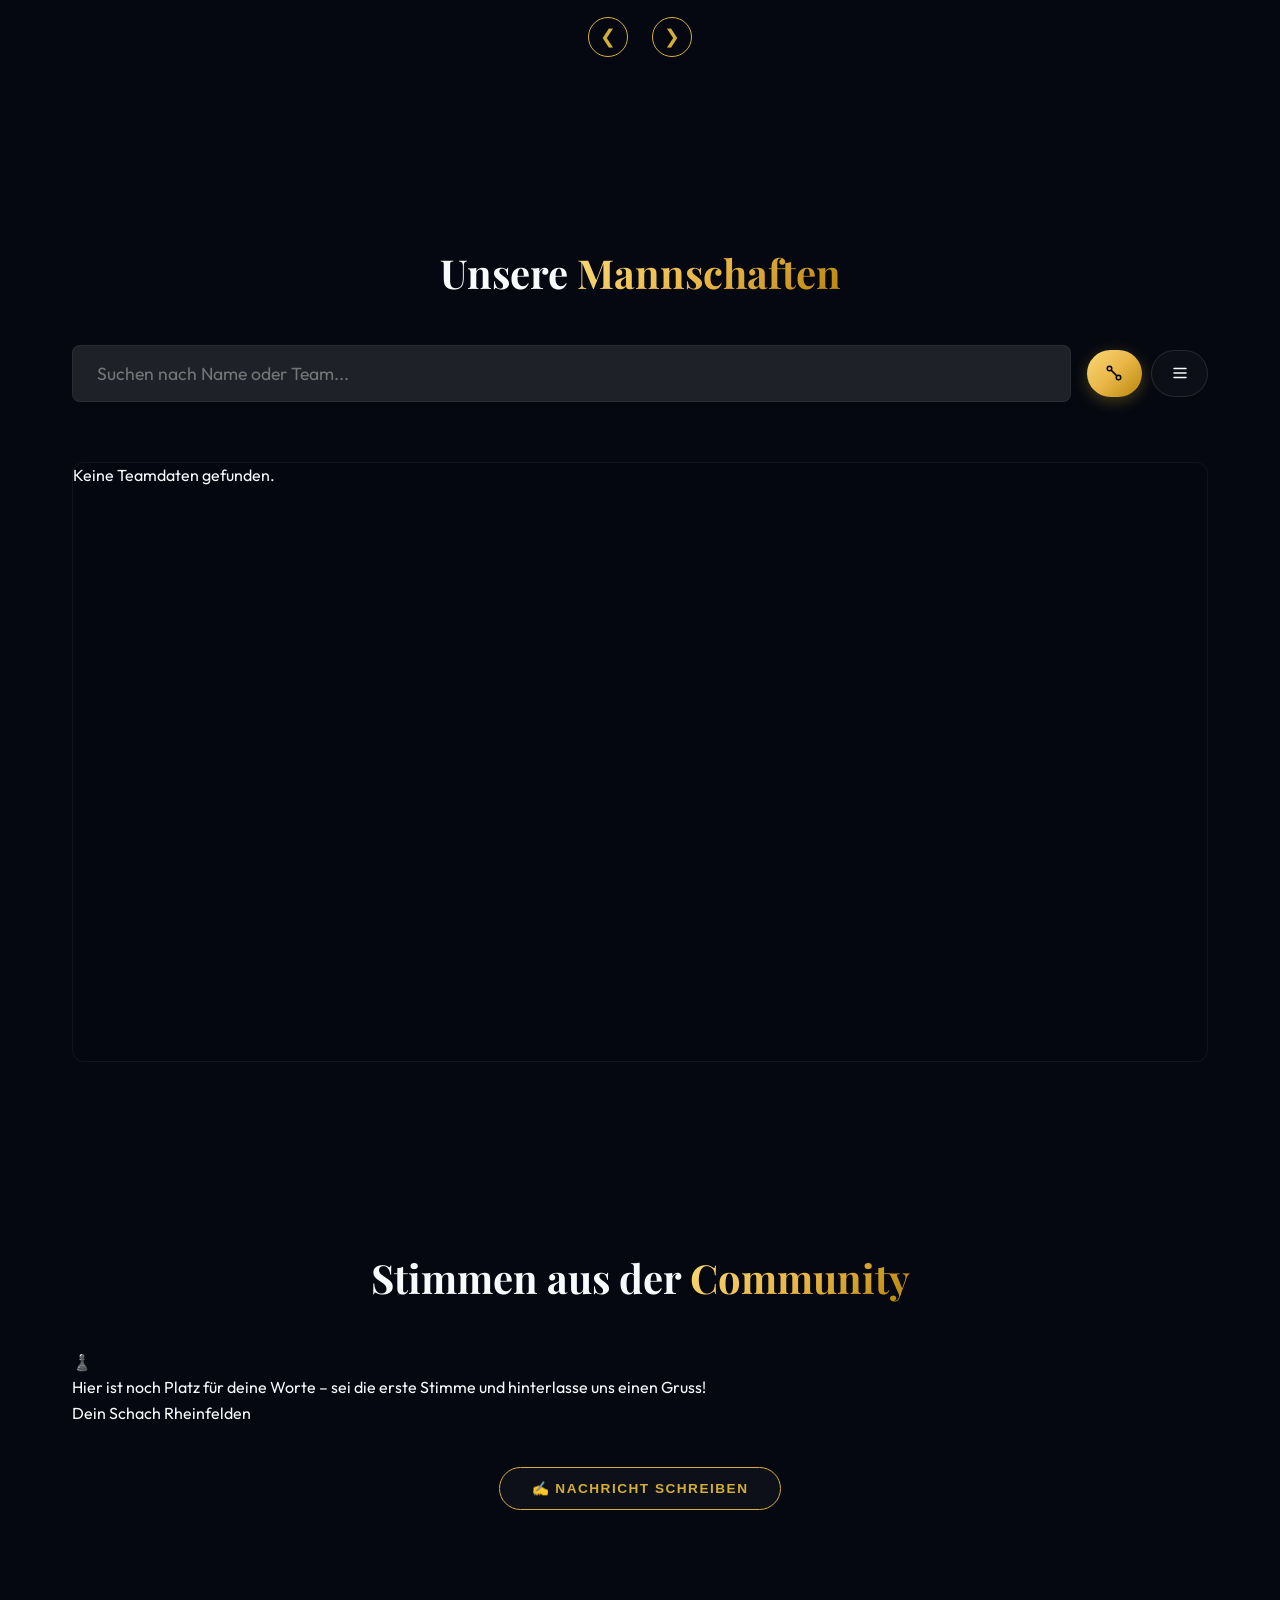
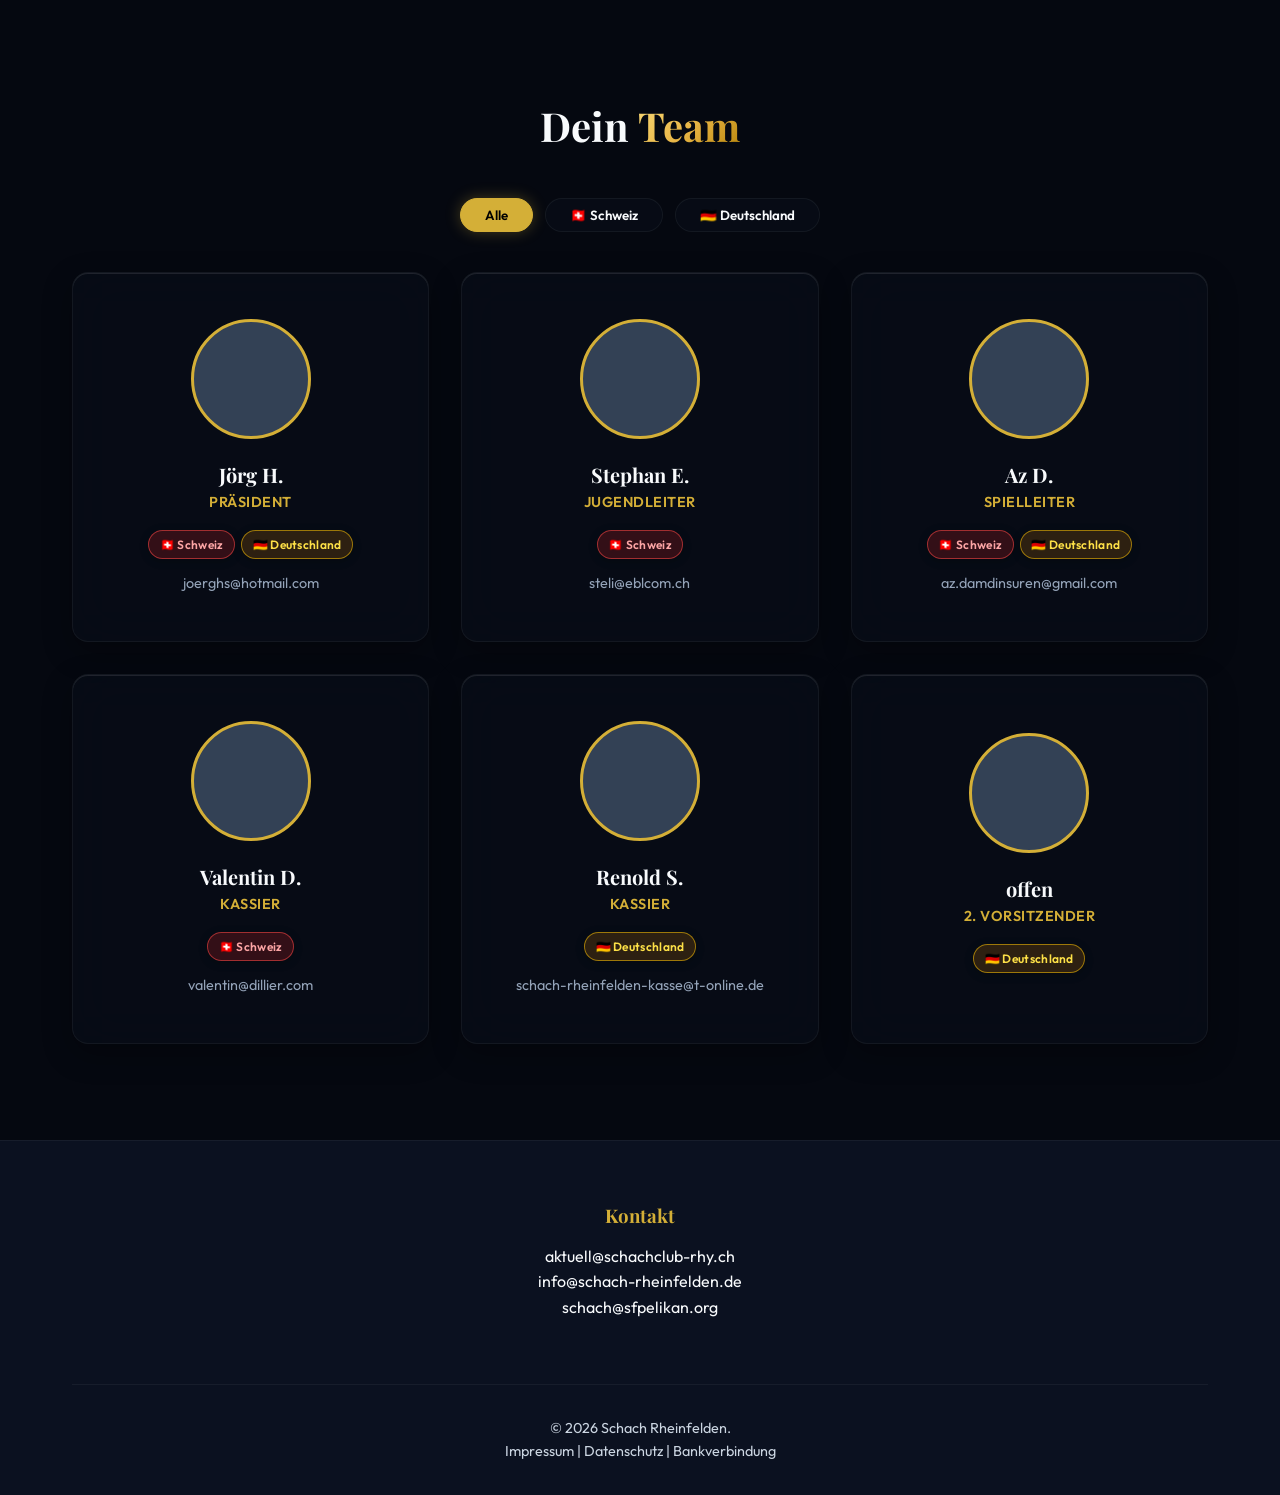
==== commit 02acaeb5: "Auto-Update via Tool" ====
--- a/index.html
+++ b/index.html
@@ -43,14 +43,7 @@
                 <div id="nav-today-badge" class="nav-today-badge hidden"></div>
             </div>
             <ul class="nav-links" id="nav-links">
-                <li><a href="#news">News</a></li>
-                <li><a href="#teams">Mannschaften</a></li>
-                <li><a href="#tournaments">Turniere</a></li>
-                <li><a href="#events">Termine</a></li>
-                <li><a href="#training">Trainingszeiten</a></li>
-                <li><a href="#guestbook">Stimmen</a></li>
-                <li><a href="#members">Vorstand</a></li>
-                <li><a href="mediathek.html">Mediathek</a></li>
+                <!-- Menü wird dynamisch von shared.js (initDynamicMenu) generiert -->
             </ul>
             <div class="nav-controls">
                 <label class="theme-switch" title="Theme wechseln">
@@ -110,66 +103,7 @@
             </div>
         </section>
 
-        <!-- Teams Section (Floating Field) -->
-        <section id="teams" class="section glass-section">
-            <div class="container">
-                <h2 class="section-title">Unsere <span class="accent">Mannschaften</span></h2>
-                <div class="teams-toolbar" style="display: flex; flex-wrap: wrap; justify-content: space-between; align-items: center; gap: 1rem; margin-bottom: 1.5rem;">
-                    <div style="flex: 1; min-width: 280px; display: flex; gap: 1rem; flex-wrap: wrap; align-items: center;">
-                        <input type="text" id="teams-search-input" class="search-bar" placeholder="Suchen nach Name oder Team..." style="margin-bottom: 0; flex: 1; min-width: 220px;">
-                        <div id="teams-sort-container" style="display: none; align-items: center; gap: 0.6rem;">
-                            <label for="teams-list-sort" style="font-size: 0.9rem; color: var(--text-secondary); white-space: nowrap; font-weight: 500;">Sortieren:</label>
-                            <select id="teams-list-sort" class="search-bar" style="margin-bottom: 0; width: auto; padding: 0.6rem 2.4rem 0.6rem 0.9rem; font-size: 0.9rem; cursor: pointer;">
-                                <option value="name_asc">Alphabetisch (A - Z)</option>
-                                <option value="name_desc">Alphabetisch (Z - A)</option>
-                            </select>
-                        </div>
-                    </div>
-                    <div class="teams-view-toggle" style="display: flex; gap: 0.6rem;">
-                        <button id="view-floating-btn" class="btn btn-primary" title="Schwebende Ansicht" style="padding: 0.85rem 1.15rem; display: flex; align-items: center; justify-content: center;">
-                            <svg width="18" height="18" fill="none" stroke="currentColor" stroke-width="2" viewBox="0 0 24 24"><circle cx="6" cy="6" r="3"/><circle cx="18" cy="18" r="3"/><path d="M8.5 8.5l7 7"/></svg>
-                        </button>
-                        <button id="view-list-btn" class="btn btn-secondary" title="Listenansicht" style="padding: 0.85rem 1.15rem; display: flex; align-items: center; justify-content: center;">
-                            <svg width="18" height="18" fill="none" stroke="currentColor" stroke-width="2" viewBox="0 0 24 24"><path stroke-linecap="round" stroke-linejoin="round" d="M4 6h16M4 12h16M4 18h16"/></svg>
-                        </button>
-                    </div>
-                </div>
-                <div id="teams-rating-filters" style="margin-bottom: 1.75rem;"></div>
-                <div id="teams-legend" style="display: flex; justify-content: center; gap: 1rem; flex-wrap: wrap; margin-bottom: 2rem;">
-                    <!-- Legend toggles injected via JS -->
-                </div>
-                <div id="floating-field" style="position: relative; width: 100%; height: 600px; overflow: hidden; border-radius: 12px; background: rgba(0,0,0,0.05); border: 1px solid var(--glass-border); touch-action: none; user-select: none;">
-                    <canvas id="tether-canvas" style="position: absolute; top: 0; left: 0; width: 100%; height: 100%; pointer-events: none; z-index: 1;"></canvas>
-                    <div id="physics-world" style="position: absolute; top: 0; left: 0; width: 100%; height: 100%; transform-origin: top left; z-index: 2;">
-                        <!-- Players injected here -->
-                    </div>
-                    <div class="loading" style="position: absolute; top: 50%; left: 50%; transform: translate(-50%, -50%); z-index: 2;">Lade Spieler...</div>
-                    <div id="zoom-controls" class="zoom-controls">
-                        <button id="zoom-in-btn" class="zoom-btn" title="Hineinzoomen">+</button>
-                        <button id="zoom-out-btn" class="zoom-btn" title="Herauszoomen">−</button>
-                    </div>
-                </div>
-                <div id="teams-list-view" style="display: none;"></div>
-            </div>
-        </section>
-
-        <!-- Tournaments Section -->
-        <section id="tournaments" class="section glass-section">
-            <div class="container">
-                <h2 class="section-title">Aktuelle <span class="accent">Turniere</span></h2>
-                <div class="carousel-wrapper">
-                    <div id="tournaments-container" class="horizontal-scroll-container">
-                        <!-- Tournaments will be injected here -->
-                    </div>
-                    <div class="carousel-controls">
-                        <button class="carousel-btn prev-btn" aria-label="Zurück">&#10094;</button>
-                        <button class="carousel-btn next-btn" aria-label="Vor">&#10095;</button>
-                    </div>
-                </div>
-            </div>
-        </section>
-
-        <!-- Events & Training Split Section -->
+        <!-- Events & Training Split Section (Aktuelles) -->
         <section class="section glass-section">
             <div class="container split-container">
                 <!-- Termine -->
@@ -209,6 +143,66 @@
             </div>
         </section>
 
+
+        <!-- Tournaments Section -->
+        <section id="tournaments" class="section glass-section">
+            <div class="container">
+                <h2 class="section-title">Aktuelle <span class="accent">Turniere</span></h2>
+                <div class="carousel-wrapper">
+                    <div id="tournaments-container" class="horizontal-scroll-container">
+                        <!-- Tournaments will be injected here -->
+                    </div>
+                    <div class="carousel-controls">
+                        <button class="carousel-btn prev-btn" aria-label="Zurück">&#10094;</button>
+                        <button class="carousel-btn next-btn" aria-label="Vor">&#10095;</button>
+                    </div>
+                </div>
+            </div>
+        </section>
+
+        <!-- Teams Section (Floating Field) (Verein) -->
+        <section id="teams" class="section glass-section">
+            <div class="container">
+                <h2 class="section-title">Unsere <span class="accent">Mannschaften</span></h2>
+                <div class="teams-toolbar" style="display: flex; flex-wrap: wrap; justify-content: space-between; align-items: center; gap: 1rem; margin-bottom: 1.5rem;">
+                    <div style="flex: 1; min-width: 280px; display: flex; gap: 1rem; flex-wrap: wrap; align-items: center;">
+                        <input type="text" id="teams-search-input" class="search-bar" placeholder="Suchen nach Name oder Team..." style="margin-bottom: 0; flex: 1; min-width: 220px;">
+                        <div id="teams-sort-container" style="display: none; align-items: center; gap: 0.6rem;">
+                            <label for="teams-list-sort" style="font-size: 0.9rem; color: var(--text-secondary); white-space: nowrap; font-weight: 500;">Sortieren:</label>
+                            <select id="teams-list-sort" class="search-bar" style="margin-bottom: 0; width: auto; padding: 0.6rem 2.4rem 0.6rem 0.9rem; font-size: 0.9rem; cursor: pointer;">
+                                <option value="name_asc">Alphabetisch (A - Z)</option>
+                                <option value="name_desc">Alphabetisch (Z - A)</option>
+                            </select>
+                        </div>
+                    </div>
+                    <div class="teams-view-toggle" style="display: flex; gap: 0.6rem;">
+                        <button id="view-floating-btn" class="btn btn-primary" title="Schwebende Ansicht" style="padding: 0.85rem 1.15rem; display: flex; align-items: center; justify-content: center;">
+                            <svg width="18" height="18" fill="none" stroke="currentColor" stroke-width="2" viewBox="0 0 24 24"><circle cx="6" cy="6" r="3"/><circle cx="18" cy="18" r="3"/><path d="M8.5 8.5l7 7"/></svg>
+                        </button>
+                        <button id="view-list-btn" class="btn btn-secondary" title="Listenansicht" style="padding: 0.85rem 1.15rem; display: flex; align-items: center; justify-content: center;">
+                            <svg width="18" height="18" fill="none" stroke="currentColor" stroke-width="2" viewBox="0 0 24 24"><path stroke-linecap="round" stroke-linejoin="round" d="M4 6h16M4 12h16M4 18h16"/></svg>
+                        </button>
+                    </div>
+                </div>
+                <div id="teams-rating-filters" style="margin-bottom: 1.75rem;"></div>
+                <div id="teams-legend" style="display: flex; justify-content: center; gap: 1rem; flex-wrap: wrap; margin-bottom: 2rem;">
+                    <!-- Legend toggles injected via JS -->
+                </div>
+                <div id="floating-field" style="position: relative; width: 100%; height: 600px; overflow: hidden; border-radius: 12px; background: rgba(0,0,0,0.05); border: 1px solid var(--glass-border); touch-action: none; user-select: none;">
+                    <canvas id="tether-canvas" style="position: absolute; top: 0; left: 0; width: 100%; height: 100%; pointer-events: none; z-index: 1;"></canvas>
+                    <div id="physics-world" style="position: absolute; top: 0; left: 0; width: 100%; height: 100%; transform-origin: top left; z-index: 2;">
+                        <!-- Players injected here -->
+                    </div>
+                    <div class="loading" style="position: absolute; top: 50%; left: 50%; transform: translate(-50%, -50%); z-index: 2;">Lade Spieler...</div>
+                    <div id="zoom-controls" class="zoom-controls">
+                        <button id="zoom-in-btn" class="zoom-btn" title="Hineinzoomen">+</button>
+                        <button id="zoom-out-btn" class="zoom-btn" title="Herauszoomen">−</button>
+                    </div>
+                </div>
+                <div id="teams-list-view" style="display: none;"></div>
+            </div>
+        </section>
+
         <!-- Stimmen-Section (Testimonial-Carousel, gespeist aus data/guestbook.csv / Google-Sheet-Blatt "guestbook") -->
         <section id="guestbook" class="section glass-section">
             <div class="container">
@@ -236,7 +230,7 @@
             </div>
         </section>
 
-        <!-- Members Section -->
+        <!-- Members Section (Verein) -->
         <section id="members" class="section glass-section">
             <div class="container">
                 <h2 class="section-title">Dein <span class="accent">Team</span></h2>
@@ -247,6 +241,7 @@
                 </div>
             </div>
         </section>
+
         </div>
     </main>
 
@@ -348,7 +343,7 @@
     </div>
 
     <!-- App Logic -->
-    <script src="js/shared.js?v=34"></script>
+    <script src="js/shared.js?v=36"></script>
     <script src="js/app.js?v=40"></script>
 </body>
 </html>
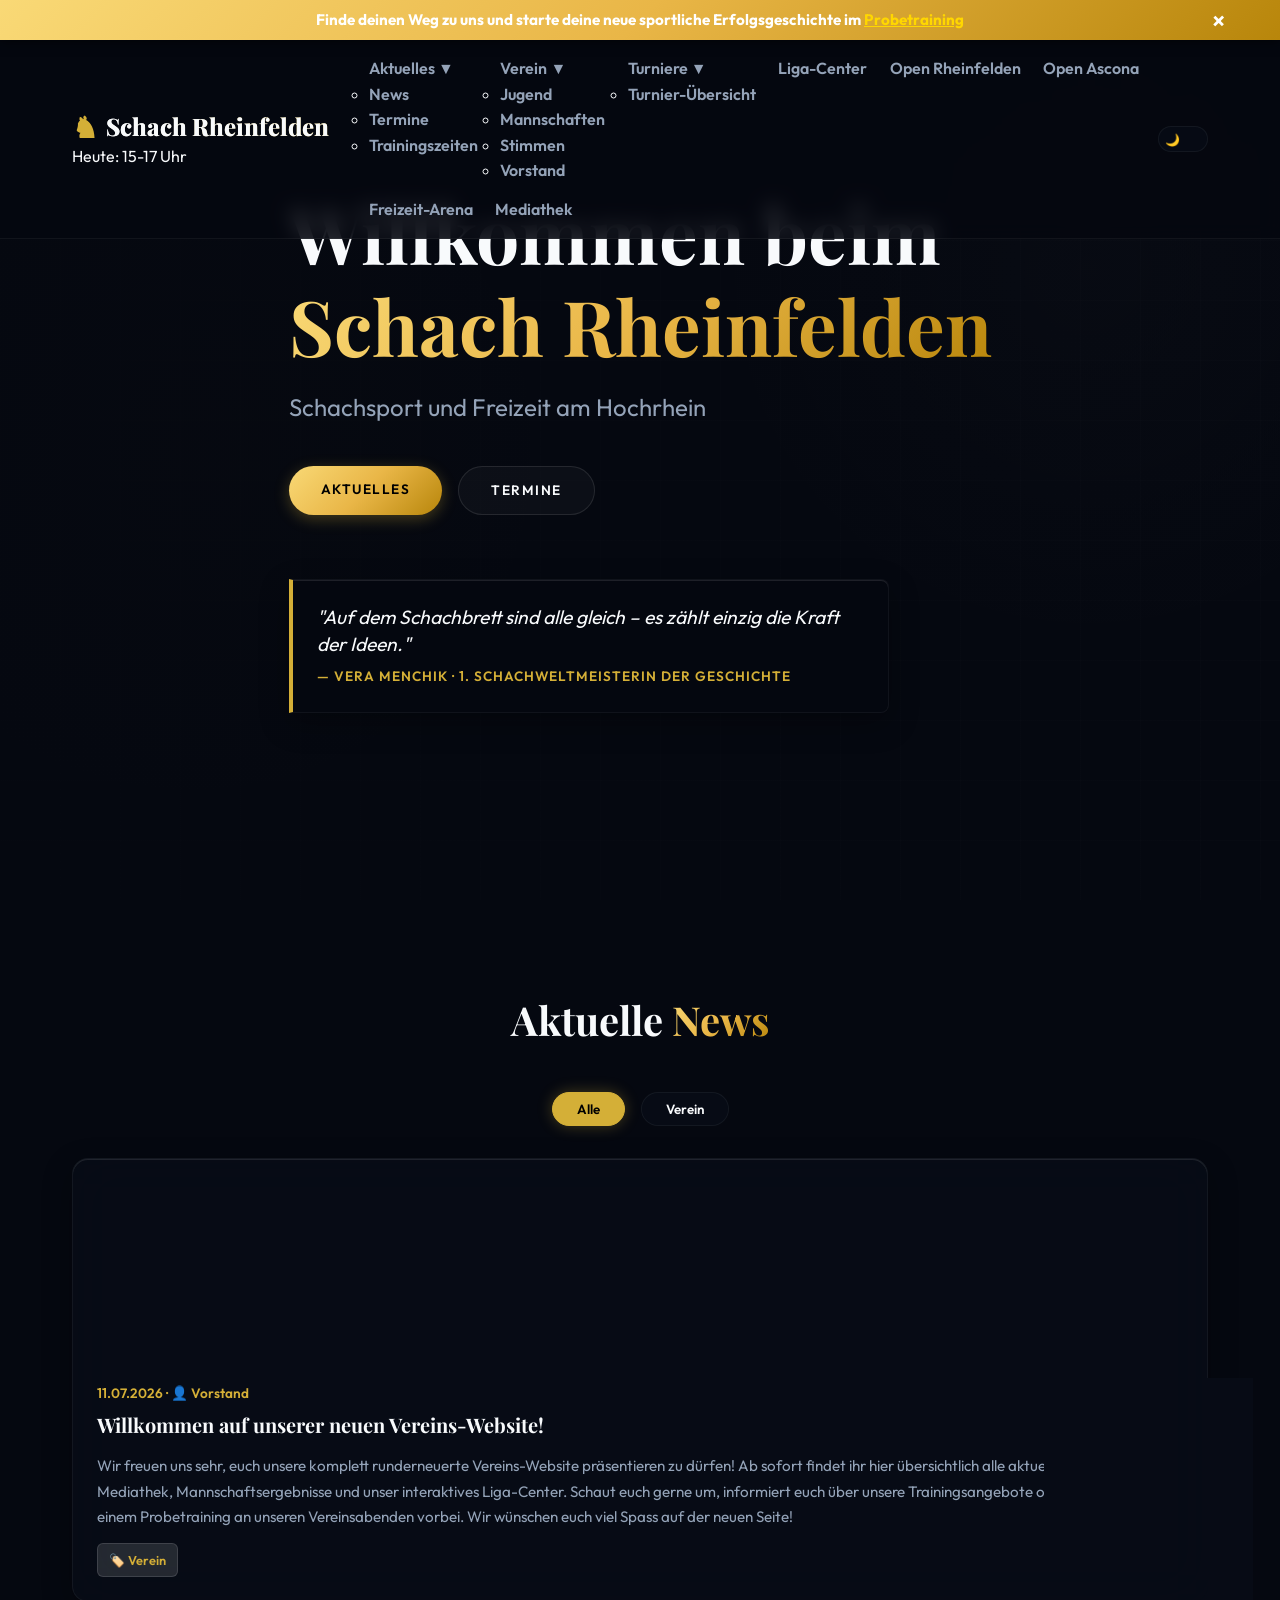
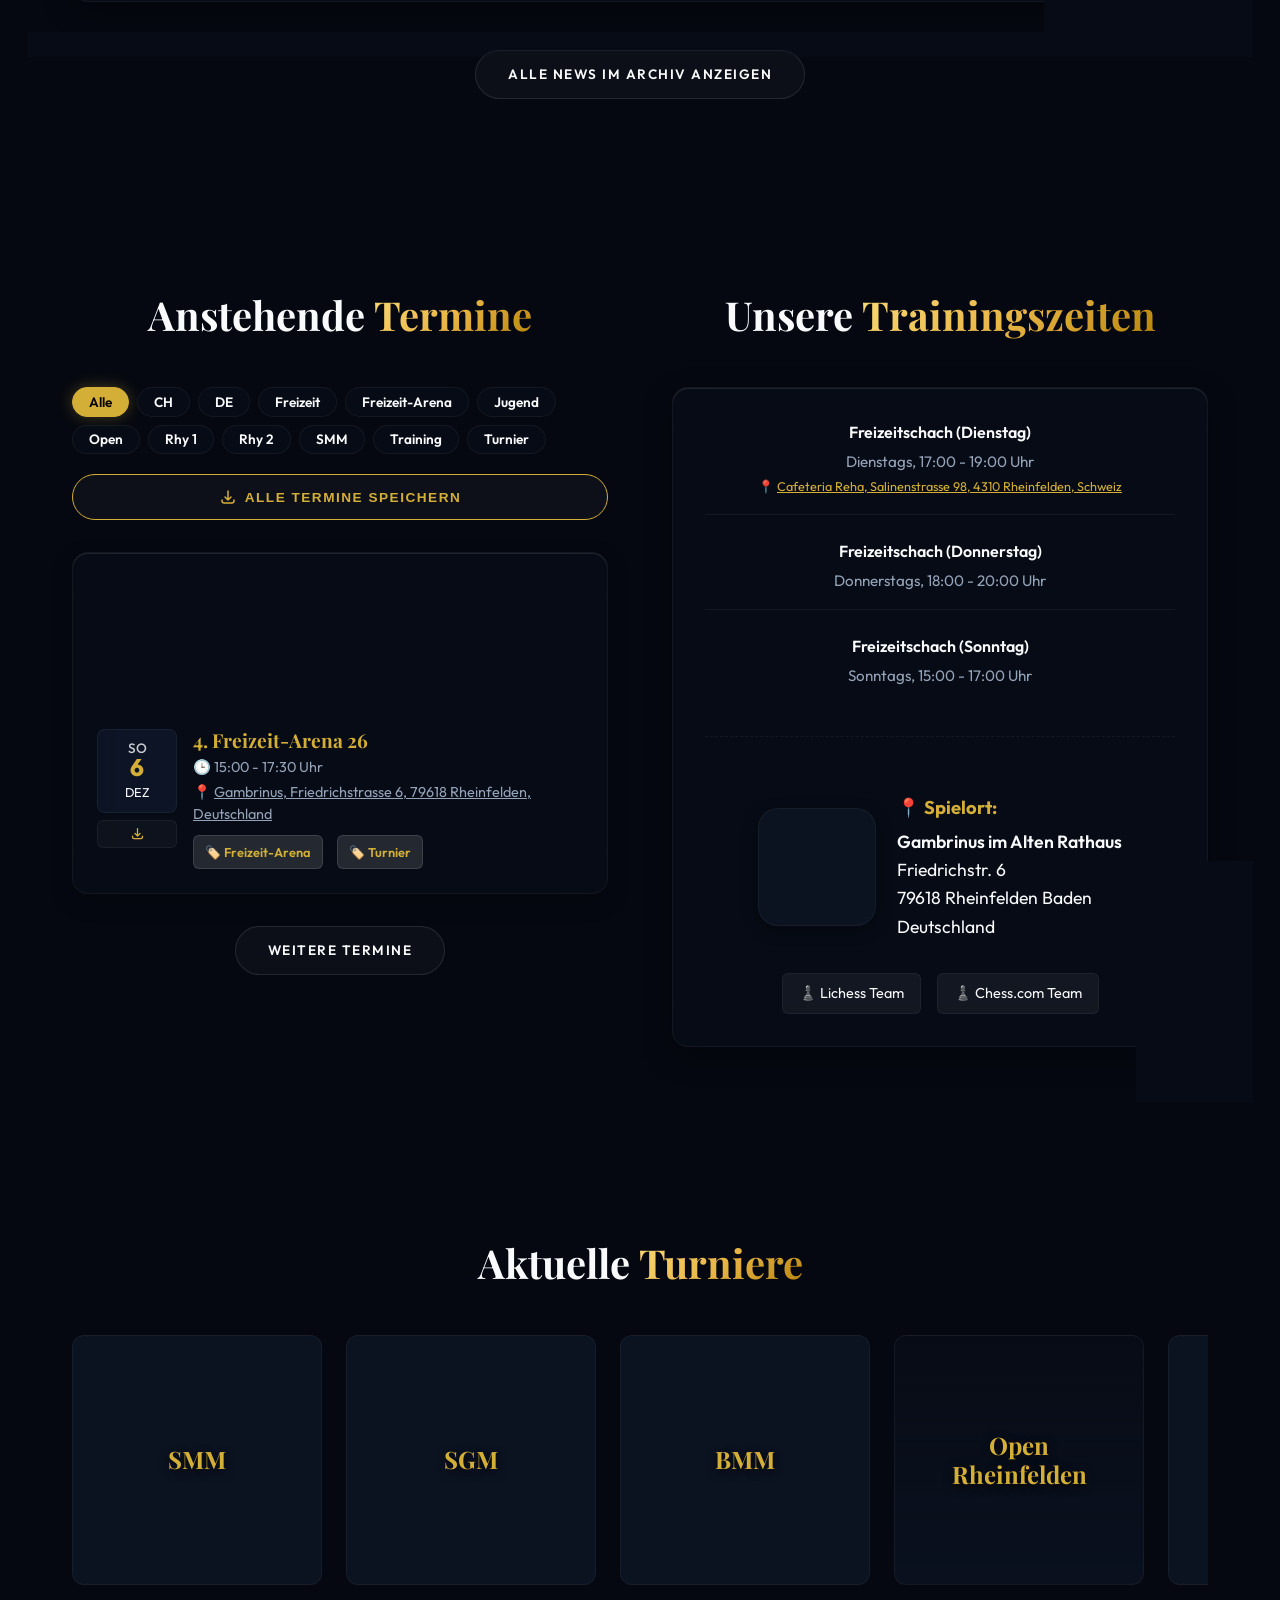
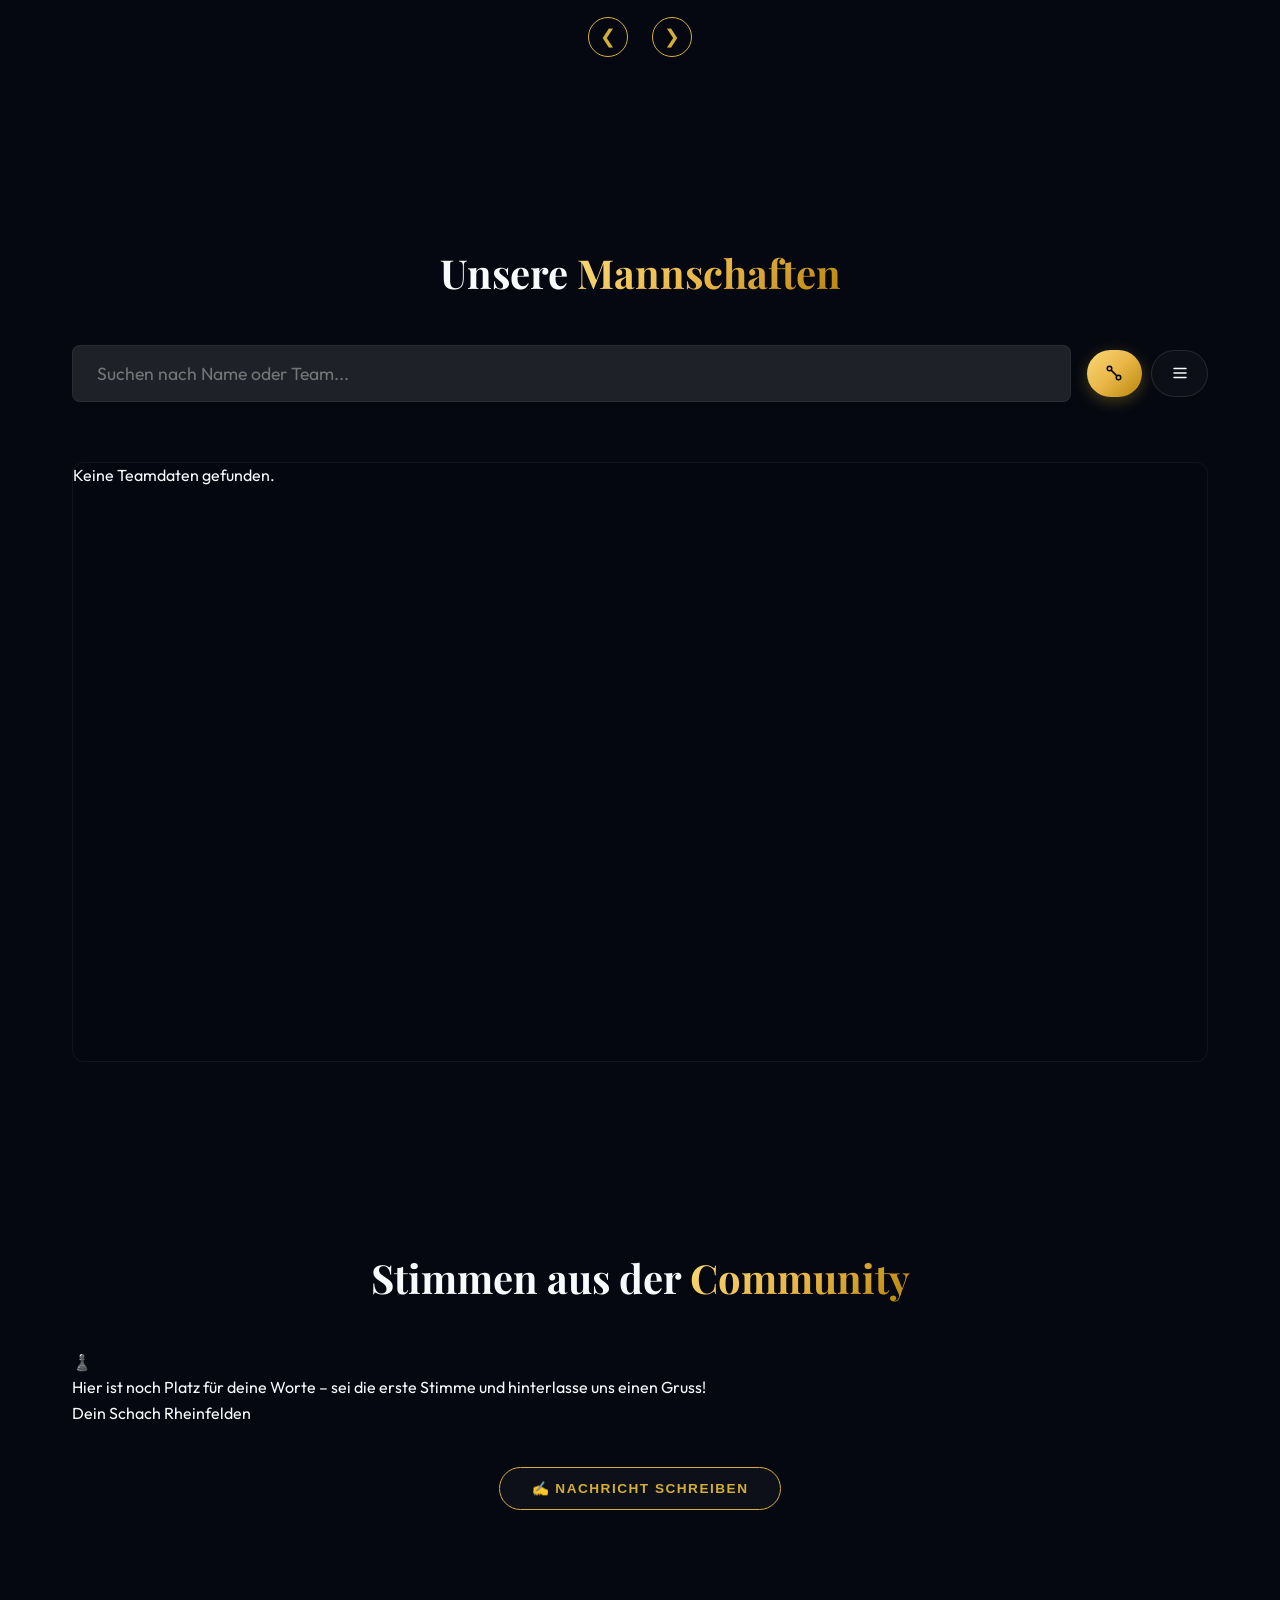
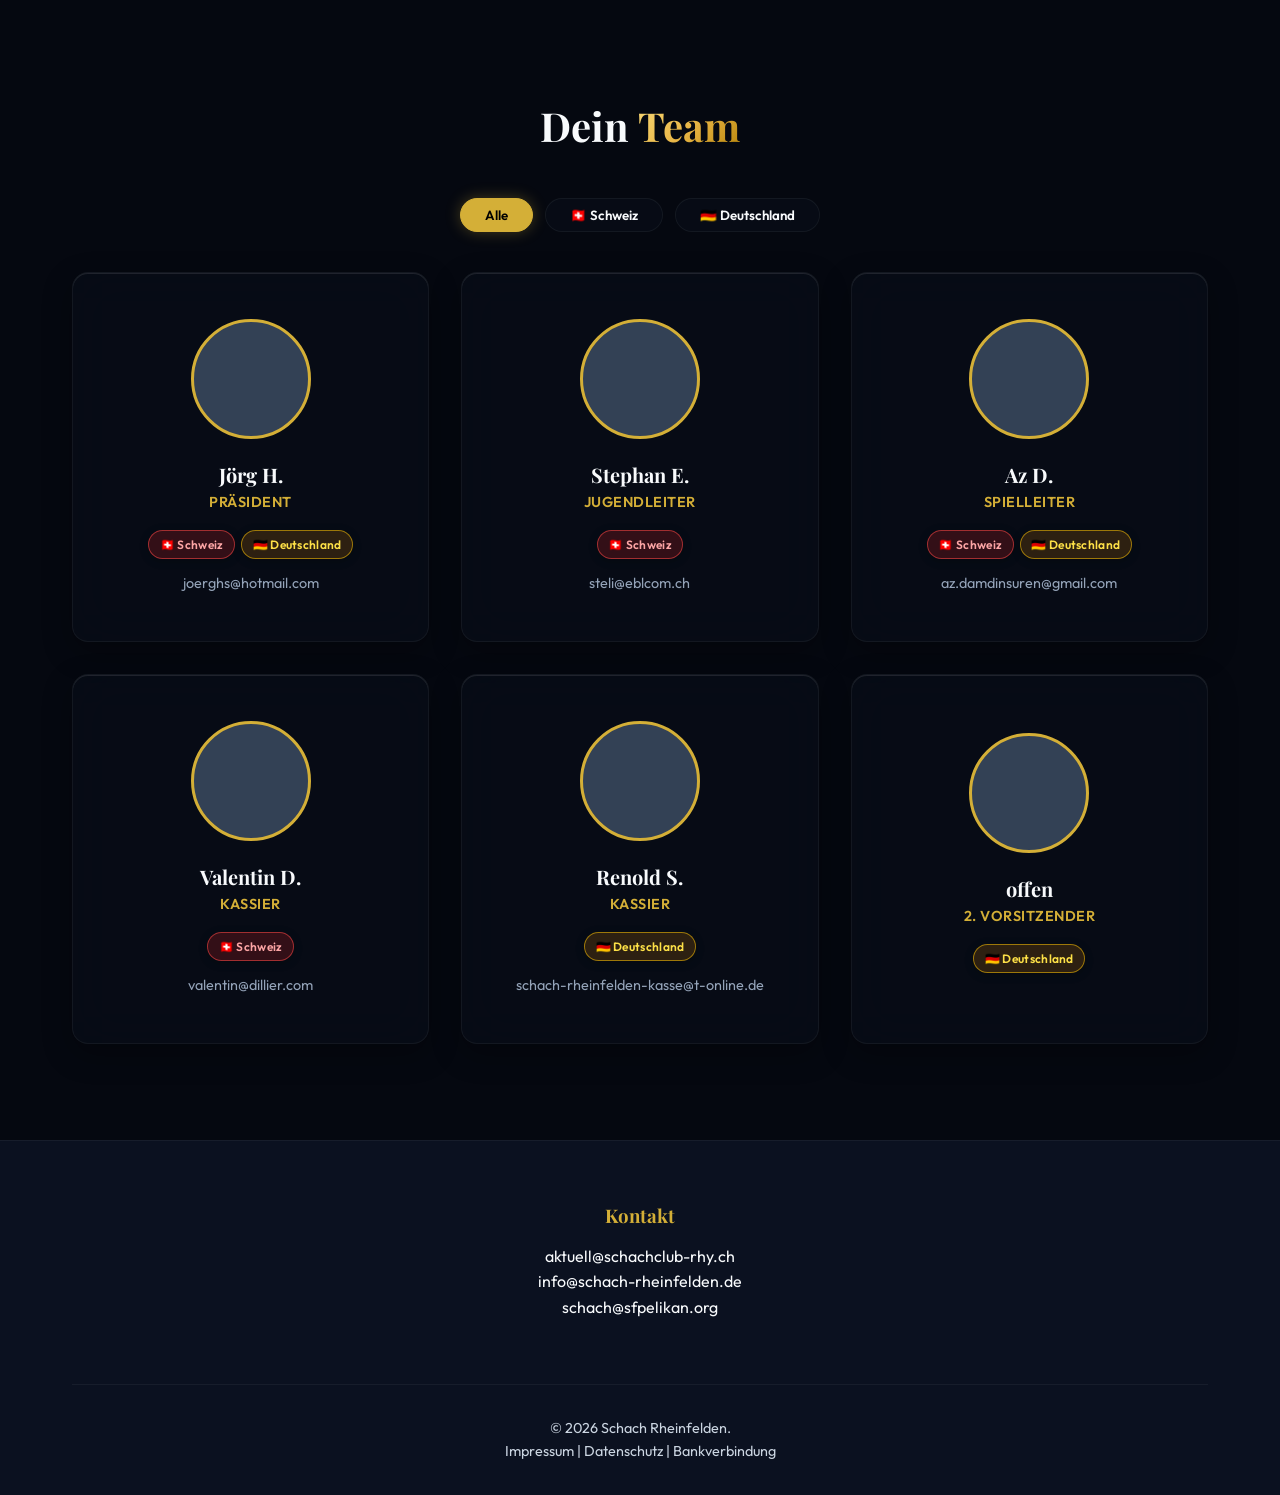
==== commit fb28a29b: "Auto-Update via Tool" ====
--- a/index.html
+++ b/index.html
@@ -132,7 +132,7 @@
                             <!-- Training info injected here -->
                             <div class="loading">Lade Trainingszeiten...</div>
                         </div>
-                        <div id="location-container" class="location-info" style="margin-top: 2rem; font-size: 1.1rem; color: var(--text-primary);">
+                        <div id="location-container" class="location-info" style="font-size: 1.1rem; color: var(--text-primary);">
                             <!-- Location injected here -->
                         </div>
                         <div id="social-links-container" class="social-links" style="margin-top: 2rem; display: flex; gap: 1rem; justify-content: center; flex-wrap: wrap;">
